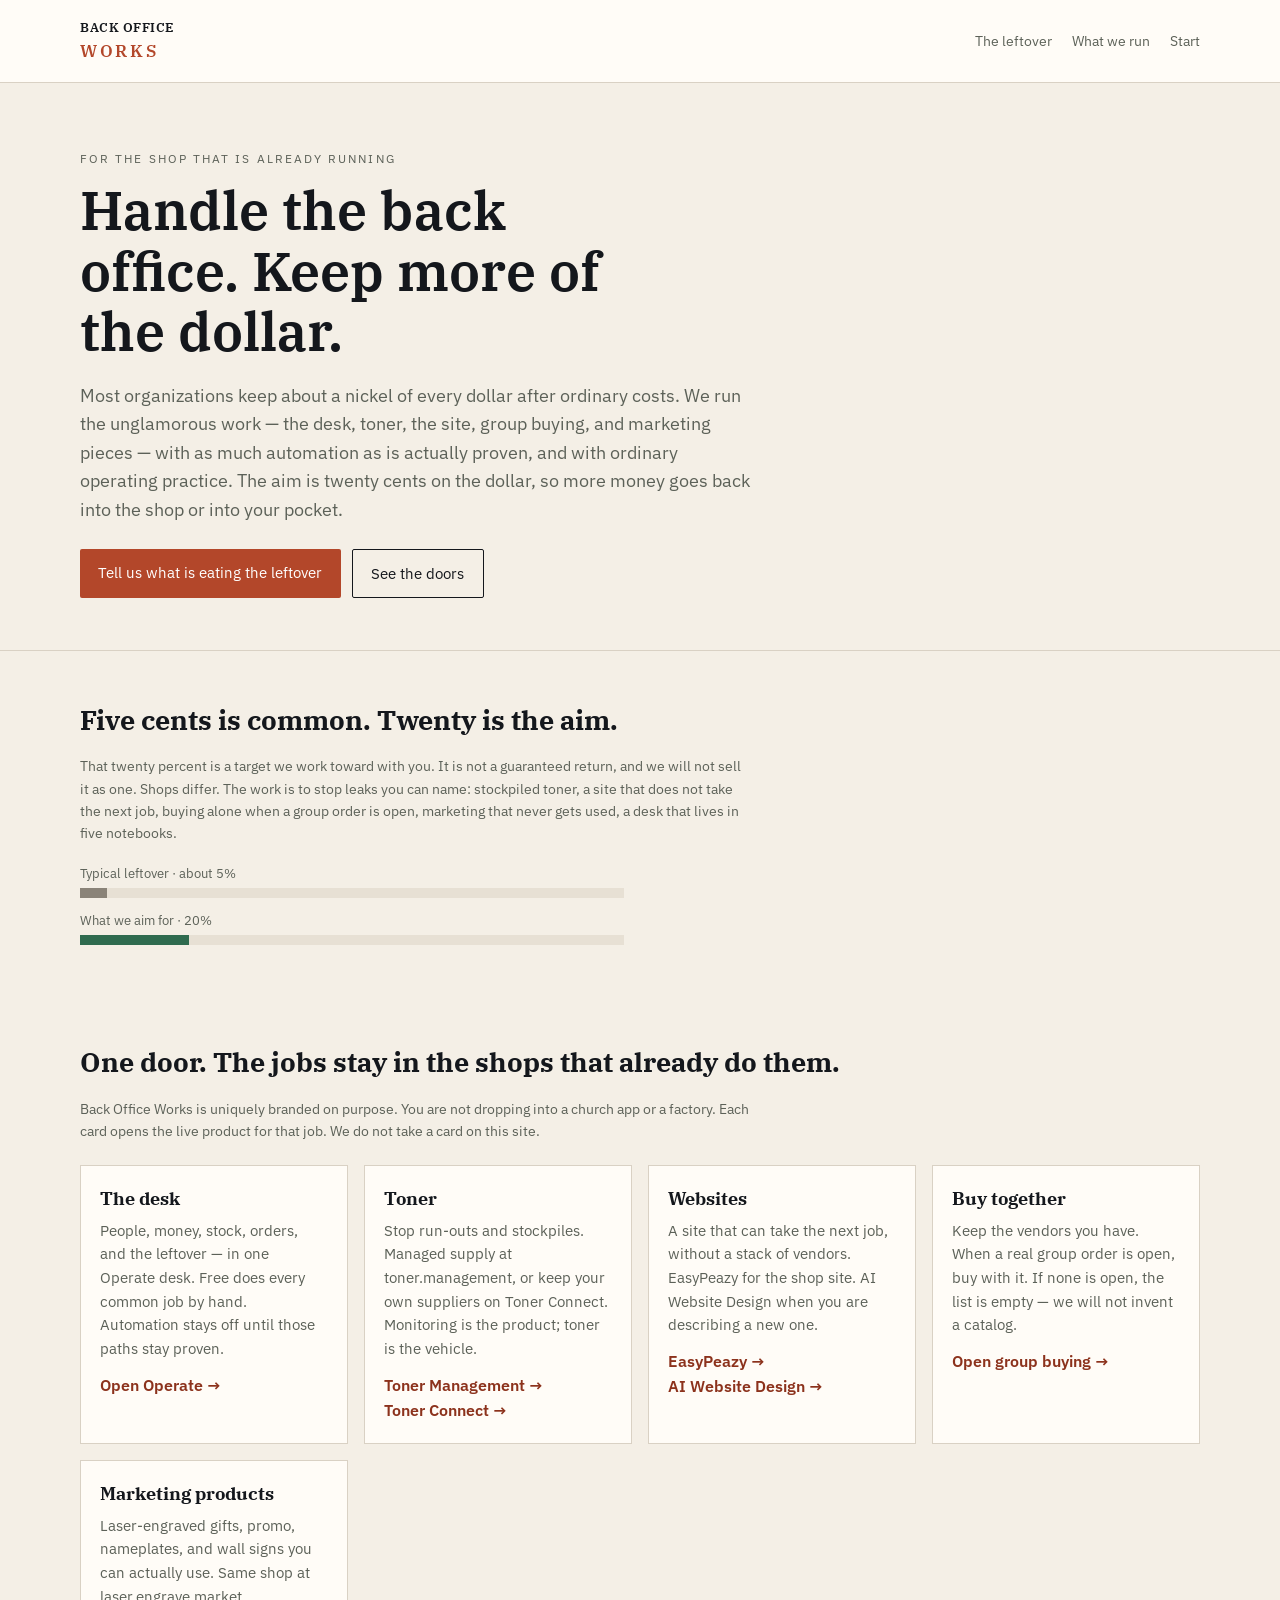
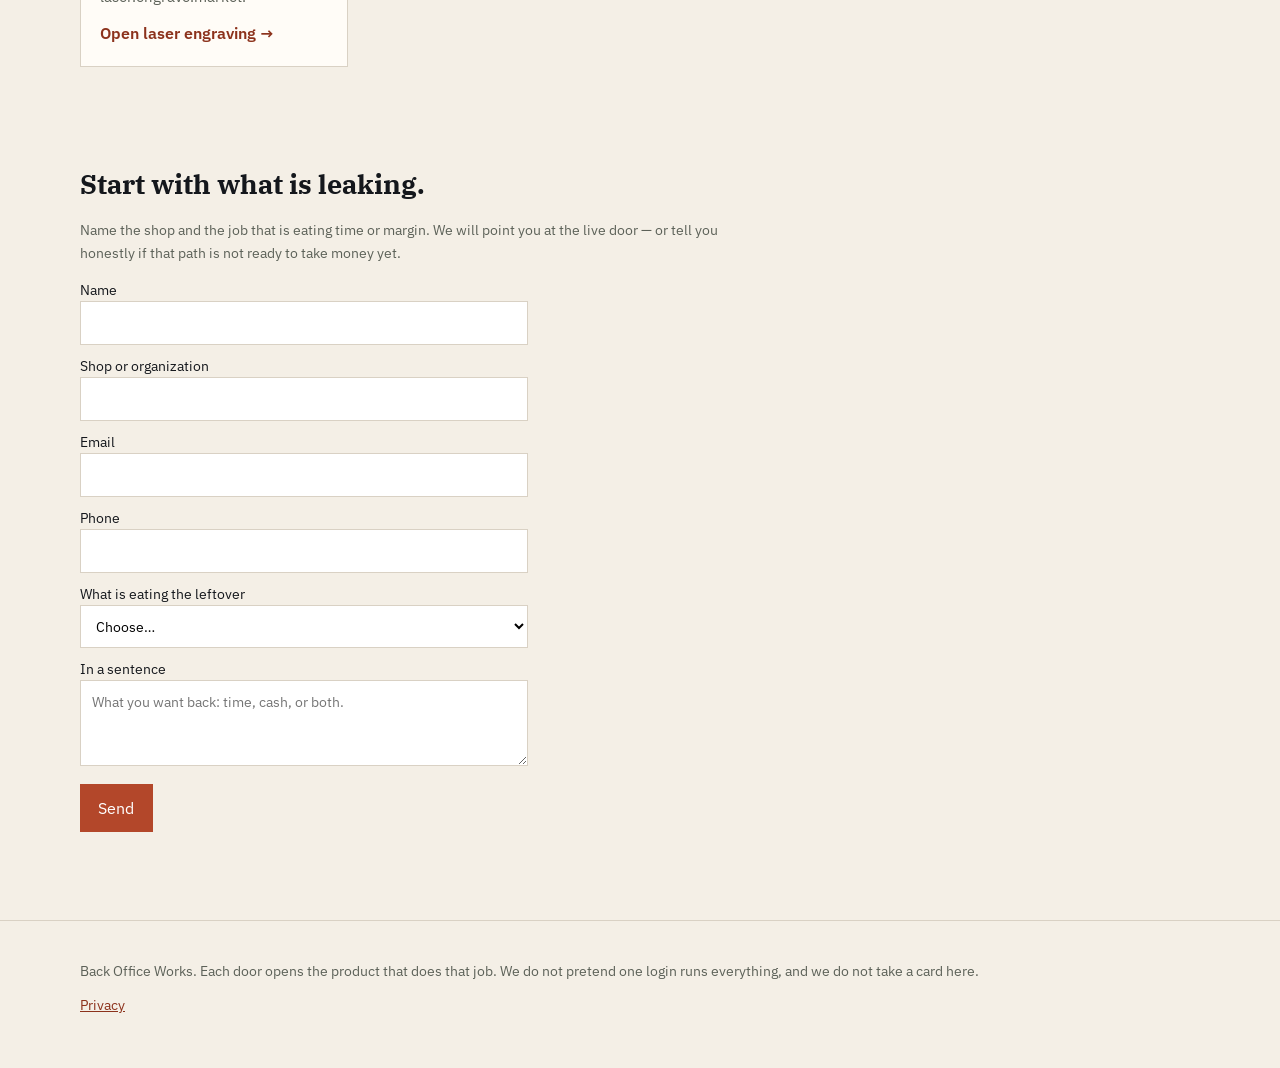
==== index.html @ e1c54376 "Ship Back Office Works as a uniquely branded door to live shops. Replace the WordPress placeholder (" ====
<!DOCTYPE html>
<html lang="en">
<head>
  <meta charset="utf-8" />
  <meta name="viewport" content="width=device-width, initial-scale=1" />
  <title>Back Office Works — keep more of what you earn</title>
  <meta name="description" content="Back office for shops that are already running: the desk, toner, websites, group buying, and engraved marketing. Typical leftover is about 5%. We aim for 20% — an aim, not a promise." />
  <link rel="canonical" href="https://backoffice.works/" />
  <link rel="preconnect" href="https://fonts.googleapis.com" />
  <link rel="preconnect" href="https://fonts.gstatic.com" crossorigin />
  <link href="https://fonts.googleapis.com/css2?family=IBM+Plex+Sans:wght@400;600&family=IBM+Plex+Serif:wght@600&display=swap" rel="stylesheet" />
  <link rel="stylesheet" href="/styles.css" />
</head>
<body>
  <header>
    <div class="bar">
      <a class="mark" href="/">Back Office <span>Works</span></a>
      <nav>
        <a href="#leftover">The leftover</a>
        <a href="#doors">What we run</a>
        <a href="#start">Start</a>
      </nav>
    </div>
  </header>

  <div class="hero">
    <div class="wrap">
      <p class="fine" style="letter-spacing:.18em;text-transform:uppercase;font-size:.72rem;margin:0 0 12px">For the shop that is already running</p>
      <h1>Handle the back office. Keep more of the dollar.</h1>
      <p class="lede">
        Most organizations keep about a nickel of every dollar after ordinary costs.
        We run the unglamorous work — the desk, toner, the site, group buying, and
        marketing pieces — with as much automation as is actually proven, and with
        ordinary operating practice. The aim is twenty cents on the dollar, so more
        money goes back into the shop or into your pocket.
      </p>
      <div class="cta-row">
        <a class="btn rust" href="#start">Tell us what is eating the leftover</a>
        <a class="btn ghost" href="#doors">See the doors</a>
      </div>
    </div>
  </div>

  <section id="leftover">
    <div class="wrap">
      <h2>Five cents is common. Twenty is the aim.</h2>
      <p class="fine">
        That twenty percent is a target we work toward with you. It is not a guaranteed
        return, and we will not sell it as one. Shops differ. The work is to stop leaks
        you can name: stockpiled toner, a site that does not take the next job, buying
        alone when a group order is open, marketing that never gets used, a desk that
        lives in five notebooks.
      </p>
      <div class="bars">
        <div class="bar-row">
          <span>Typical leftover · about 5%</span>
          <div class="track typical"><i></i></div>
        </div>
        <div class="bar-row">
          <span>What we aim for · 20%</span>
          <div class="track aim"><i></i></div>
        </div>
      </div>
    </div>
  </section>

  <section id="doors">
    <div class="wrap">
      <h2>One door. The jobs stay in the shops that already do them.</h2>
      <p class="fine">
        Back Office Works is uniquely branded on purpose. You are not dropping into a
        church app or a factory. Each card opens the live product for that job. We do
        not take a card on this site.
      </p>
      <div class="grid">
        <article class="card">
          <h3>The desk</h3>
          <p>People, money, stock, orders, and the leftover — in one Operate desk. Free does every common job by hand. Automation stays off until those paths stay proven.</p>
          <a class="door" href="https://operate.unitedundergod.org">Open Operate →</a>
        </article>
        <article class="card">
          <h3>Toner</h3>
          <p>Stop run-outs and stockpiles. Managed supply at toner.management, or keep your own suppliers on Toner Connect. Monitoring is the product; toner is the vehicle.</p>
          <a class="door" href="https://toner.management">Toner Management →</a>
          <br />
          <a class="door" href="https://tonerconnect.io">Toner Connect →</a>
        </article>
        <article class="card">
          <h3>Websites</h3>
          <p>A site that can take the next job, without a stack of vendors. EasyPeazy for the shop site. AI Website Design when you are describing a new one.</p>
          <a class="door" href="https://easypeazy.site">EasyPeazy →</a>
          <br />
          <a class="door" href="https://ai-website.design">AI Website Design →</a>
        </article>
        <article class="card">
          <h3>Buy together</h3>
          <p>Keep the vendors you have. When a real group order is open, buy with it. If none is open, the list is empty — we will not invent a catalog.</p>
          <a class="door" href="https://operate.unitedundergod.org/buy">Open group buying →</a>
        </article>
        <article class="card">
          <h3>Marketing products</h3>
          <p>Laser-engraved gifts, promo, nameplates, and wall signs you can actually use. Same shop at laser.engrave.market.</p>
          <a class="door" href="https://laser.engrave.market">Open laser engraving →</a>
        </article>
      </div>
    </div>
  </section>

  <section id="start">
    <div class="wrap">
      <h2>Start with what is leaking.</h2>
      <p class="fine">
        Name the shop and the job that is eating time or margin. We will point you at
        the live door — or tell you honestly if that path is not ready to take money yet.
      </p>
      <form id="start-form">
        <label>Name <input name="name" required autocomplete="name" /></label>
        <label>Shop or organization <input name="shop" required /></label>
        <label>Email <input name="email" type="email" required autocomplete="email" /></label>
        <label>Phone <input name="phone" type="tel" autocomplete="tel" /></label>
        <label>What is eating the leftover
          <select name="job" required>
            <option value="">Choose…</option>
            <option>The desk / daily operations</option>
            <option>Toner and printers</option>
            <option>The website</option>
            <option>Buying and vendors</option>
            <option>Marketing products / engraving</option>
            <option>More than one of these</option>
          </select>
        </label>
        <label>In a sentence
          <textarea name="notes" rows="3" required placeholder="What you want back: time, cash, or both."></textarea>
        </label>
        <button type="submit">Send</button>
        <p class="fine" id="status"></p>
      </form>
    </div>
  </section>

  <footer>
    <div class="wrap">
      <p>Back Office Works. Each door opens the product that does that job. We do not pretend one login runs everything, and we do not take a card here.</p>
      <p><a href="/privacy">Privacy</a></p>
    </div>
  </footer>
  <script>
    const form = document.getElementById("start-form");
    const status = document.getElementById("status");
    form.addEventListener("submit", function (event) {
      event.preventDefault();
      const data = new FormData(form);
      const lines = [
        "Back Office Works — start",
        "Name: " + data.get("name"),
        "Shop: " + data.get("shop"),
        "Email: " + data.get("email"),
        "Phone: " + (data.get("phone") || "—"),
        "Job: " + data.get("job"),
        "Notes: " + data.get("notes")
      ];
      status.textContent = "Opening your email. If nothing opens, send the same details to lincoln.nunnally@gmail.com.";
      status.className = "ok";
      window.location.href =
        "mailto:lincoln.nunnally@gmail.com?subject=" +
        encodeURIComponent("Back Office Works") +
        "&body=" +
        encodeURIComponent(lines.join("\n"));
    });
  </script>
</body>
</html>
---- styles.css ----
:root {
  --ink: #14171c;
  --paper: #f4efe6;
  --card: #fffcf7;
  --muted: #5c6158;
  --line: #d9d1c4;
  --rust: #b3472a;
  --rust-ink: #8c321c;
  --aim: #2f6b4f;
  --bar: #e7e0d4;
  --max: 70rem;
}
* { box-sizing: border-box; }
html { scroll-behavior: smooth; }
body {
  margin: 0;
  font-family: "IBM Plex Sans", "Helvetica Neue", Arial, sans-serif;
  color: var(--ink);
  background: var(--paper);
  line-height: 1.55;
}
a { color: var(--rust-ink); }
header {
  padding: 1.1rem 1.4rem;
  border-bottom: 1px solid var(--line);
  background: var(--card);
  position: sticky;
  top: 0;
  z-index: 2;
}
.bar, .wrap { max-width: var(--max); margin: 0 auto; }
.bar { display: flex; align-items: center; justify-content: space-between; gap: 1rem; }
.mark {
  font-family: "IBM Plex Serif", Georgia, serif;
  font-weight: 600;
  letter-spacing: 0.04em;
  text-transform: uppercase;
  font-size: 0.82rem;
  color: var(--ink);
  text-decoration: none;
}
.mark span { display: block; font-size: 1.05rem; letter-spacing: 0.16em; color: var(--rust); }
nav a {
  margin-left: 1rem;
  text-decoration: none;
  color: var(--muted);
  font-size: 0.88rem;
}
nav a:hover { color: var(--ink); }
.hero {
  padding: 4.2rem 1.4rem 3.2rem;
  border-bottom: 1px solid var(--line);
}
h1 {
  font-family: "IBM Plex Serif", Georgia, serif;
  font-weight: 600;
  font-size: clamp(2.1rem, 5vw, 3.4rem);
  line-height: 1.12;
  margin: 0 0 1rem;
  max-width: 18ch;
}
.lede { font-size: 1.15rem; max-width: 42rem; color: var(--muted); }
.cta-row { display: flex; flex-wrap: wrap; gap: 0.7rem; margin-top: 1.6rem; }
.btn {
  display: inline-block;
  background: var(--ink);
  color: #f7f3ea;
  text-decoration: none;
  padding: 0.75rem 1.15rem;
  border-radius: 2px;
  font-size: 0.95rem;
}
.btn.ghost {
  background: transparent;
  color: var(--ink);
  border: 1px solid var(--ink);
}
.btn.rust { background: var(--rust); color: #fff; }
section { padding: 3rem 1.4rem; }
h2 {
  font-family: "IBM Plex Serif", Georgia, serif;
  font-size: 1.7rem;
  margin: 0 0 0.7rem;
}
.grid {
  display: grid;
  grid-template-columns: repeat(auto-fit, minmax(240px, 1fr));
  gap: 1rem;
  margin-top: 1.4rem;
}
.card {
  background: var(--card);
  border: 1px solid var(--line);
  padding: 1.15rem 1.2rem 1.25rem;
}
.card h3 {
  font-family: "IBM Plex Serif", Georgia, serif;
  margin: 0 0 0.4rem;
  font-size: 1.15rem;
}
.card p { margin: 0 0 0.8rem; color: var(--muted); font-size: 0.95rem; }
.card a.door { font-weight: 600; text-decoration: none; }
.bars { display: grid; gap: 0.85rem; max-width: 34rem; margin-top: 1.2rem; }
.bar-row span { display: block; font-size: 0.8rem; color: var(--muted); margin-bottom: 0.25rem; }
.track { height: 10px; background: var(--bar); }
.track i { display: block; height: 100%; }
.track.typical i { width: 5%; background: #8a8378; }
.track.aim i { width: 20%; background: var(--aim); }
.fine { font-size: 0.9rem; color: var(--muted); max-width: 42rem; }
form { display: grid; gap: 0.7rem; max-width: 28rem; margin-top: 1rem; }
label { font-size: 0.85rem; }
input, select, textarea {
  width: 100%;
  padding: 0.65rem 0.7rem;
  border: 1px solid var(--line);
  background: #fff;
  font: inherit;
}
button {
  justify-self: start;
  background: var(--rust);
  color: #fff;
  border: 0;
  padding: 0.75rem 1.15rem;
  font: inherit;
  cursor: pointer;
}
footer {
  border-top: 1px solid var(--line);
  padding: 1.6rem 1.4rem 2.4rem;
  color: var(--muted);
  font-size: 0.85rem;
}
.ok { color: var(--aim); font-weight: 600; }
@media (max-width: 700px) {
  nav { display: none; }
}
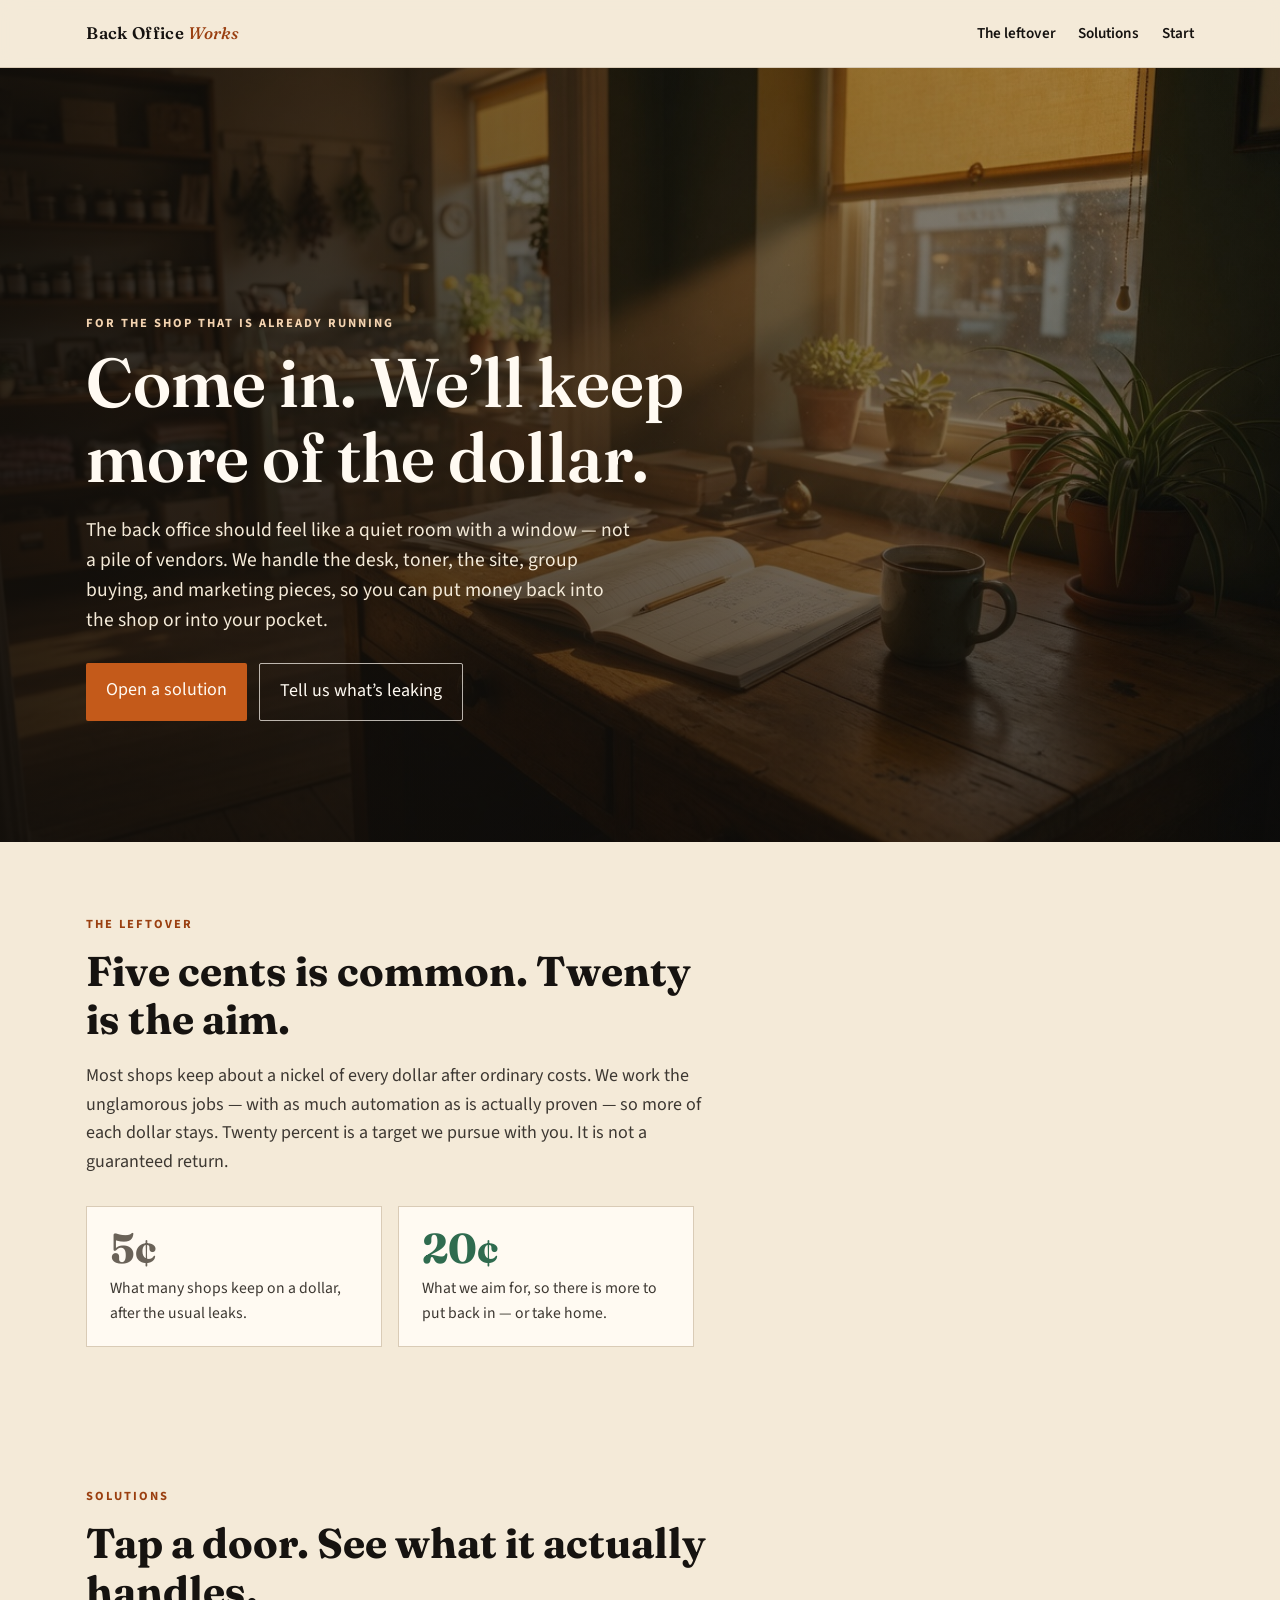
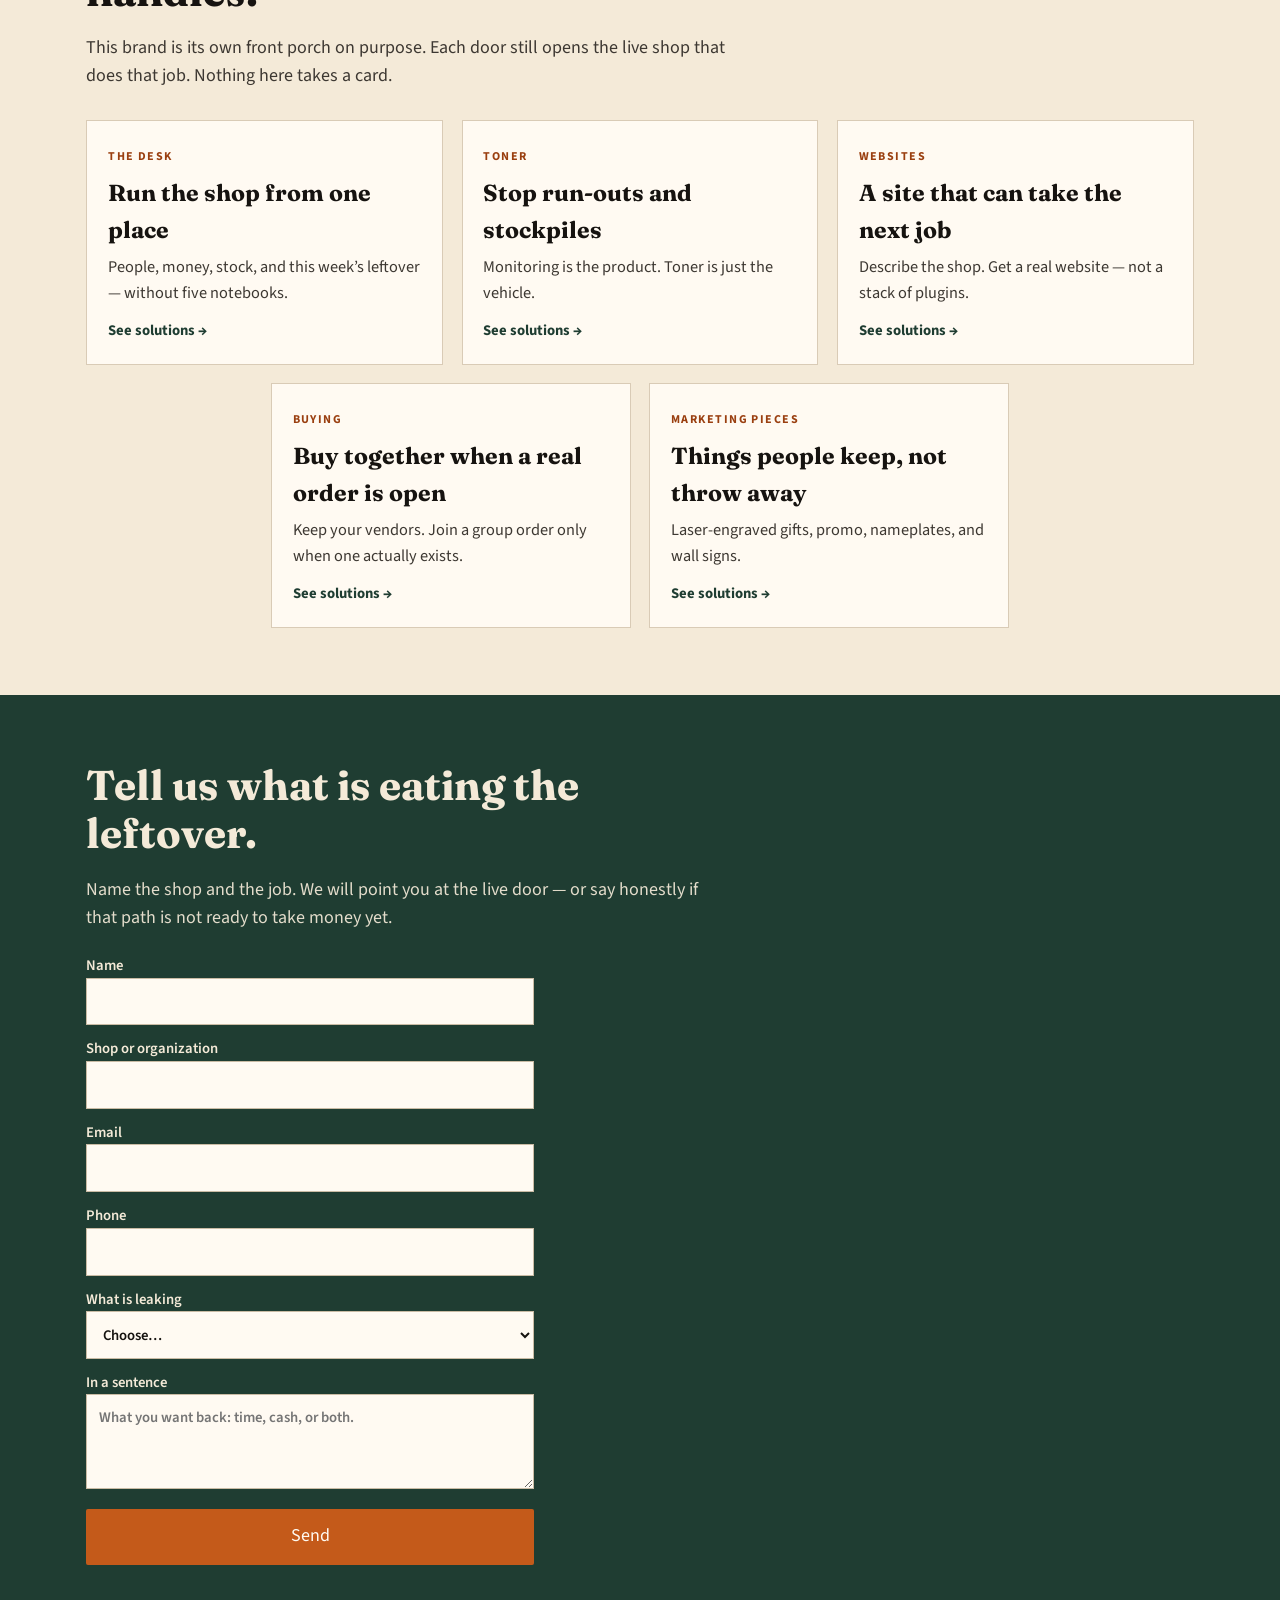
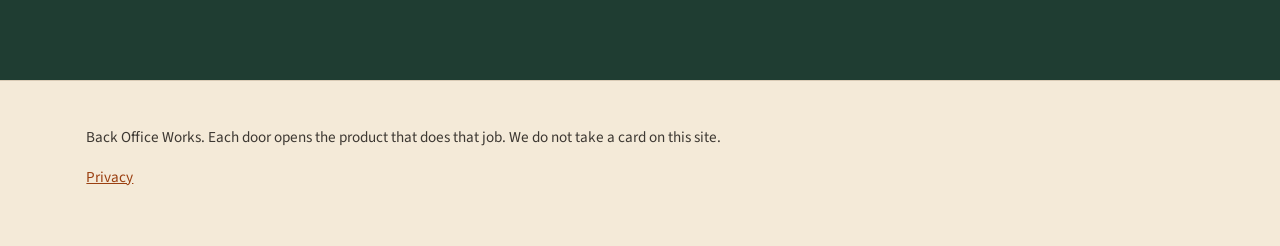
==== commit 1c5d877a: "Make Back Office Works welcoming, readable, and balanced. Hero photograph, high-contrast type, and s" ====
--- a/index.html
+++ b/index.html
@@ -4,121 +4,178 @@
   <meta charset="utf-8" />
   <meta name="viewport" content="width=device-width, initial-scale=1" />
   <title>Back Office Works — keep more of what you earn</title>
-  <meta name="description" content="Back office for shops that are already running: the desk, toner, websites, group buying, and engraved marketing. Typical leftover is about 5%. We aim for 20% — an aim, not a promise." />
+  <meta name="description" content="A welcoming back office for shops that are already running. Desk, toner, websites, group buying, and engraved marketing. Typical leftover is about 5%. We aim for 20% — an aim, not a promise." />
   <link rel="canonical" href="https://backoffice.works/" />
   <link rel="preconnect" href="https://fonts.googleapis.com" />
   <link rel="preconnect" href="https://fonts.gstatic.com" crossorigin />
-  <link href="https://fonts.googleapis.com/css2?family=IBM+Plex+Sans:wght@400;600&family=IBM+Plex+Serif:wght@600&display=swap" rel="stylesheet" />
+  <link href="https://fonts.googleapis.com/css2?family=Fraunces:opsz,wght@9..144,500;9..144,600&family=Source+Sans+3:wght@400;600;700&display=swap" rel="stylesheet" />
   <link rel="stylesheet" href="/styles.css" />
 </head>
 <body>
   <header>
     <div class="bar">
-      <a class="mark" href="/">Back Office <span>Works</span></a>
+      <a class="mark" href="/">Back Office <em>Works</em></a>
       <nav>
         <a href="#leftover">The leftover</a>
-        <a href="#doors">What we run</a>
+        <a href="#doors">Solutions</a>
         <a href="#start">Start</a>
       </nav>
     </div>
   </header>
 
-  <div class="hero">
-    <div class="wrap">
-      <p class="fine" style="letter-spacing:.18em;text-transform:uppercase;font-size:.72rem;margin:0 0 12px">For the shop that is already running</p>
-      <h1>Handle the back office. Keep more of the dollar.</h1>
+  <section class="hero">
+    <img src="/hero.jpg" alt="A shop back office in evening light: an open ledger, coffee, and the store beyond the doorway." />
+    <div class="hero-veil"></div>
+    <div class="hero-copy">
+      <p class="kicker">For the shop that is already running</p>
+      <h1>Come in. We’ll keep more of the dollar.</h1>
       <p class="lede">
-        Most organizations keep about a nickel of every dollar after ordinary costs.
-        We run the unglamorous work — the desk, toner, the site, group buying, and
-        marketing pieces — with as much automation as is actually proven, and with
-        ordinary operating practice. The aim is twenty cents on the dollar, so more
-        money goes back into the shop or into your pocket.
+        The back office should feel like a quiet room with a window — not a pile of vendors.
+        We handle the desk, toner, the site, group buying, and marketing pieces, so you can
+        put money back into the shop or into your pocket.
       </p>
       <div class="cta-row">
-        <a class="btn rust" href="#start">Tell us what is eating the leftover</a>
-        <a class="btn ghost" href="#doors">See the doors</a>
+        <a class="btn" href="#doors">Open a solution</a>
+        <a class="btn ghost" href="#start">Tell us what’s leaking</a>
       </div>
     </div>
-  </div>
+  </section>
 
   <section id="leftover">
     <div class="wrap">
+      <p class="kicker" style="color:var(--copper-deep)">The leftover</p>
       <h2>Five cents is common. Twenty is the aim.</h2>
       <p class="fine">
-        That twenty percent is a target we work toward with you. It is not a guaranteed
-        return, and we will not sell it as one. Shops differ. The work is to stop leaks
-        you can name: stockpiled toner, a site that does not take the next job, buying
-        alone when a group order is open, marketing that never gets used, a desk that
-        lives in five notebooks.
-      </p>
-      <div class="bars">
-        <div class="bar-row">
-          <span>Typical leftover · about 5%</span>
-          <div class="track typical"><i></i></div>
-        </div>
-        <div class="bar-row">
-          <span>What we aim for · 20%</span>
-          <div class="track aim"><i></i></div>
-        </div>
-      </div>
-    </div>
-  </section>
-
-  <section id="doors">
-    <div class="wrap">
-      <h2>One door. The jobs stay in the shops that already do them.</h2>
-      <p class="fine">
-        Back Office Works is uniquely branded on purpose. You are not dropping into a
-        church app or a factory. Each card opens the live product for that job. We do
-        not take a card on this site.
-      </p>
-      <div class="grid">
-        <article class="card">
-          <h3>The desk</h3>
-          <p>People, money, stock, orders, and the leftover — in one Operate desk. Free does every common job by hand. Automation stays off until those paths stay proven.</p>
-          <a class="door" href="https://operate.unitedundergod.org">Open Operate →</a>
+        Most shops keep about a nickel of every dollar after ordinary costs. We work the
+        unglamorous jobs — with as much automation as is actually proven — so more of each
+        dollar stays. Twenty percent is a target we pursue with you. It is not a guaranteed return.
+      </p>
+      <div class="aim">
+        <article class="typical">
+          <strong>5¢</strong>
+          <span>What many shops keep on a dollar, after the usual leaks.</span>
         </article>
-        <article class="card">
-          <h3>Toner</h3>
-          <p>Stop run-outs and stockpiles. Managed supply at toner.management, or keep your own suppliers on Toner Connect. Monitoring is the product; toner is the vehicle.</p>
-          <a class="door" href="https://toner.management">Toner Management →</a>
-          <br />
-          <a class="door" href="https://tonerconnect.io">Toner Connect →</a>
-        </article>
-        <article class="card">
-          <h3>Websites</h3>
-          <p>A site that can take the next job, without a stack of vendors. EasyPeazy for the shop site. AI Website Design when you are describing a new one.</p>
-          <a class="door" href="https://easypeazy.site">EasyPeazy →</a>
-          <br />
-          <a class="door" href="https://ai-website.design">AI Website Design →</a>
-        </article>
-        <article class="card">
-          <h3>Buy together</h3>
-          <p>Keep the vendors you have. When a real group order is open, buy with it. If none is open, the list is empty — we will not invent a catalog.</p>
-          <a class="door" href="https://operate.unitedundergod.org/buy">Open group buying →</a>
-        </article>
-        <article class="card">
-          <h3>Marketing products</h3>
-          <p>Laser-engraved gifts, promo, nameplates, and wall signs you can actually use. Same shop at laser.engrave.market.</p>
-          <a class="door" href="https://laser.engrave.market">Open laser engraving →</a>
+        <article class="hope">
+          <strong>20¢</strong>
+          <span>What we aim for, so there is more to put back in — or take home.</span>
         </article>
       </div>
     </div>
   </section>
 
-  <section id="start">
-    <div class="wrap">
-      <h2>Start with what is leaking.</h2>
+  <section id="doors">
+    <div class="wrap">
+      <p class="kicker" style="color:var(--copper-deep)">Solutions</p>
+      <h2>Tap a door. See what it actually handles.</h2>
       <p class="fine">
-        Name the shop and the job that is eating time or margin. We will point you at
-        the live door — or tell you honestly if that path is not ready to take money yet.
+        This brand is its own front porch on purpose. Each door still opens the live shop
+        that does that job. Nothing here takes a card.
+      </p>
+
+      <div class="balanced-cards">
+        <details class="door">
+          <summary>
+            <span class="tag">The desk</span>
+            <h3>Run the shop from one place</h3>
+            <p class="blurb">People, money, stock, and this week’s leftover — without five notebooks.</p>
+            <span class="hint">See solutions →</span>
+          </summary>
+          <div class="panel">
+            <ul>
+              <li>A desk for the jobs a shop actually has: people, sales, orders, inventory.</li>
+              <li>Free does every common job by hand. Automation stays off until those paths stay proven.</li>
+              <li>Your own suppliers stay yours. We do not replace a vendor that is working.</li>
+            </ul>
+            <a class="btn" href="https://operate.unitedundergod.org">Open Operate</a>
+          </div>
+        </details>
+
+        <details class="door">
+          <summary>
+            <span class="tag">Toner</span>
+            <h3>Stop run-outs and stockpiles</h3>
+            <p class="blurb">Monitoring is the product. Toner is just the vehicle.</p>
+            <span class="hint">See solutions →</span>
+          </summary>
+          <div class="panel">
+            <ul>
+              <li>Managed supply when you want it handled: toner.management.</li>
+              <li>Keep your current suppliers and still automate orders: Toner Connect.</li>
+              <li>Same family as toner-management.com — one platform, the door you signed up for.</li>
+            </ul>
+            <a class="btn" href="https://toner.management">Toner Management</a>
+            <a class="btn ghost" style="color:var(--ink);border-color:var(--ink);margin-left:.4rem" href="https://tonerconnect.io">Toner Connect</a>
+          </div>
+        </details>
+
+        <details class="door">
+          <summary>
+            <span class="tag">Websites</span>
+            <h3>A site that can take the next job</h3>
+            <p class="blurb">Describe the shop. Get a real website — not a stack of plugins.</p>
+            <span class="hint">See solutions →</span>
+          </summary>
+          <div class="panel">
+            <ul>
+              <li>EasyPeazy for a shop or church site that you can edit yourself.</li>
+              <li>AI Website Design when you are describing a new one from a sentence.</li>
+              <li>HTTPS, hosting, and a basic buy button. We do not hide a broken site behind “coming soon.”</li>
+            </ul>
+            <a class="btn" href="https://easypeazy.site">EasyPeazy</a>
+            <a class="btn ghost" style="color:var(--ink);border-color:var(--ink);margin-left:.4rem" href="https://ai-website.design">AI Website Design</a>
+          </div>
+        </details>
+
+        <details class="door">
+          <summary>
+            <span class="tag">Buying</span>
+            <h3>Buy together when a real order is open</h3>
+            <p class="blurb">Keep your vendors. Join a group order only when one actually exists.</p>
+            <span class="hint">See solutions →</span>
+          </summary>
+          <div class="panel">
+            <ul>
+              <li>Live group orders from the shared buying list — not a fake catalog.</li>
+              <li>If none is open, the list is empty. We will not invent a sale.</li>
+              <li>Your suppliers stay on the desk either way.</li>
+            </ul>
+            <a class="btn" href="https://operate.unitedundergod.org/buy">Open group buying</a>
+          </div>
+        </details>
+
+        <details class="door">
+          <summary>
+            <span class="tag">Marketing pieces</span>
+            <h3>Things people keep, not throw away</h3>
+            <p class="blurb">Laser-engraved gifts, promo, nameplates, and wall signs.</p>
+            <span class="hint">See solutions →</span>
+          </summary>
+          <div class="panel">
+            <ul>
+              <li>Gifts, promotional sets, home and apartment signs, nameplates, wall lines.</li>
+              <li>Same shop at laser.engrave.market and laser.unitedundergod.org.</li>
+              <li>Start a design, or scan a sample QR and order the piece in your hands.</li>
+            </ul>
+            <a class="btn" href="https://laser.engrave.market">Open laser engraving</a>
+          </div>
+        </details>
+      </div>
+    </div>
+  </section>
+
+  <div class="form-block" id="start">
+    <div class="wrap">
+      <h2>Tell us what is eating the leftover.</h2>
+      <p class="fine">
+        Name the shop and the job. We will point you at the live door — or say honestly if that
+        path is not ready to take money yet.
       </p>
       <form id="start-form">
         <label>Name <input name="name" required autocomplete="name" /></label>
         <label>Shop or organization <input name="shop" required /></label>
         <label>Email <input name="email" type="email" required autocomplete="email" /></label>
         <label>Phone <input name="phone" type="tel" autocomplete="tel" /></label>
-        <label>What is eating the leftover
+        <label>What is leaking
           <select name="job" required>
             <option value="">Choose…</option>
             <option>The desk / daily operations</option>
@@ -132,15 +189,15 @@
         <label>In a sentence
           <textarea name="notes" rows="3" required placeholder="What you want back: time, cash, or both."></textarea>
         </label>
-        <button type="submit">Send</button>
+        <button class="btn" type="submit">Send</button>
         <p class="fine" id="status"></p>
       </form>
     </div>
-  </section>
+  </div>
 
   <footer>
     <div class="wrap">
-      <p>Back Office Works. Each door opens the product that does that job. We do not pretend one login runs everything, and we do not take a card here.</p>
+      <p>Back Office Works. Each door opens the product that does that job. We do not take a card on this site.</p>
       <p><a href="/privacy">Privacy</a></p>
     </div>
   </footer>
--- a/styles.css
+++ b/styles.css
@@ -1,137 +1,251 @@
 :root {
-  --ink: #14171c;
-  --paper: #f4efe6;
-  --card: #fffcf7;
-  --muted: #5c6158;
-  --line: #d9d1c4;
-  --rust: #b3472a;
-  --rust-ink: #8c321c;
+  --ink: #161310;
+  --paper: #f4ead8;
+  --card: #fffaf2;
+  --muted: #3d3832;
+  --line: #d9cbb6;
+  --copper: #c45a1a;
+  --copper-deep: #9a3f10;
+  --forest: #1f3d32;
   --aim: #2f6b4f;
-  --bar: #e7e0d4;
-  --max: 70rem;
+  --max: 72rem;
 }
 * { box-sizing: border-box; }
 html { scroll-behavior: smooth; }
 body {
   margin: 0;
-  font-family: "IBM Plex Sans", "Helvetica Neue", Arial, sans-serif;
+  font-family: "Source Sans 3", "Segoe UI", sans-serif;
   color: var(--ink);
   background: var(--paper);
-  line-height: 1.55;
-}
-a { color: var(--rust-ink); }
+  line-height: 1.6;
+  font-size: 1.125rem;
+}
+a { color: var(--copper-deep); }
+img { max-width: 100%; display: block; }
+
 header {
-  padding: 1.1rem 1.4rem;
-  border-bottom: 1px solid var(--line);
-  background: var(--card);
   position: sticky;
   top: 0;
-  z-index: 2;
-}
-.bar, .wrap { max-width: var(--max); margin: 0 auto; }
-.bar { display: flex; align-items: center; justify-content: space-between; gap: 1rem; }
+  z-index: 5;
+  background: rgba(244, 234, 216, 0.92);
+  backdrop-filter: blur(10px);
+  border-bottom: 1px solid var(--line);
+}
+.bar, .wrap { max-width: var(--max); margin: 0 auto; padding-left: 1.4rem; padding-right: 1.4rem; }
+.bar {
+  display: flex;
+  align-items: center;
+  justify-content: space-between;
+  min-height: 4.2rem;
+}
 .mark {
-  font-family: "IBM Plex Serif", Georgia, serif;
+  font-family: Fraunces, Georgia, serif;
   font-weight: 600;
-  letter-spacing: 0.04em;
+  text-decoration: none;
+  color: var(--ink);
+  letter-spacing: 0.02em;
+  font-size: 1.05rem;
+}
+.mark em { font-style: italic; color: var(--copper-deep); font-weight: 500; }
+nav a {
+  margin-left: 1.15rem;
+  text-decoration: none;
+  color: var(--ink);
+  font-size: 0.95rem;
+  font-weight: 600;
+}
+nav a:hover { color: var(--copper-deep); }
+
+.hero {
+  position: relative;
+  min-height: 86vh;
+  display: grid;
+  align-items: end;
+  color: #fffaf2;
+  overflow: hidden;
+}
+.hero img {
+  position: absolute;
+  inset: 0;
+  width: 100%;
+  height: 100%;
+  object-fit: cover;
+  object-position: 62% 55%;
+}
+.hero-veil {
+  position: absolute;
+  inset: 0;
+  background:
+    linear-gradient(90deg, rgba(18, 14, 10, 0.78) 0%, rgba(18, 14, 10, 0.42) 48%, rgba(18, 14, 10, 0.18) 100%),
+    linear-gradient(180deg, rgba(18, 14, 10, 0.15) 0%, rgba(18, 14, 10, 0.55) 100%);
+}
+.hero-copy {
+  position: relative;
+  z-index: 1;
+  padding: 5rem 1.4rem 3.4rem;
+  max-width: var(--max);
+  margin: 0 auto;
+  width: 100%;
+}
+.kicker {
+  display: inline-block;
+  letter-spacing: 0.16em;
   text-transform: uppercase;
-  font-size: 0.82rem;
-  color: var(--ink);
-  text-decoration: none;
-}
-.mark span { display: block; font-size: 1.05rem; letter-spacing: 0.16em; color: var(--rust); }
-nav a {
-  margin-left: 1rem;
-  text-decoration: none;
-  color: var(--muted);
-  font-size: 0.88rem;
-}
-nav a:hover { color: var(--ink); }
-.hero {
-  padding: 4.2rem 1.4rem 3.2rem;
-  border-bottom: 1px solid var(--line);
+  font-size: 0.78rem;
+  font-weight: 700;
+  margin: 0 0 0.8rem;
+  color: #f3d3b0;
 }
 h1 {
-  font-family: "IBM Plex Serif", Georgia, serif;
+  font-family: Fraunces, Georgia, serif;
   font-weight: 600;
-  font-size: clamp(2.1rem, 5vw, 3.4rem);
-  line-height: 1.12;
+  font-size: clamp(2.4rem, 6vw, 4.3rem);
+  line-height: 1.08;
   margin: 0 0 1rem;
-  max-width: 18ch;
-}
-.lede { font-size: 1.15rem; max-width: 42rem; color: var(--muted); }
-.cta-row { display: flex; flex-wrap: wrap; gap: 0.7rem; margin-top: 1.6rem; }
+  max-width: 14ch;
+  text-wrap: balance;
+}
+.lede {
+  font-size: 1.22rem;
+  max-width: 34rem;
+  color: #f4ead8;
+  line-height: 1.55;
+}
+.cta-row { display: flex; flex-wrap: wrap; gap: 0.75rem; margin-top: 1.7rem; }
 .btn {
   display: inline-block;
-  background: var(--ink);
-  color: #f7f3ea;
+  background: var(--copper);
+  color: #fffaf2;
   text-decoration: none;
-  padding: 0.75rem 1.15rem;
+  padding: 0.85rem 1.25rem;
+  font-weight: 700;
   border-radius: 2px;
-  font-size: 0.95rem;
-}
+  border: 0;
+  font: inherit;
+  cursor: pointer;
+}
+.btn:hover { background: var(--copper-deep); }
 .btn.ghost {
   background: transparent;
-  color: var(--ink);
-  border: 1px solid var(--ink);
-}
-.btn.rust { background: var(--rust); color: #fff; }
-section { padding: 3rem 1.4rem; }
+  color: #fffaf2;
+  border: 1px solid rgba(255, 250, 242, 0.7);
+}
+
+section { padding: 4.2rem 0; }
 h2 {
-  font-family: "IBM Plex Serif", Georgia, serif;
-  font-size: 1.7rem;
+  font-family: Fraunces, Georgia, serif;
+  font-size: clamp(1.8rem, 3.4vw, 2.6rem);
+  line-height: 1.15;
   margin: 0 0 0.7rem;
-}
-.grid {
+  max-width: 22ch;
+}
+.fine { color: var(--muted); max-width: 40rem; }
+
+.aim {
   display: grid;
-  grid-template-columns: repeat(auto-fit, minmax(240px, 1fr));
+  grid-template-columns: 1fr 1fr;
   gap: 1rem;
-  margin-top: 1.4rem;
-}
-.card {
+  margin-top: 1.8rem;
+  max-width: 38rem;
+}
+.aim article {
   background: var(--card);
   border: 1px solid var(--line);
-  padding: 1.15rem 1.2rem 1.25rem;
-}
-.card h3 {
-  font-family: "IBM Plex Serif", Georgia, serif;
-  margin: 0 0 0.4rem;
-  font-size: 1.15rem;
-}
-.card p { margin: 0 0 0.8rem; color: var(--muted); font-size: 0.95rem; }
-.card a.door { font-weight: 600; text-decoration: none; }
-.bars { display: grid; gap: 0.85rem; max-width: 34rem; margin-top: 1.2rem; }
-.bar-row span { display: block; font-size: 0.8rem; color: var(--muted); margin-bottom: 0.25rem; }
-.track { height: 10px; background: var(--bar); }
-.track i { display: block; height: 100%; }
-.track.typical i { width: 5%; background: #8a8378; }
-.track.aim i { width: 20%; background: var(--aim); }
-.fine { font-size: 0.9rem; color: var(--muted); max-width: 42rem; }
-form { display: grid; gap: 0.7rem; max-width: 28rem; margin-top: 1rem; }
-label { font-size: 0.85rem; }
+  padding: 1.3rem 1.4rem 1.2rem;
+}
+.aim strong {
+  font-family: Fraunces, Georgia, serif;
+  font-size: 2.6rem;
+  display: block;
+  line-height: 1;
+}
+.aim .typical strong { color: #6a6258; }
+.aim .hope strong { color: var(--aim); }
+.aim span { display: block; margin-top: 0.45rem; font-size: 0.98rem; color: var(--muted); }
+
+/* Never stretch a leftover card across the full row. */
+.balanced-cards {
+  display: flex;
+  flex-wrap: wrap;
+  justify-content: center;
+  gap: 1.15rem;
+  margin-top: 1.8rem;
+}
+.balanced-cards > * {
+  flex: 1 1 17rem;
+  max-width: 22.5rem;
+  min-width: min(100%, 17rem);
+}
+
+.door {
+  background: var(--card);
+  border: 1px solid var(--line);
+  padding: 0;
+}
+.door summary {
+  list-style: none;
+  cursor: pointer;
+  padding: 1.25rem 1.3rem 1.2rem;
+}
+.door summary::-webkit-details-marker { display: none; }
+.door .tag {
+  font-size: 0.75rem;
+  font-weight: 700;
+  letter-spacing: 0.12em;
+  text-transform: uppercase;
+  color: var(--copper-deep);
+}
+.door h3 {
+  font-family: Fraunces, Georgia, serif;
+  font-size: 1.45rem;
+  margin: 0.25rem 0 0.4rem;
+}
+.door .blurb { margin: 0; color: var(--muted); font-size: 1.02rem; }
+.hint {
+  display: inline-block;
+  margin-top: 0.75rem;
+  font-size: 0.92rem;
+  font-weight: 700;
+  color: var(--forest);
+}
+.door[open] .hint { color: var(--copper-deep); }
+.door[open] { box-shadow: 0 18px 40px -24px rgba(22, 19, 16, 0.45); }
+.panel {
+  padding: 0 1.3rem 1.3rem;
+  border-top: 1px solid var(--line);
+}
+.panel ul {
+  margin: 0.9rem 0 1rem;
+  padding-left: 1.15rem;
+  color: var(--ink);
+}
+.panel li { margin: 0.35rem 0; }
+.panel a.btn { margin-top: 0.2rem; }
+
+.form-block { background: var(--forest); color: #f4ead8; padding: 4.2rem 0; }
+.form-block h2, .form-block .fine { color: #f4ead8; }
+.form-block .fine { opacity: 0.92; }
+form { display: grid; gap: 0.75rem; max-width: 28rem; margin-top: 1.3rem; }
+label { font-size: 0.92rem; font-weight: 600; }
 input, select, textarea {
   width: 100%;
-  padding: 0.65rem 0.7rem;
-  border: 1px solid var(--line);
-  background: #fff;
+  padding: 0.7rem 0.75rem;
+  border: 1px solid #c9bba4;
+  background: #fffaf2;
+  color: var(--ink);
   font: inherit;
 }
-button {
-  justify-self: start;
-  background: var(--rust);
-  color: #fff;
-  border: 0;
-  padding: 0.75rem 1.15rem;
-  font: inherit;
-  cursor: pointer;
-}
+.ok { color: #b7e0c8; font-weight: 700; }
+
 footer {
+  padding: 1.8rem 0 2.6rem;
+  font-size: 0.95rem;
+  color: var(--muted);
   border-top: 1px solid var(--line);
-  padding: 1.6rem 1.4rem 2.4rem;
-  color: var(--muted);
-  font-size: 0.85rem;
-}
-.ok { color: var(--aim); font-weight: 600; }
-@media (max-width: 700px) {
+}
+
+@media (max-width: 720px) {
   nav { display: none; }
-}
+  .aim { grid-template-columns: 1fr; }
+  .hero { min-height: 92vh; }
+}
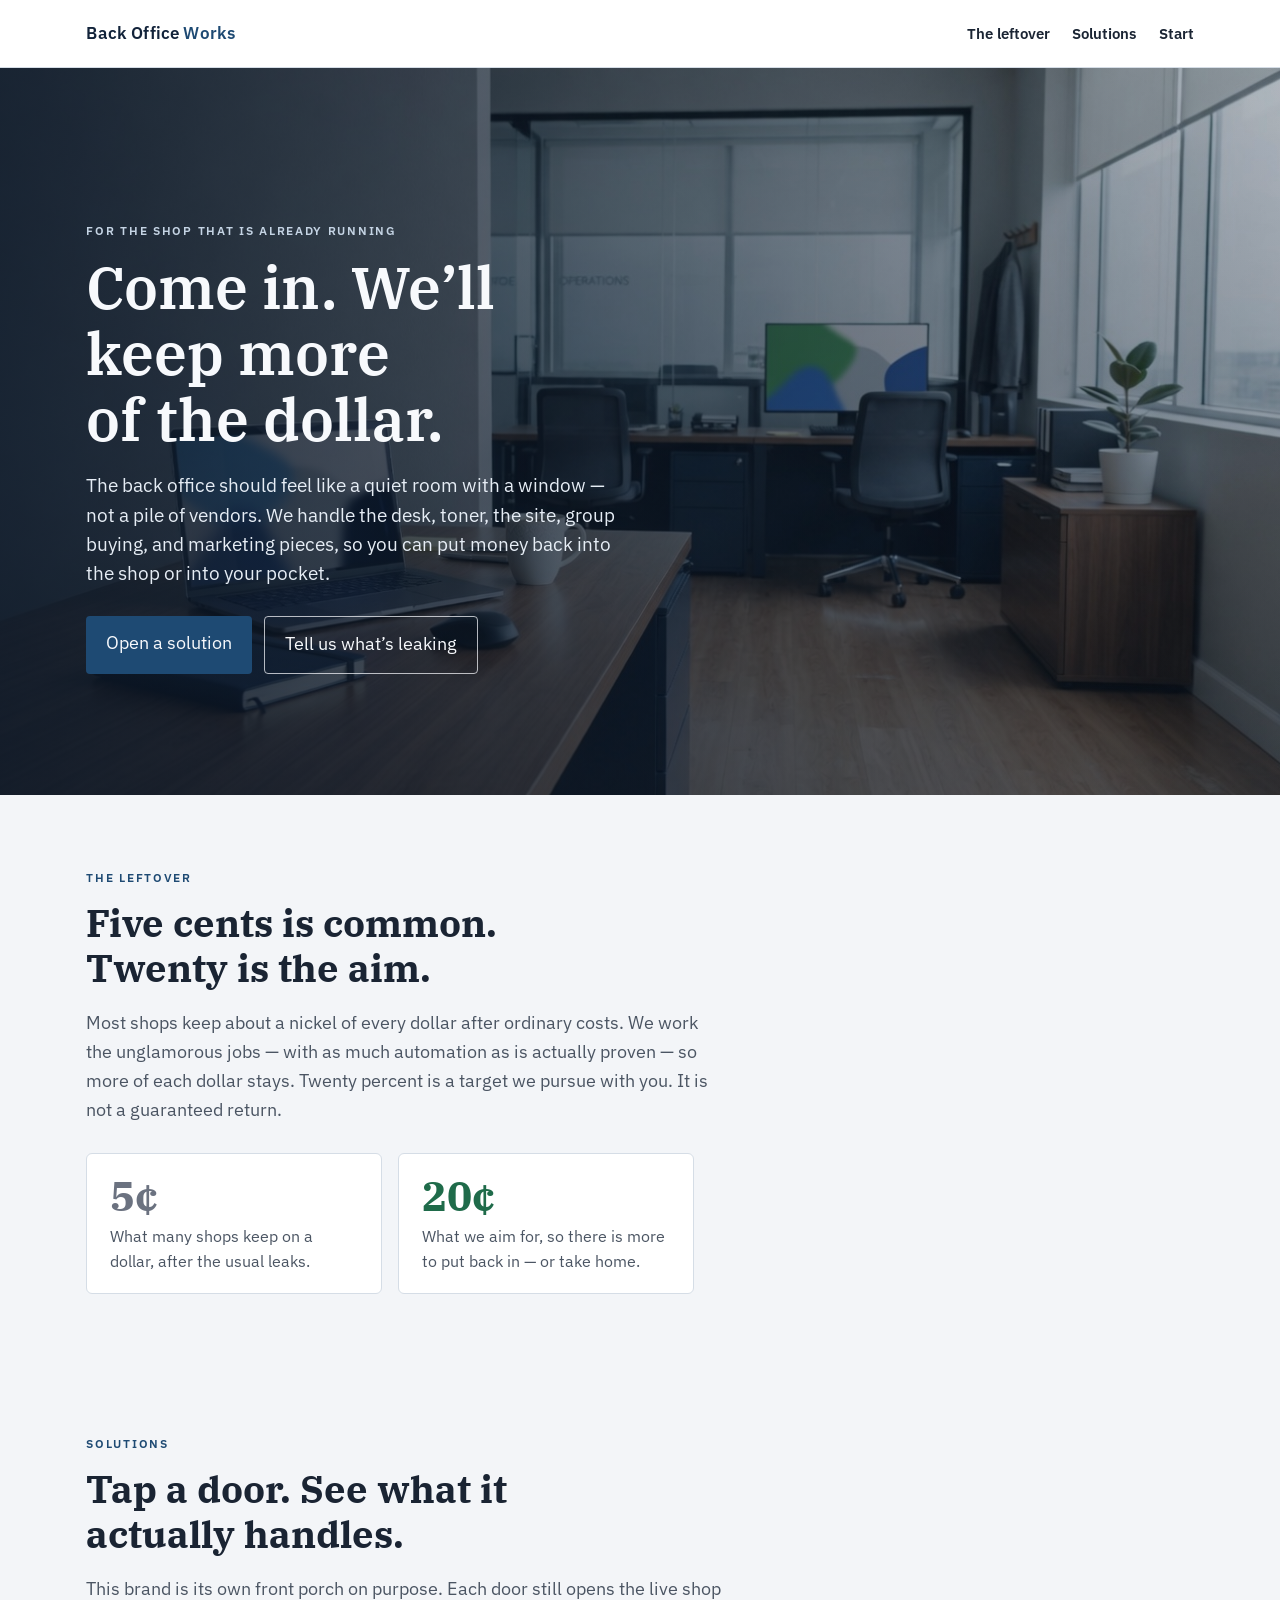
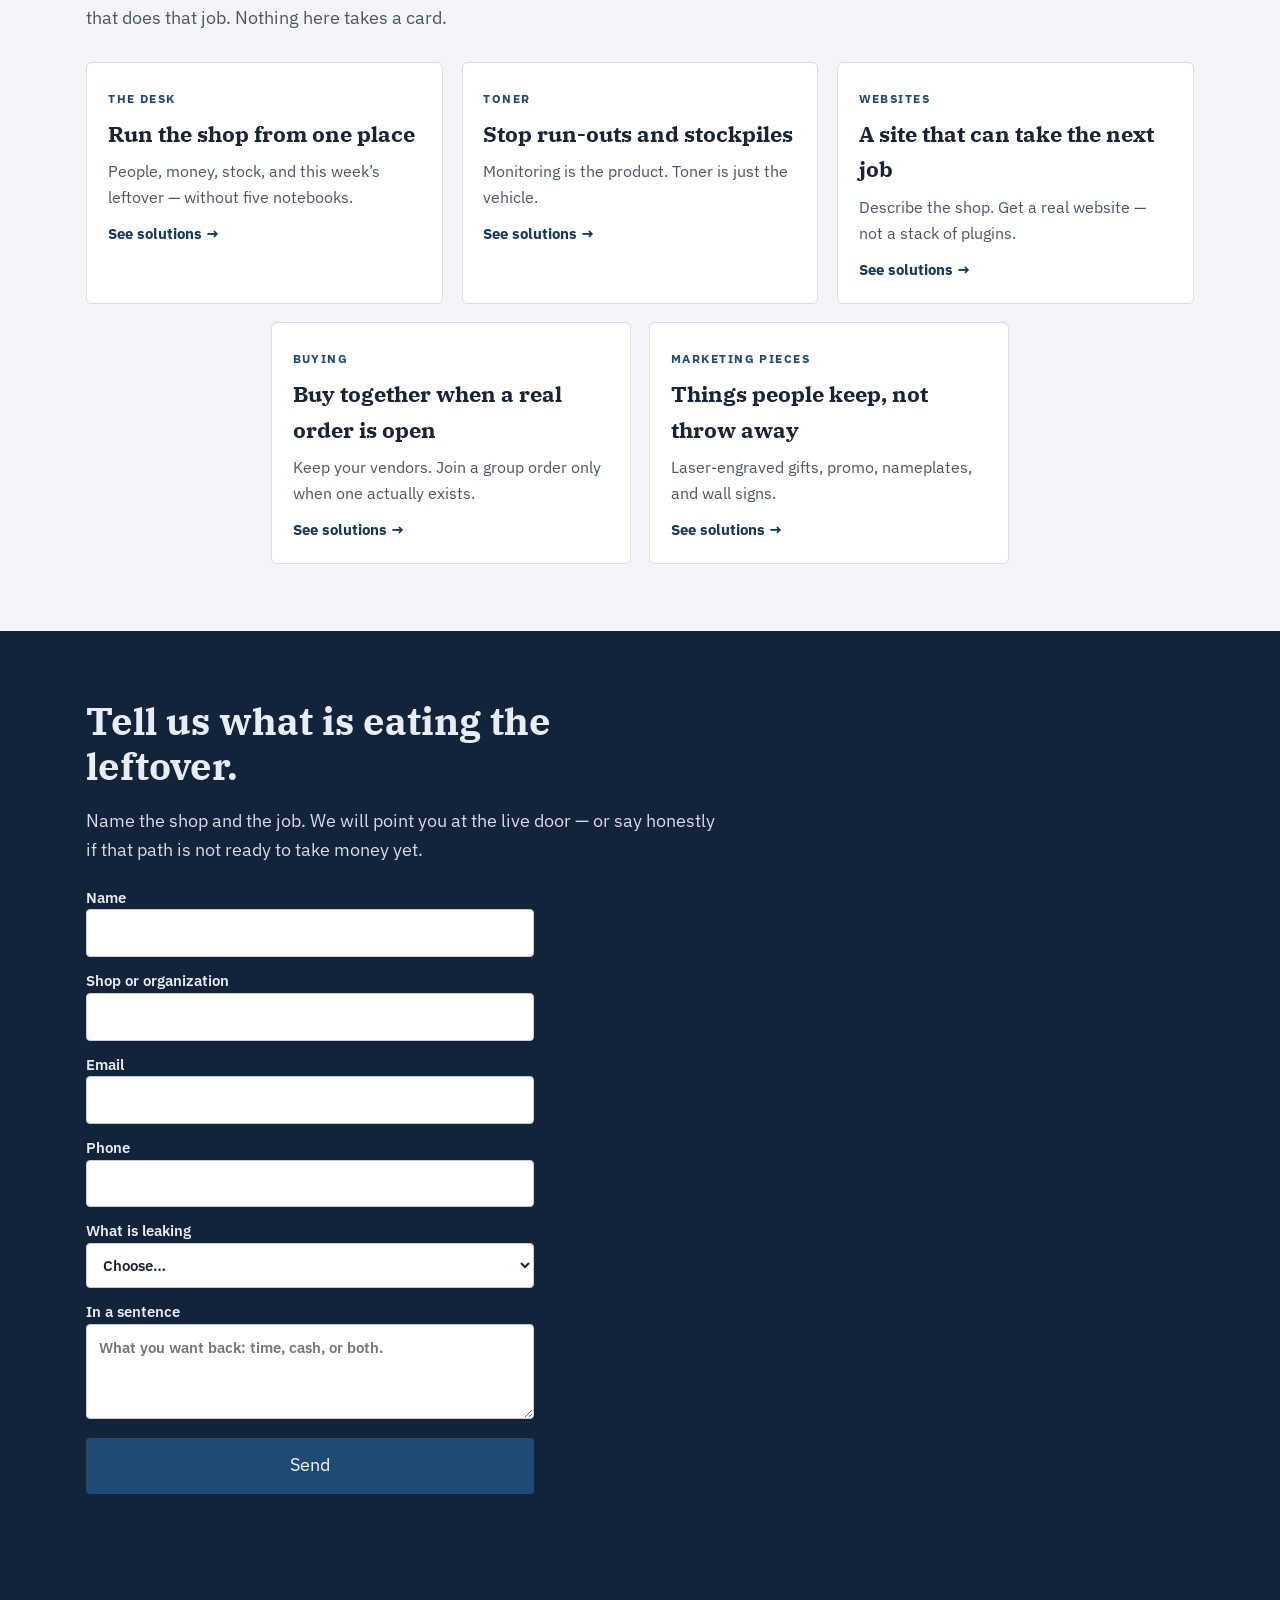
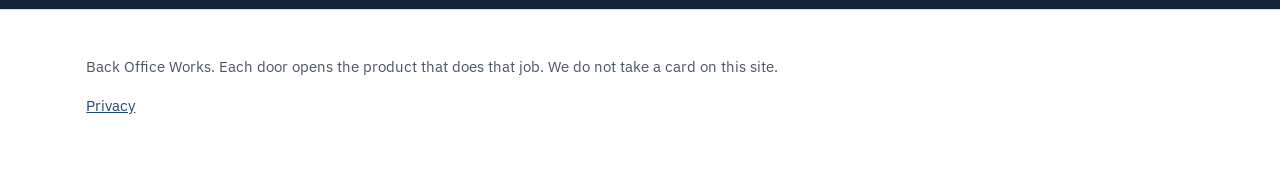
==== commit f14f5b8e: "Restyle Back Office Works to business casual. Replace the cottage hero with a professional operation" ====
--- a/index.html
+++ b/index.html
@@ -8,7 +8,7 @@
   <link rel="canonical" href="https://backoffice.works/" />
   <link rel="preconnect" href="https://fonts.googleapis.com" />
   <link rel="preconnect" href="https://fonts.gstatic.com" crossorigin />
-  <link href="https://fonts.googleapis.com/css2?family=Fraunces:opsz,wght@9..144,500;9..144,600&family=Source+Sans+3:wght@400;600;700&display=swap" rel="stylesheet" />
+  <link href="https://fonts.googleapis.com/css2?family=IBM+Plex+Sans:wght@400;500;600;700&family=IBM+Plex+Serif:wght@500;600&display=swap" rel="stylesheet" />
   <link rel="stylesheet" href="/styles.css" />
 </head>
 <body>
@@ -24,7 +24,7 @@
   </header>
 
   <section class="hero">
-    <img src="/hero.jpg" alt="A shop back office in evening light: an open ledger, coffee, and the store beyond the doorway." />
+    <img src="/hero.jpg" alt="A modern business-casual back office: laptop and notebook on a walnut desk, with an operations workspace beyond the glass." />
     <div class="hero-veil"></div>
     <div class="hero-copy">
       <p class="kicker">For the shop that is already running</p>
@@ -43,7 +43,7 @@
 
   <section id="leftover">
     <div class="wrap">
-      <p class="kicker" style="color:var(--copper-deep)">The leftover</p>
+      <p class="kicker kicker-ink">The leftover</p>
       <h2>Five cents is common. Twenty is the aim.</h2>
       <p class="fine">
         Most shops keep about a nickel of every dollar after ordinary costs. We work the
@@ -65,7 +65,7 @@
 
   <section id="doors">
     <div class="wrap">
-      <p class="kicker" style="color:var(--copper-deep)">Solutions</p>
+      <p class="kicker kicker-ink">Solutions</p>
       <h2>Tap a door. See what it actually handles.</h2>
       <p class="fine">
         This brand is its own front porch on purpose. Each door still opens the live shop
@@ -104,7 +104,7 @@
               <li>Same family as toner-management.com — one platform, the door you signed up for.</li>
             </ul>
             <a class="btn" href="https://toner.management">Toner Management</a>
-            <a class="btn ghost" style="color:var(--ink);border-color:var(--ink);margin-left:.4rem" href="https://tonerconnect.io">Toner Connect</a>
+            <a class="btn ghost-ink" href="https://tonerconnect.io">Toner Connect</a>
           </div>
         </details>
 
@@ -122,7 +122,7 @@
               <li>HTTPS, hosting, and a basic buy button. We do not hide a broken site behind “coming soon.”</li>
             </ul>
             <a class="btn" href="https://easypeazy.site">EasyPeazy</a>
-            <a class="btn ghost" style="color:var(--ink);border-color:var(--ink);margin-left:.4rem" href="https://ai-website.design">AI Website Design</a>
+            <a class="btn ghost-ink" href="https://ai-website.design">AI Website Design</a>
           </div>
         </details>
 
--- a/styles.css
+++ b/styles.css
@@ -1,33 +1,33 @@
 :root {
-  --ink: #161310;
-  --paper: #f4ead8;
-  --card: #fffaf2;
-  --muted: #3d3832;
-  --line: #d9cbb6;
-  --copper: #c45a1a;
-  --copper-deep: #9a3f10;
-  --forest: #1f3d32;
-  --aim: #2f6b4f;
+  --ink: #1a2433;
+  --paper: #f3f5f8;
+  --card: #ffffff;
+  --muted: #4b5563;
+  --line: #d5dde6;
+  --navy: #1e4a73;
+  --navy-deep: #16385a;
+  --navy-ink: #12233a;
+  --aim: #1f6b4a;
   --max: 72rem;
 }
 * { box-sizing: border-box; }
 html { scroll-behavior: smooth; }
 body {
   margin: 0;
-  font-family: "Source Sans 3", "Segoe UI", sans-serif;
+  font-family: "IBM Plex Sans", "Segoe UI", sans-serif;
   color: var(--ink);
   background: var(--paper);
   line-height: 1.6;
   font-size: 1.125rem;
 }
-a { color: var(--copper-deep); }
+a { color: var(--navy); }
 img { max-width: 100%; display: block; }
 
 header {
   position: sticky;
   top: 0;
   z-index: 5;
-  background: rgba(244, 234, 216, 0.92);
+  background: rgba(255, 255, 255, 0.94);
   backdrop-filter: blur(10px);
   border-bottom: 1px solid var(--line);
 }
@@ -39,14 +39,14 @@
   min-height: 4.2rem;
 }
 .mark {
-  font-family: Fraunces, Georgia, serif;
+  font-family: "IBM Plex Sans", "Segoe UI", sans-serif;
   font-weight: 600;
   text-decoration: none;
-  color: var(--ink);
-  letter-spacing: 0.02em;
+  color: var(--navy-ink);
+  letter-spacing: 0.01em;
   font-size: 1.05rem;
 }
-.mark em { font-style: italic; color: var(--copper-deep); font-weight: 500; }
+.mark em, .mark span { font-style: normal; color: var(--navy); font-weight: 600; }
 nav a {
   margin-left: 1.15rem;
   text-decoration: none;
@@ -54,14 +54,14 @@
   font-size: 0.95rem;
   font-weight: 600;
 }
-nav a:hover { color: var(--copper-deep); }
+nav a:hover { color: var(--navy); }
 
 .hero {
   position: relative;
-  min-height: 86vh;
+  min-height: 78vh;
   display: grid;
   align-items: end;
-  color: #fffaf2;
+  color: #f7f9fc;
   overflow: hidden;
 }
 .hero img {
@@ -70,14 +70,14 @@
   width: 100%;
   height: 100%;
   object-fit: cover;
-  object-position: 62% 55%;
+  object-position: 72% 50%;
 }
 .hero-veil {
   position: absolute;
   inset: 0;
   background:
-    linear-gradient(90deg, rgba(18, 14, 10, 0.78) 0%, rgba(18, 14, 10, 0.42) 48%, rgba(18, 14, 10, 0.18) 100%),
-    linear-gradient(180deg, rgba(18, 14, 10, 0.15) 0%, rgba(18, 14, 10, 0.55) 100%);
+    linear-gradient(90deg, rgba(12, 24, 40, 0.82) 0%, rgba(12, 24, 40, 0.48) 46%, rgba(12, 24, 40, 0.16) 100%),
+    linear-gradient(180deg, rgba(12, 24, 40, 0.12) 0%, rgba(12, 24, 40, 0.42) 100%);
 }
 .hero-copy {
   position: relative;
@@ -89,57 +89,64 @@
 }
 .kicker {
   display: inline-block;
-  letter-spacing: 0.16em;
+  letter-spacing: 0.14em;
   text-transform: uppercase;
-  font-size: 0.78rem;
-  font-weight: 700;
+  font-size: 0.76rem;
+  font-weight: 600;
   margin: 0 0 0.8rem;
-  color: #f3d3b0;
+  color: #c5d4e4;
 }
 h1 {
-  font-family: Fraunces, Georgia, serif;
-  font-weight: 600;
-  font-size: clamp(2.4rem, 6vw, 4.3rem);
-  line-height: 1.08;
+  font-family: "IBM Plex Serif", Georgia, serif;
+  font-weight: 600;
+  font-size: clamp(2.2rem, 5.4vw, 3.7rem);
+  line-height: 1.12;
   margin: 0 0 1rem;
-  max-width: 14ch;
+  max-width: 16ch;
   text-wrap: balance;
 }
 .lede {
-  font-size: 1.22rem;
+  font-size: 1.18rem;
   max-width: 34rem;
-  color: #f4ead8;
+  color: #e6edf5;
   line-height: 1.55;
 }
 .cta-row { display: flex; flex-wrap: wrap; gap: 0.75rem; margin-top: 1.7rem; }
 .btn {
   display: inline-block;
-  background: var(--copper);
-  color: #fffaf2;
+  background: var(--navy);
+  color: #f7f9fc;
   text-decoration: none;
   padding: 0.85rem 1.25rem;
-  font-weight: 700;
-  border-radius: 2px;
+  font-weight: 600;
+  border-radius: 4px;
   border: 0;
   font: inherit;
   cursor: pointer;
 }
-.btn:hover { background: var(--copper-deep); }
+.btn:hover { background: var(--navy-deep); }
 .btn.ghost {
   background: transparent;
-  color: #fffaf2;
-  border: 1px solid rgba(255, 250, 242, 0.7);
+  color: #f7f9fc;
+  border: 1px solid rgba(247, 249, 252, 0.72);
+}
+.btn.ghost-ink {
+  background: transparent;
+  color: var(--ink);
+  border: 1px solid var(--ink);
+  margin-left: 0.4rem;
 }
 
 section { padding: 4.2rem 0; }
 h2 {
-  font-family: Fraunces, Georgia, serif;
-  font-size: clamp(1.8rem, 3.4vw, 2.6rem);
-  line-height: 1.15;
+  font-family: "IBM Plex Serif", Georgia, serif;
+  font-size: clamp(1.7rem, 3.2vw, 2.4rem);
+  line-height: 1.18;
   margin: 0 0 0.7rem;
   max-width: 22ch;
 }
 .fine { color: var(--muted); max-width: 40rem; }
+.kicker-ink { color: var(--navy); }
 
 .aim {
   display: grid;
@@ -151,15 +158,16 @@
 .aim article {
   background: var(--card);
   border: 1px solid var(--line);
+  border-radius: 6px;
   padding: 1.3rem 1.4rem 1.2rem;
 }
 .aim strong {
-  font-family: Fraunces, Georgia, serif;
+  font-family: "IBM Plex Serif", Georgia, serif;
   font-size: 2.6rem;
   display: block;
   line-height: 1;
 }
-.aim .typical strong { color: #6a6258; }
+.aim .typical strong { color: #6b7280; }
 .aim .hope strong { color: var(--aim); }
 .aim span { display: block; margin-top: 0.45rem; font-size: 0.98rem; color: var(--muted); }
 
@@ -180,6 +188,7 @@
 .door {
   background: var(--card);
   border: 1px solid var(--line);
+  border-radius: 6px;
   padding: 0;
 }
 .door summary {
@@ -193,11 +202,11 @@
   font-weight: 700;
   letter-spacing: 0.12em;
   text-transform: uppercase;
-  color: var(--copper-deep);
+  color: var(--navy);
 }
 .door h3 {
-  font-family: Fraunces, Georgia, serif;
-  font-size: 1.45rem;
+  font-family: "IBM Plex Serif", Georgia, serif;
+  font-size: 1.4rem;
   margin: 0.25rem 0 0.4rem;
 }
 .door .blurb { margin: 0; color: var(--muted); font-size: 1.02rem; }
@@ -206,10 +215,10 @@
   margin-top: 0.75rem;
   font-size: 0.92rem;
   font-weight: 700;
-  color: var(--forest);
-}
-.door[open] .hint { color: var(--copper-deep); }
-.door[open] { box-shadow: 0 18px 40px -24px rgba(22, 19, 16, 0.45); }
+  color: var(--navy-deep);
+}
+.door[open] .hint { color: var(--navy); }
+.door[open] { box-shadow: 0 16px 36px -22px rgba(18, 35, 58, 0.45); }
 .panel {
   padding: 0 1.3rem 1.3rem;
   border-top: 1px solid var(--line);
@@ -222,16 +231,17 @@
 .panel li { margin: 0.35rem 0; }
 .panel a.btn { margin-top: 0.2rem; }
 
-.form-block { background: var(--forest); color: #f4ead8; padding: 4.2rem 0; }
-.form-block h2, .form-block .fine { color: #f4ead8; }
+.form-block { background: var(--navy-ink); color: #e6edf5; padding: 4.2rem 0; }
+.form-block h2, .form-block .fine { color: #e6edf5; }
 .form-block .fine { opacity: 0.92; }
 form { display: grid; gap: 0.75rem; max-width: 28rem; margin-top: 1.3rem; }
 label { font-size: 0.92rem; font-weight: 600; }
 input, select, textarea {
   width: 100%;
   padding: 0.7rem 0.75rem;
-  border: 1px solid #c9bba4;
-  background: #fffaf2;
+  border: 1px solid #c5d0dc;
+  border-radius: 4px;
+  background: #ffffff;
   color: var(--ink);
   font: inherit;
 }
@@ -242,10 +252,11 @@
   font-size: 0.95rem;
   color: var(--muted);
   border-top: 1px solid var(--line);
+  background: #ffffff;
 }
 
 @media (max-width: 720px) {
   nav { display: none; }
   .aim { grid-template-columns: 1fr; }
-  .hero { min-height: 92vh; }
-}
+  .hero { min-height: 88vh; }
+}
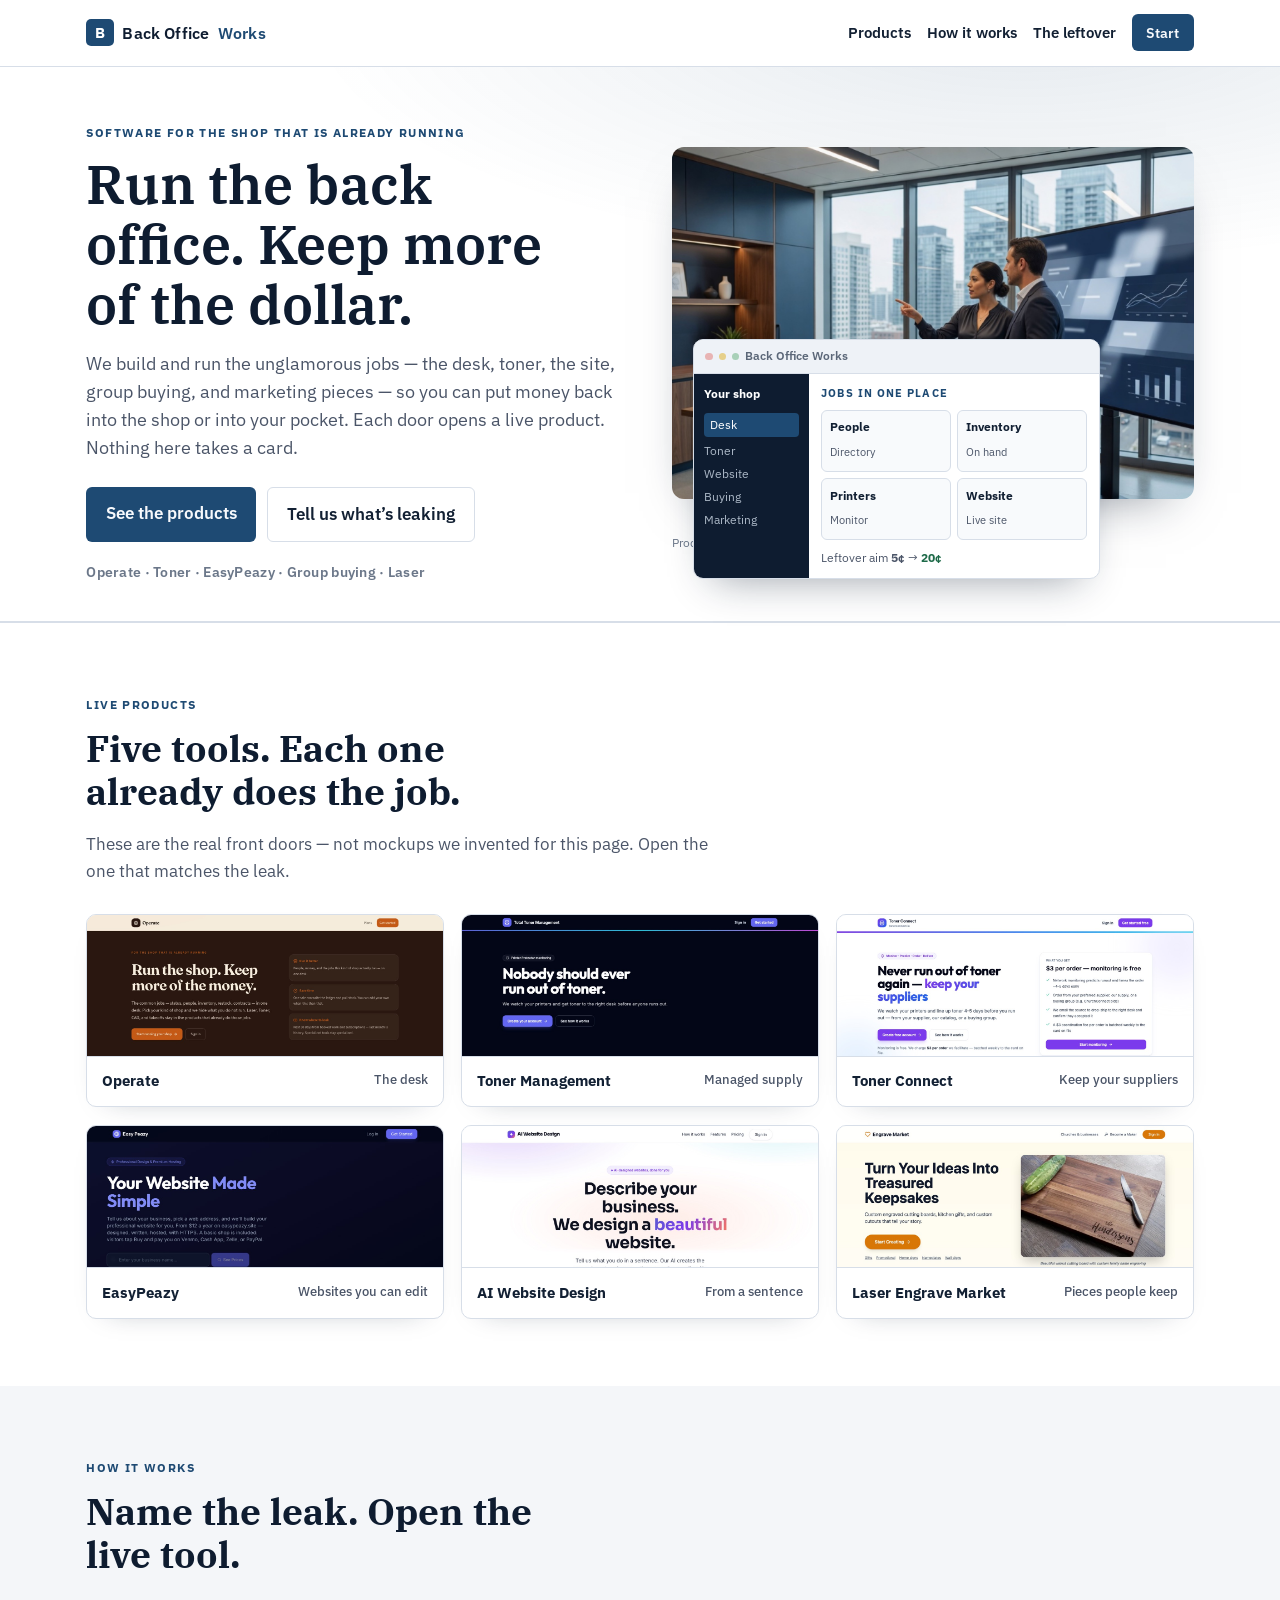
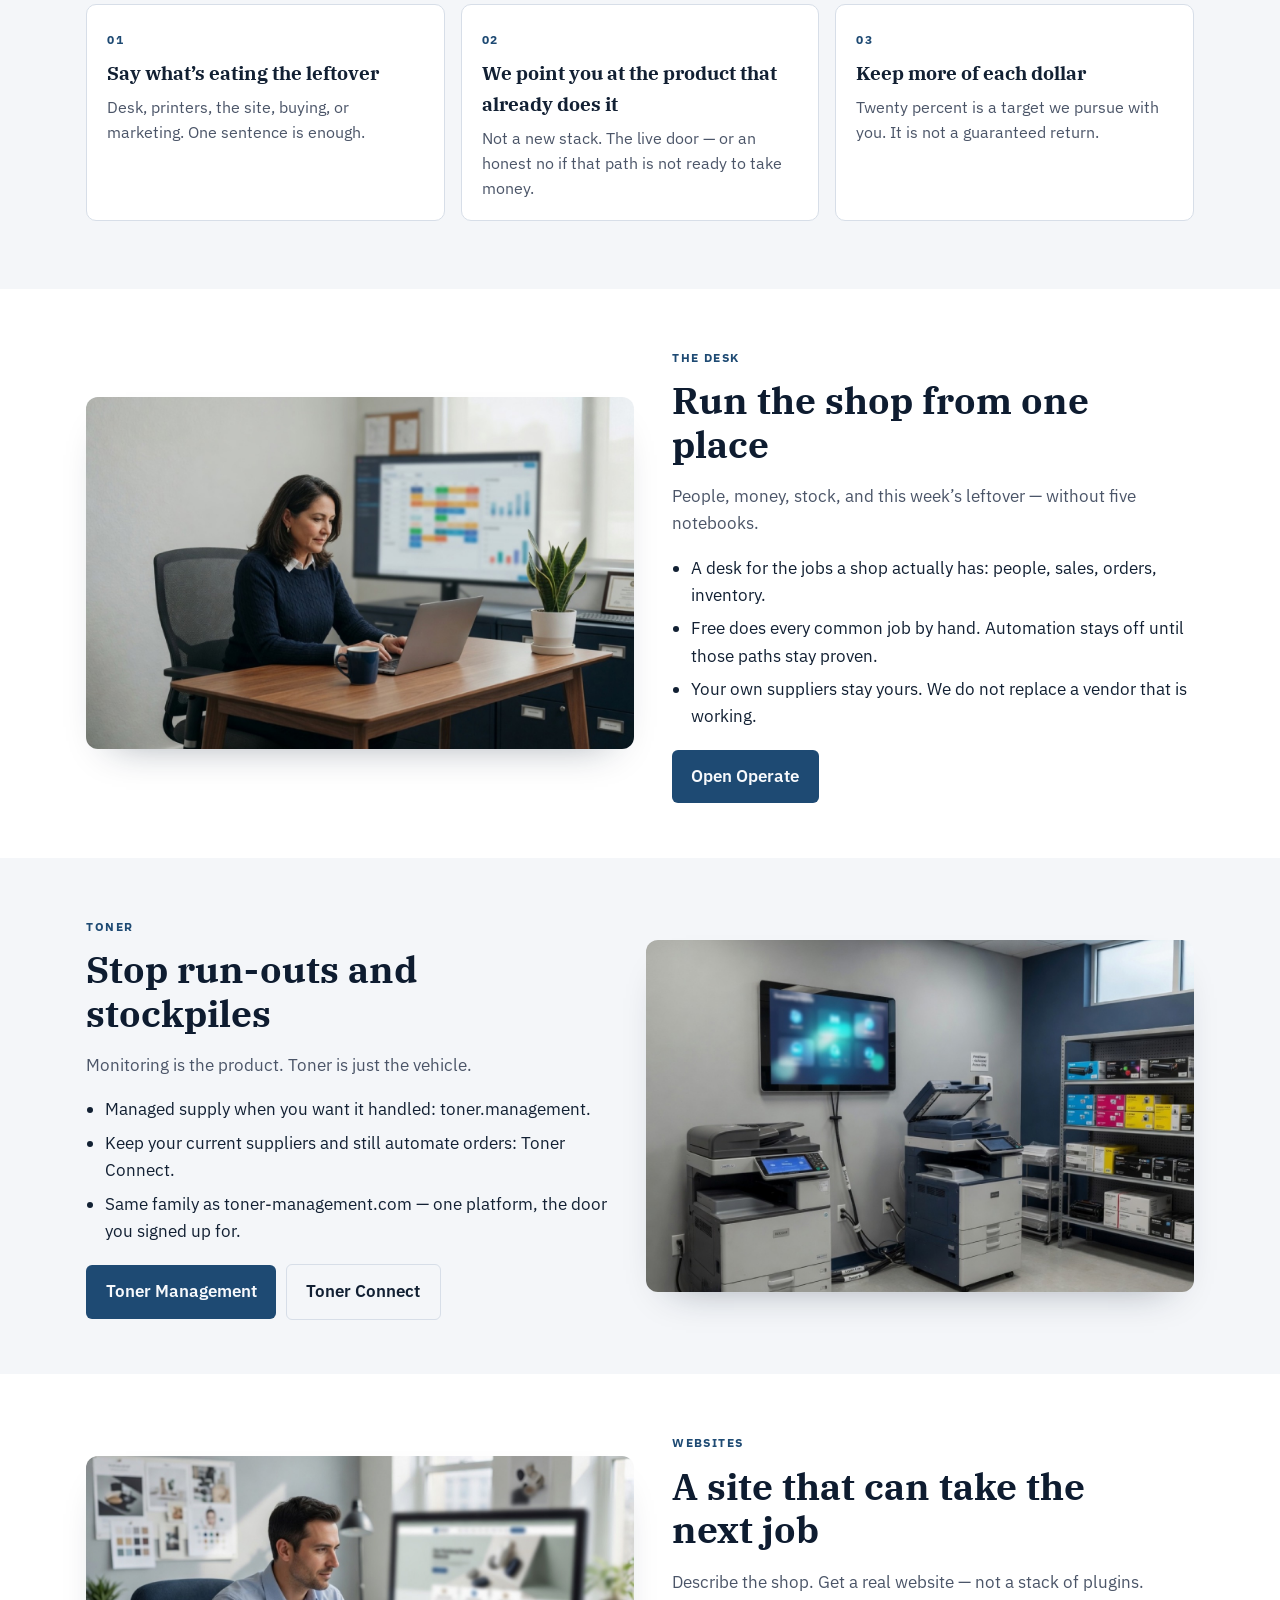
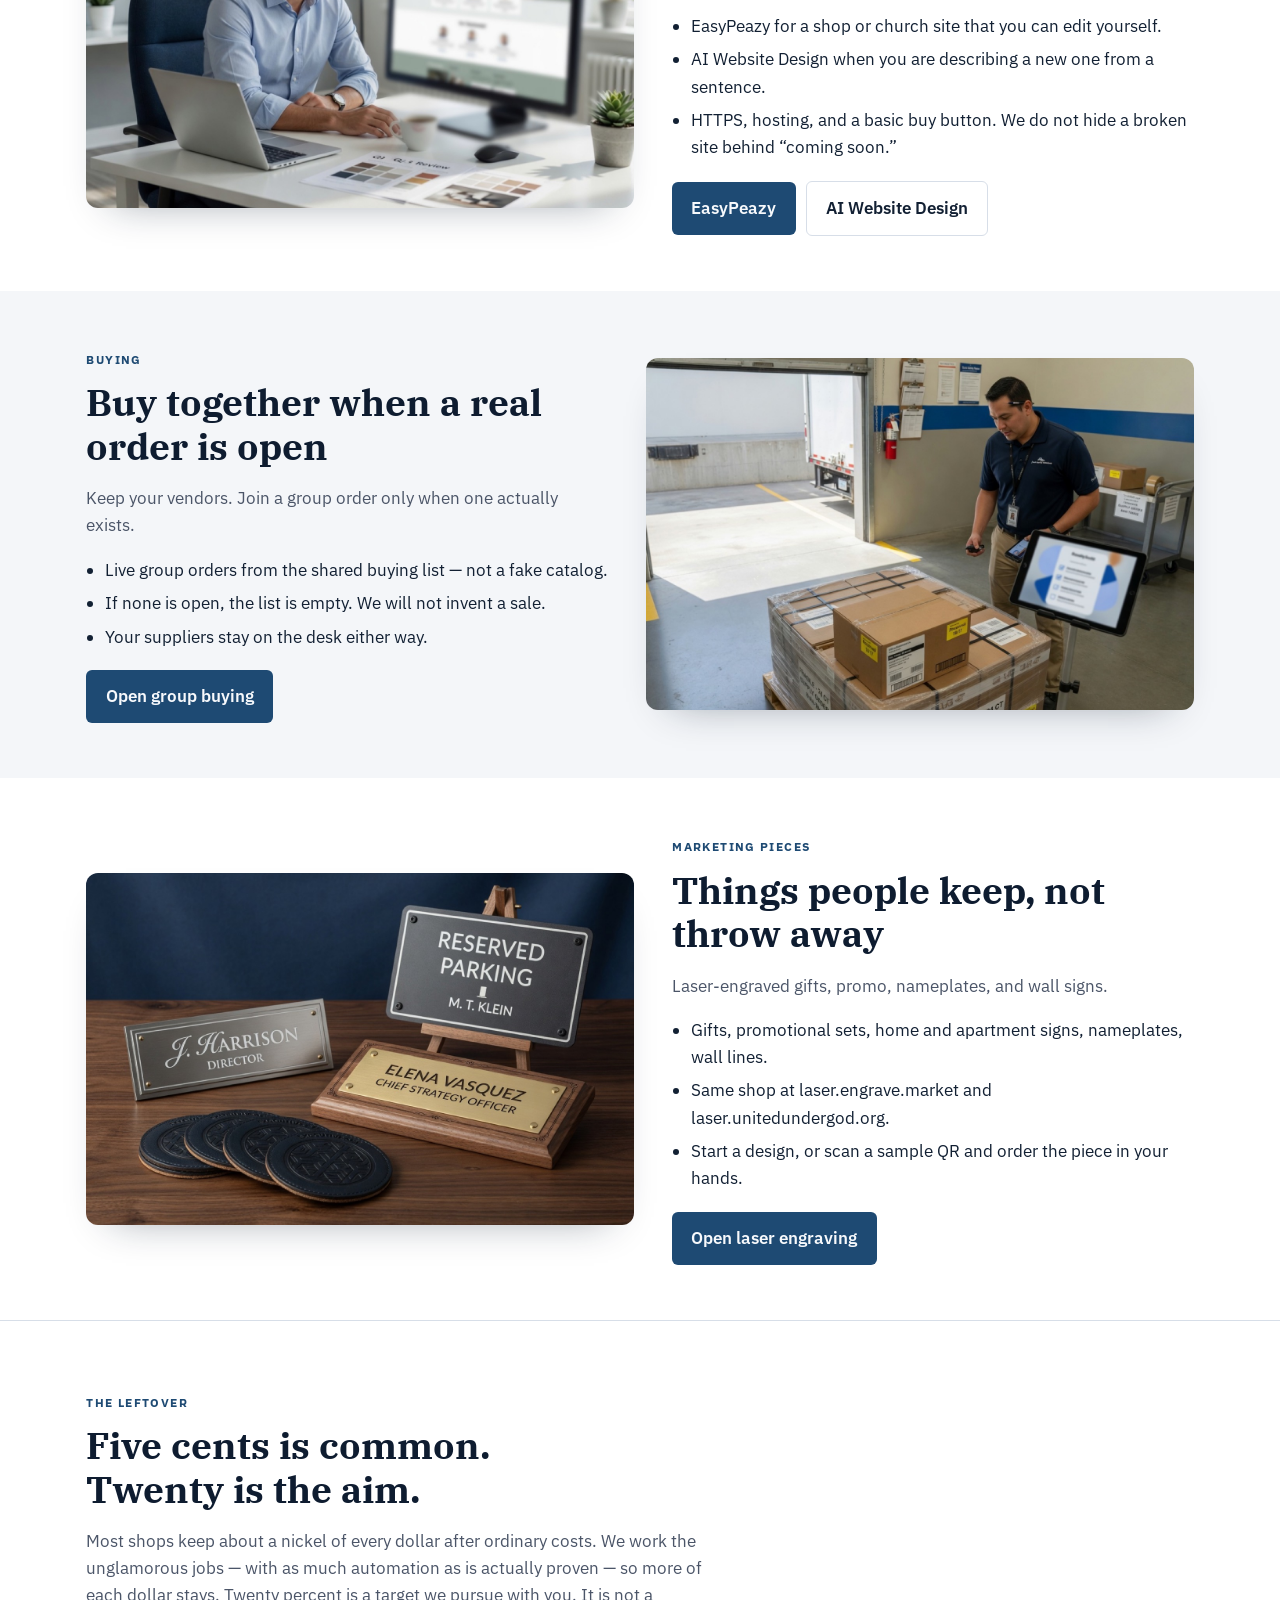
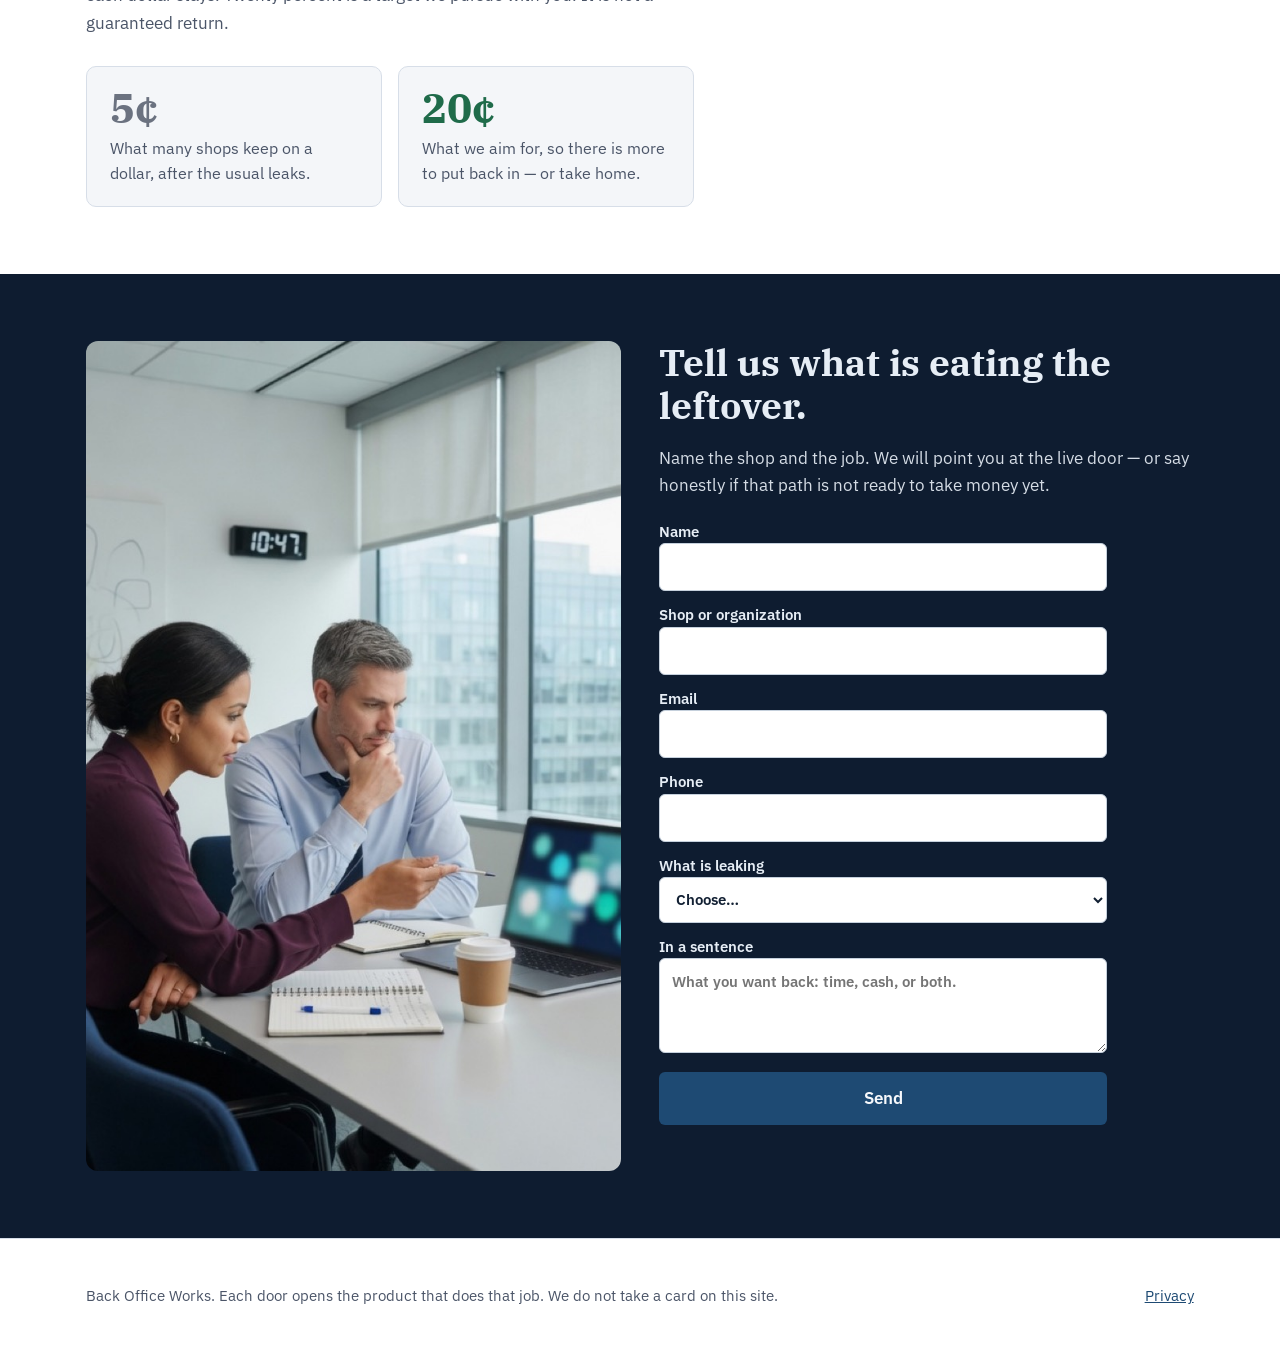
==== commit 2ebb5710: "Sell the suite with real product shots and a software-company layout. Replace the text-only page wit" ====
--- a/index.html
+++ b/index.html
@@ -3,9 +3,14 @@
 <head>
   <meta charset="utf-8" />
   <meta name="viewport" content="width=device-width, initial-scale=1" />
-  <title>Back Office Works — keep more of what you earn</title>
-  <meta name="description" content="A welcoming back office for shops that are already running. Desk, toner, websites, group buying, and engraved marketing. Typical leftover is about 5%. We aim for 20% — an aim, not a promise." />
+  <title>Back Office Works — software for the shop that is already running</title>
+  <meta name="description" content="Business software for shops that are already running: desk, toner, websites, group buying, and engraved marketing. Typical leftover is about 5%. We aim for 20% — an aim, not a promise. This site does not take a card." />
   <link rel="canonical" href="https://backoffice.works/" />
+  <link rel="icon" href="/favicon.svg" type="image/svg+xml" />
+  <meta property="og:title" content="Back Office Works" />
+  <meta property="og:description" content="Software for the jobs a shop actually has. Desk, toner, websites, buying, and marketing pieces." />
+  <meta property="og:image" content="https://backoffice.works/images/hero-team.jpg" />
+  <meta property="og:url" content="https://backoffice.works/" />
   <link rel="preconnect" href="https://fonts.googleapis.com" />
   <link rel="preconnect" href="https://fonts.gstatic.com" crossorigin />
   <link href="https://fonts.googleapis.com/css2?family=IBM+Plex+Sans:wght@400;500;600;700&family=IBM+Plex+Serif:wght@500;600&display=swap" rel="stylesheet" />
@@ -14,189 +19,271 @@
 <body>
   <header>
     <div class="bar">
-      <a class="mark" href="/">Back Office <em>Works</em></a>
+      <a class="mark" href="/"><span class="logo" aria-hidden="true">B</span> Back Office <em>Works</em></a>
       <nav>
+        <a href="#products">Products</a>
+        <a href="#how">How it works</a>
         <a href="#leftover">The leftover</a>
-        <a href="#doors">Solutions</a>
-        <a href="#start">Start</a>
+        <a class="btn btn-sm" href="#start">Start</a>
       </nav>
     </div>
   </header>
 
   <section class="hero">
-    <img src="/hero.jpg" alt="A modern business-casual back office: laptop and notebook on a walnut desk, with an operations workspace beyond the glass." />
-    <div class="hero-veil"></div>
-    <div class="hero-copy">
-      <p class="kicker">For the shop that is already running</p>
-      <h1>Come in. We’ll keep more of the dollar.</h1>
-      <p class="lede">
-        The back office should feel like a quiet room with a window — not a pile of vendors.
-        We handle the desk, toner, the site, group buying, and marketing pieces, so you can
-        put money back into the shop or into your pocket.
-      </p>
-      <div class="cta-row">
-        <a class="btn" href="#doors">Open a solution</a>
-        <a class="btn ghost" href="#start">Tell us what’s leaking</a>
-      </div>
-    </div>
-  </section>
-
-  <section id="leftover">
+    <div class="hero-grid wrap">
+      <div class="hero-copy">
+        <p class="kicker">Software for the shop that is already running</p>
+        <h1>Run the back office. Keep more of the dollar.</h1>
+        <p class="lede">
+          We build and run the unglamorous jobs — the desk, toner, the site, group buying,
+          and marketing pieces — so you can put money back into the shop or into your pocket.
+          Each door opens a live product. Nothing here takes a card.
+        </p>
+        <div class="cta-row">
+          <a class="btn" href="#products">See the products</a>
+          <a class="btn ghost-ink" href="#start">Tell us what’s leaking</a>
+        </div>
+        <p class="trust">Operate · Toner · EasyPeazy · Group buying · Laser</p>
+      </div>
+      <div class="hero-visual">
+        <img class="hero-photo" src="/images/hero-team.jpg" alt="Two professionals in a modern office reviewing an operations dashboard." />
+        <div class="app-window" aria-hidden="true">
+          <div class="app-chrome">
+            <i></i><i></i><i></i>
+            <span>Back Office Works</span>
+          </div>
+          <div class="app-body">
+            <aside>
+              <strong>Your shop</strong>
+              <span class="on">Desk</span>
+              <span>Toner</span>
+              <span>Website</span>
+              <span>Buying</span>
+              <span>Marketing</span>
+            </aside>
+            <div class="app-main">
+              <p class="app-kicker">Jobs in one place</p>
+              <div class="app-tiles">
+                <article><b>People</b><small>Directory</small></article>
+                <article><b>Inventory</b><small>On hand</small></article>
+                <article><b>Printers</b><small>Monitor</small></article>
+                <article><b>Website</b><small>Live site</small></article>
+              </div>
+              <p class="app-aim">Leftover aim <b>5¢</b> → <b>20¢</b></p>
+            </div>
+          </div>
+        </div>
+        <p class="caption">Product map — an illustration of the suite, not a live account.</p>
+      </div>
+    </div>
+  </section>
+
+  <section class="shots" id="products">
     <div class="wrap">
-      <p class="kicker kicker-ink">The leftover</p>
-      <h2>Five cents is common. Twenty is the aim.</h2>
-      <p class="fine">
-        Most shops keep about a nickel of every dollar after ordinary costs. We work the
-        unglamorous jobs — with as much automation as is actually proven — so more of each
-        dollar stays. Twenty percent is a target we pursue with you. It is not a guaranteed return.
-      </p>
-      <div class="aim">
-        <article class="typical">
-          <strong>5¢</strong>
-          <span>What many shops keep on a dollar, after the usual leaks.</span>
+      <p class="kicker kicker-ink">Live products</p>
+      <h2>Five tools. Each one already does the job.</h2>
+      <p class="fine">These are the real front doors — not mockups we invented for this page. Open the one that matches the leak.</p>
+      <div class="shot-grid">
+        <a class="shot" href="https://operate.unitedundergod.org">
+          <div class="browser"><img src="/images/product-operate.jpg" alt="Operate homepage" /></div>
+          <span>Operate <em>The desk</em></span>
+        </a>
+        <a class="shot" href="https://toner.management">
+          <div class="browser"><img src="/images/product-toner.jpg" alt="Toner Management homepage" /></div>
+          <span>Toner Management <em>Managed supply</em></span>
+        </a>
+        <a class="shot" href="https://tonerconnect.io">
+          <div class="browser"><img src="/images/product-tonerconnect.jpg" alt="Toner Connect homepage" /></div>
+          <span>Toner Connect <em>Keep your suppliers</em></span>
+        </a>
+        <a class="shot" href="https://easypeazy.site">
+          <div class="browser"><img src="/images/product-easypeazy.jpg" alt="EasyPeazy homepage" /></div>
+          <span>EasyPeazy <em>Websites you can edit</em></span>
+        </a>
+        <a class="shot" href="https://ai-website.design">
+          <div class="browser"><img src="/images/product-aiweb.jpg" alt="AI Website Design homepage" /></div>
+          <span>AI Website Design <em>From a sentence</em></span>
+        </a>
+        <a class="shot" href="https://laser.engrave.market">
+          <div class="browser"><img src="/images/product-laser.jpg" alt="Laser Engrave Market homepage" /></div>
+          <span>Laser Engrave Market <em>Pieces people keep</em></span>
+        </a>
+      </div>
+    </div>
+  </section>
+
+  <section class="how" id="how">
+    <div class="wrap">
+      <p class="kicker kicker-ink">How it works</p>
+      <h2>Name the leak. Open the live tool.</h2>
+      <div class="steps">
+        <article>
+          <span>01</span>
+          <h3>Say what’s eating the leftover</h3>
+          <p>Desk, printers, the site, buying, or marketing. One sentence is enough.</p>
         </article>
-        <article class="hope">
-          <strong>20¢</strong>
-          <span>What we aim for, so there is more to put back in — or take home.</span>
+        <article>
+          <span>02</span>
+          <h3>We point you at the product that already does it</h3>
+          <p>Not a new stack. The live door — or an honest no if that path is not ready to take money.</p>
         </article>
-      </div>
-    </div>
-  </section>
-
-  <section id="doors">
-    <div class="wrap">
-      <p class="kicker kicker-ink">Solutions</p>
-      <h2>Tap a door. See what it actually handles.</h2>
-      <p class="fine">
-        This brand is its own front porch on purpose. Each door still opens the live shop
-        that does that job. Nothing here takes a card.
-      </p>
-
-      <div class="balanced-cards">
-        <details class="door">
-          <summary>
-            <span class="tag">The desk</span>
-            <h3>Run the shop from one place</h3>
-            <p class="blurb">People, money, stock, and this week’s leftover — without five notebooks.</p>
-            <span class="hint">See solutions →</span>
-          </summary>
-          <div class="panel">
-            <ul>
-              <li>A desk for the jobs a shop actually has: people, sales, orders, inventory.</li>
-              <li>Free does every common job by hand. Automation stays off until those paths stay proven.</li>
-              <li>Your own suppliers stay yours. We do not replace a vendor that is working.</li>
-            </ul>
-            <a class="btn" href="https://operate.unitedundergod.org">Open Operate</a>
-          </div>
-        </details>
-
-        <details class="door">
-          <summary>
-            <span class="tag">Toner</span>
-            <h3>Stop run-outs and stockpiles</h3>
-            <p class="blurb">Monitoring is the product. Toner is just the vehicle.</p>
-            <span class="hint">See solutions →</span>
-          </summary>
-          <div class="panel">
-            <ul>
-              <li>Managed supply when you want it handled: toner.management.</li>
-              <li>Keep your current suppliers and still automate orders: Toner Connect.</li>
-              <li>Same family as toner-management.com — one platform, the door you signed up for.</li>
-            </ul>
-            <a class="btn" href="https://toner.management">Toner Management</a>
-            <a class="btn ghost-ink" href="https://tonerconnect.io">Toner Connect</a>
-          </div>
-        </details>
-
-        <details class="door">
-          <summary>
-            <span class="tag">Websites</span>
-            <h3>A site that can take the next job</h3>
-            <p class="blurb">Describe the shop. Get a real website — not a stack of plugins.</p>
-            <span class="hint">See solutions →</span>
-          </summary>
-          <div class="panel">
-            <ul>
-              <li>EasyPeazy for a shop or church site that you can edit yourself.</li>
-              <li>AI Website Design when you are describing a new one from a sentence.</li>
-              <li>HTTPS, hosting, and a basic buy button. We do not hide a broken site behind “coming soon.”</li>
-            </ul>
-            <a class="btn" href="https://easypeazy.site">EasyPeazy</a>
-            <a class="btn ghost-ink" href="https://ai-website.design">AI Website Design</a>
-          </div>
-        </details>
-
-        <details class="door">
-          <summary>
-            <span class="tag">Buying</span>
-            <h3>Buy together when a real order is open</h3>
-            <p class="blurb">Keep your vendors. Join a group order only when one actually exists.</p>
-            <span class="hint">See solutions →</span>
-          </summary>
-          <div class="panel">
-            <ul>
-              <li>Live group orders from the shared buying list — not a fake catalog.</li>
-              <li>If none is open, the list is empty. We will not invent a sale.</li>
-              <li>Your suppliers stay on the desk either way.</li>
-            </ul>
-            <a class="btn" href="https://operate.unitedundergod.org/buy">Open group buying</a>
-          </div>
-        </details>
-
-        <details class="door">
-          <summary>
-            <span class="tag">Marketing pieces</span>
-            <h3>Things people keep, not throw away</h3>
-            <p class="blurb">Laser-engraved gifts, promo, nameplates, and wall signs.</p>
-            <span class="hint">See solutions →</span>
-          </summary>
-          <div class="panel">
-            <ul>
-              <li>Gifts, promotional sets, home and apartment signs, nameplates, wall lines.</li>
-              <li>Same shop at laser.engrave.market and laser.unitedundergod.org.</li>
-              <li>Start a design, or scan a sample QR and order the piece in your hands.</li>
-            </ul>
-            <a class="btn" href="https://laser.engrave.market">Open laser engraving</a>
-          </div>
-        </details>
+        <article>
+          <span>03</span>
+          <h3>Keep more of each dollar</h3>
+          <p>Twenty percent is a target we pursue with you. It is not a guaranteed return.</p>
+        </article>
+      </div>
+    </div>
+  </section>
+
+  <section class="feature">
+    <div class="feature-grid wrap">
+      <img src="/images/desk.jpg" alt="A shop owner working the desk from a laptop in a professional office." />
+      <div>
+        <p class="kicker kicker-ink">The desk</p>
+        <h2>Run the shop from one place</h2>
+        <p class="fine">People, money, stock, and this week’s leftover — without five notebooks.</p>
+        <ul>
+          <li>A desk for the jobs a shop actually has: people, sales, orders, inventory.</li>
+          <li>Free does every common job by hand. Automation stays off until those paths stay proven.</li>
+          <li>Your own suppliers stay yours. We do not replace a vendor that is working.</li>
+        </ul>
+        <a class="btn" href="https://operate.unitedundergod.org">Open Operate</a>
+      </div>
+    </div>
+  </section>
+
+  <section class="feature feature-alt">
+    <div class="feature-grid wrap">
+      <img src="/images/toner.jpg" alt="A maintained office print room with copiers and organized toner supply." />
+      <div>
+        <p class="kicker kicker-ink">Toner</p>
+        <h2>Stop run-outs and stockpiles</h2>
+        <p class="fine">Monitoring is the product. Toner is just the vehicle.</p>
+        <ul>
+          <li>Managed supply when you want it handled: toner.management.</li>
+          <li>Keep your current suppliers and still automate orders: Toner Connect.</li>
+          <li>Same family as toner-management.com — one platform, the door you signed up for.</li>
+        </ul>
+        <a class="btn" href="https://toner.management">Toner Management</a>
+        <a class="btn ghost-ink" href="https://tonerconnect.io">Toner Connect</a>
+      </div>
+    </div>
+  </section>
+
+  <section class="feature">
+    <div class="feature-grid wrap">
+      <img src="/images/website.jpg" alt="A designer reviewing a business website on a large monitor." />
+      <div>
+        <p class="kicker kicker-ink">Websites</p>
+        <h2>A site that can take the next job</h2>
+        <p class="fine">Describe the shop. Get a real website — not a stack of plugins.</p>
+        <ul>
+          <li>EasyPeazy for a shop or church site that you can edit yourself.</li>
+          <li>AI Website Design when you are describing a new one from a sentence.</li>
+          <li>HTTPS, hosting, and a basic buy button. We do not hide a broken site behind “coming soon.”</li>
+        </ul>
+        <a class="btn" href="https://easypeazy.site">EasyPeazy</a>
+        <a class="btn ghost-ink" href="https://ai-website.design">AI Website Design</a>
+      </div>
+    </div>
+  </section>
+
+  <section class="feature feature-alt">
+    <div class="feature-grid wrap">
+      <img src="/images/buying.jpg" alt="A receiving dock with a pallet of supplies being checked in." />
+      <div>
+        <p class="kicker kicker-ink">Buying</p>
+        <h2>Buy together when a real order is open</h2>
+        <p class="fine">Keep your vendors. Join a group order only when one actually exists.</p>
+        <ul>
+          <li>Live group orders from the shared buying list — not a fake catalog.</li>
+          <li>If none is open, the list is empty. We will not invent a sale.</li>
+          <li>Your suppliers stay on the desk either way.</li>
+        </ul>
+        <a class="btn" href="https://operate.unitedundergod.org/buy">Open group buying</a>
+      </div>
+    </div>
+  </section>
+
+  <section class="feature">
+    <div class="feature-grid wrap">
+      <img src="/images/laser.jpg" alt="Laser-engraved nameplates, a desk plaque, coasters, and a parking sign." />
+      <div>
+        <p class="kicker kicker-ink">Marketing pieces</p>
+        <h2>Things people keep, not throw away</h2>
+        <p class="fine">Laser-engraved gifts, promo, nameplates, and wall signs.</p>
+        <ul>
+          <li>Gifts, promotional sets, home and apartment signs, nameplates, wall lines.</li>
+          <li>Same shop at laser.engrave.market and laser.unitedundergod.org.</li>
+          <li>Start a design, or scan a sample QR and order the piece in your hands.</li>
+        </ul>
+        <a class="btn" href="https://laser.engrave.market">Open laser engraving</a>
+      </div>
+    </div>
+  </section>
+
+  <section id="leftover" class="aim-block">
+    <div class="wrap aim-grid">
+      <div>
+        <p class="kicker kicker-ink">The leftover</p>
+        <h2>Five cents is common. Twenty is the aim.</h2>
+        <p class="fine">
+          Most shops keep about a nickel of every dollar after ordinary costs. We work the
+          unglamorous jobs — with as much automation as is actually proven — so more of each
+          dollar stays. Twenty percent is a target we pursue with you. It is not a guaranteed return.
+        </p>
+        <div class="aim">
+          <article class="typical">
+            <strong>5¢</strong>
+            <span>What many shops keep on a dollar, after the usual leaks.</span>
+          </article>
+          <article class="hope">
+            <strong>20¢</strong>
+            <span>What we aim for, so there is more to put back in — or take home.</span>
+          </article>
+        </div>
       </div>
     </div>
   </section>
 
   <div class="form-block" id="start">
-    <div class="wrap">
-      <h2>Tell us what is eating the leftover.</h2>
-      <p class="fine">
-        Name the shop and the job. We will point you at the live door — or say honestly if that
-        path is not ready to take money yet.
-      </p>
-      <form id="start-form">
-        <label>Name <input name="name" required autocomplete="name" /></label>
-        <label>Shop or organization <input name="shop" required /></label>
-        <label>Email <input name="email" type="email" required autocomplete="email" /></label>
-        <label>Phone <input name="phone" type="tel" autocomplete="tel" /></label>
-        <label>What is leaking
-          <select name="job" required>
-            <option value="">Choose…</option>
-            <option>The desk / daily operations</option>
-            <option>Toner and printers</option>
-            <option>The website</option>
-            <option>Buying and vendors</option>
-            <option>Marketing products / engraving</option>
-            <option>More than one of these</option>
-          </select>
-        </label>
-        <label>In a sentence
-          <textarea name="notes" rows="3" required placeholder="What you want back: time, cash, or both."></textarea>
-        </label>
-        <button class="btn" type="submit">Send</button>
-        <p class="fine" id="status"></p>
-      </form>
+    <div class="wrap form-grid">
+      <img src="/images/meeting.jpg" alt="Two colleagues reviewing the next step at a conference table." />
+      <div>
+        <h2>Tell us what is eating the leftover.</h2>
+        <p class="fine">
+          Name the shop and the job. We will point you at the live door — or say honestly if that
+          path is not ready to take money yet.
+        </p>
+        <form id="start-form">
+          <label>Name <input name="name" required autocomplete="name" /></label>
+          <label>Shop or organization <input name="shop" required /></label>
+          <label>Email <input name="email" type="email" required autocomplete="email" /></label>
+          <label>Phone <input name="phone" type="tel" autocomplete="tel" /></label>
+          <label>What is leaking
+            <select name="job" required>
+              <option value="">Choose…</option>
+              <option>The desk / daily operations</option>
+              <option>Toner and printers</option>
+              <option>The website</option>
+              <option>Buying and vendors</option>
+              <option>Marketing products / engraving</option>
+              <option>More than one of these</option>
+            </select>
+          </label>
+          <label>In a sentence
+            <textarea name="notes" rows="3" required placeholder="What you want back: time, cash, or both."></textarea>
+          </label>
+          <button class="btn" type="submit">Send</button>
+          <p class="fine" id="status"></p>
+        </form>
+      </div>
     </div>
   </div>
 
   <footer>
-    <div class="wrap">
+    <div class="wrap foot">
       <p>Back Office Works. Each door opens the product that does that job. We do not take a card on this site.</p>
       <p><a href="/privacy">Privacy</a></p>
     </div>
--- a/styles.css
+++ b/styles.css
@@ -1,12 +1,12 @@
 :root {
-  --ink: #1a2433;
-  --paper: #f3f5f8;
+  --ink: #122033;
+  --paper: #f4f6f9;
   --card: #ffffff;
-  --muted: #4b5563;
-  --line: #d5dde6;
+  --muted: #4b5568;
+  --line: #d7dee8;
   --navy: #1e4a73;
   --navy-deep: #16385a;
-  --navy-ink: #12233a;
+  --navy-ink: #0e1c30;
   --aim: #1f6b4a;
   --max: 72rem;
 }
@@ -18,7 +18,7 @@
   color: var(--ink);
   background: var(--paper);
   line-height: 1.6;
-  font-size: 1.125rem;
+  font-size: 1.0625rem;
 }
 a { color: var(--navy); }
 img { max-width: 100%; display: block; }
@@ -26,105 +26,83 @@
 header {
   position: sticky;
   top: 0;
-  z-index: 5;
-  background: rgba(255, 255, 255, 0.94);
-  backdrop-filter: blur(10px);
+  z-index: 8;
+  background: rgba(255, 255, 255, 0.96);
+  backdrop-filter: blur(12px);
   border-bottom: 1px solid var(--line);
 }
-.bar, .wrap { max-width: var(--max); margin: 0 auto; padding-left: 1.4rem; padding-right: 1.4rem; }
+.bar, .wrap {
+  max-width: var(--max);
+  margin: 0 auto;
+  padding-left: 1.4rem;
+  padding-right: 1.4rem;
+}
 .bar {
   display: flex;
   align-items: center;
   justify-content: space-between;
-  min-height: 4.2rem;
+  min-height: 4.1rem;
+  gap: 1rem;
 }
 .mark {
-  font-family: "IBM Plex Sans", "Segoe UI", sans-serif;
+  display: flex;
+  align-items: center;
+  gap: 0.55rem;
   font-weight: 600;
   text-decoration: none;
   color: var(--navy-ink);
   letter-spacing: 0.01em;
-  font-size: 1.05rem;
-}
-.mark em, .mark span { font-style: normal; color: var(--navy); font-weight: 600; }
+  font-size: 1.02rem;
+  white-space: nowrap;
+}
+.mark em, .mark span:not(.logo) { font-style: normal; color: var(--navy); font-weight: 600; }
+.logo {
+  width: 1.7rem;
+  height: 1.7rem;
+  border-radius: 5px;
+  background: var(--navy);
+  color: #fff !important;
+  display: grid;
+  place-items: center;
+  font-size: 0.92rem;
+  font-weight: 700;
+}
+nav {
+  display: flex;
+  align-items: center;
+  flex-wrap: wrap;
+  justify-content: flex-end;
+  gap: 0.2rem 0.15rem;
+}
 nav a {
-  margin-left: 1.15rem;
+  margin-left: 0.85rem;
   text-decoration: none;
   color: var(--ink);
-  font-size: 0.95rem;
+  font-size: 0.92rem;
   font-weight: 600;
 }
 nav a:hover { color: var(--navy); }
 
-.hero {
-  position: relative;
-  min-height: 78vh;
-  display: grid;
-  align-items: end;
-  color: #f7f9fc;
-  overflow: hidden;
-}
-.hero img {
-  position: absolute;
-  inset: 0;
-  width: 100%;
-  height: 100%;
-  object-fit: cover;
-  object-position: 72% 50%;
-}
-.hero-veil {
-  position: absolute;
-  inset: 0;
-  background:
-    linear-gradient(90deg, rgba(12, 24, 40, 0.82) 0%, rgba(12, 24, 40, 0.48) 46%, rgba(12, 24, 40, 0.16) 100%),
-    linear-gradient(180deg, rgba(12, 24, 40, 0.12) 0%, rgba(12, 24, 40, 0.42) 100%);
-}
-.hero-copy {
-  position: relative;
-  z-index: 1;
-  padding: 5rem 1.4rem 3.4rem;
-  max-width: var(--max);
-  margin: 0 auto;
-  width: 100%;
-}
-.kicker {
-  display: inline-block;
-  letter-spacing: 0.14em;
-  text-transform: uppercase;
-  font-size: 0.76rem;
-  font-weight: 600;
-  margin: 0 0 0.8rem;
-  color: #c5d4e4;
-}
-h1 {
-  font-family: "IBM Plex Serif", Georgia, serif;
-  font-weight: 600;
-  font-size: clamp(2.2rem, 5.4vw, 3.7rem);
-  line-height: 1.12;
-  margin: 0 0 1rem;
-  max-width: 16ch;
-  text-wrap: balance;
-}
-.lede {
-  font-size: 1.18rem;
-  max-width: 34rem;
-  color: #e6edf5;
-  line-height: 1.55;
-}
-.cta-row { display: flex; flex-wrap: wrap; gap: 0.75rem; margin-top: 1.7rem; }
 .btn {
   display: inline-block;
   background: var(--navy);
   color: #f7f9fc;
   text-decoration: none;
-  padding: 0.85rem 1.25rem;
-  font-weight: 600;
-  border-radius: 4px;
+  padding: 0.82rem 1.2rem;
+  font-weight: 600;
+  border-radius: 6px;
   border: 0;
   font: inherit;
+  font-weight: 600;
   cursor: pointer;
 }
 .btn:hover { background: var(--navy-deep); }
+.btn-sm {
+  padding: 0.45rem 0.9rem;
+  font-size: 0.88rem;
+  margin-left: 0.85rem;
+  color: #f7f9fc;
+}
 .btn.ghost {
   background: transparent;
   color: #f7f9fc;
@@ -133,21 +111,253 @@
 .btn.ghost-ink {
   background: transparent;
   color: var(--ink);
-  border: 1px solid var(--ink);
+  border: 1px solid var(--line);
   margin-left: 0.4rem;
+}
+.btn.ghost-ink:hover { border-color: var(--navy); color: var(--navy); background: #fff; }
+
+.hero {
+  background:
+    radial-gradient(1200px 420px at 80% -10%, rgba(30, 74, 115, 0.12), transparent 60%),
+    #fff;
+  padding: 3.2rem 0 2.4rem;
+  border-bottom: 1px solid var(--line);
+}
+.hero-grid {
+  display: grid;
+  grid-template-columns: minmax(0, 1.05fr) minmax(0, 1fr);
+  gap: 2.4rem;
+  align-items: center;
+}
+.kicker {
+  display: inline-block;
+  letter-spacing: 0.12em;
+  text-transform: uppercase;
+  font-size: 0.72rem;
+  font-weight: 700;
+  margin: 0 0 0.75rem;
+  color: var(--navy);
+}
+.kicker-ink { color: var(--navy); }
+h1 {
+  font-family: "IBM Plex Serif", Georgia, serif;
+  font-weight: 600;
+  font-size: clamp(2.05rem, 4.4vw, 3.35rem);
+  line-height: 1.12;
+  margin: 0 0 1rem;
+  max-width: 16ch;
+  text-wrap: balance;
+  color: var(--navy-ink);
+}
+.lede {
+  font-size: 1.12rem;
+  max-width: 36rem;
+  color: var(--muted);
+  line-height: 1.55;
+  margin: 0;
+}
+.cta-row { display: flex; flex-wrap: wrap; gap: 0.7rem; margin-top: 1.6rem; }
+.cta-row .ghost-ink { margin-left: 0; }
+.trust {
+  margin: 1.15rem 0 0;
+  font-size: 0.86rem;
+  font-weight: 600;
+  color: #6b7789;
+  letter-spacing: 0.02em;
+}
+
+.hero-visual { position: relative; }
+.hero-photo {
+  width: 100%;
+  height: 22rem;
+  object-fit: cover;
+  object-position: 60% 40%;
+  border-radius: 12px;
+  box-shadow: 0 22px 50px -28px rgba(14, 28, 48, 0.55);
+}
+.app-window {
+  position: absolute;
+  left: 4%;
+  right: 18%;
+  bottom: -1.6rem;
+  background: #fff;
+  border: 1px solid var(--line);
+  border-radius: 10px;
+  box-shadow: 0 18px 40px -20px rgba(14, 28, 48, 0.45);
+  overflow: hidden;
+}
+.app-chrome {
+  display: flex;
+  align-items: center;
+  gap: 0.35rem;
+  padding: 0.45rem 0.7rem;
+  background: #eef2f7;
+  border-bottom: 1px solid var(--line);
+  font-size: 0.72rem;
+  font-weight: 600;
+  color: #5b6778;
+}
+.app-chrome i {
+  width: 0.48rem;
+  height: 0.48rem;
+  border-radius: 50%;
+  background: #d5dde6;
+  display: block;
+}
+.app-chrome i:nth-child(1) { background: #e8b4b4; }
+.app-chrome i:nth-child(2) { background: #e6d08a; }
+.app-chrome i:nth-child(3) { background: #a8d0b8; }
+.app-body { display: grid; grid-template-columns: 7.2rem 1fr; min-height: 9.6rem; }
+.app-body aside {
+  background: var(--navy-ink);
+  color: #d7e3f0;
+  padding: 0.7rem 0.65rem;
+  display: grid;
+  align-content: start;
+  gap: 0.28rem;
+  font-size: 0.72rem;
+}
+.app-body aside strong { color: #fff; font-size: 0.74rem; margin-bottom: 0.25rem; }
+.app-body aside span { opacity: 0.78; }
+.app-body aside .on {
+  background: var(--navy);
+  color: #fff;
+  opacity: 1;
+  border-radius: 4px;
+  padding: 0.2rem 0.35rem;
+}
+.app-main { padding: 0.7rem 0.75rem 0.65rem; }
+.app-kicker {
+  margin: 0 0 0.45rem;
+  font-size: 0.68rem;
+  font-weight: 700;
+  letter-spacing: 0.1em;
+  text-transform: uppercase;
+  color: var(--navy);
+}
+.app-tiles {
+  display: grid;
+  grid-template-columns: 1fr 1fr;
+  gap: 0.4rem;
+}
+.app-tiles article {
+  border: 1px solid var(--line);
+  border-radius: 6px;
+  padding: 0.4rem 0.5rem;
+  background: #f8fafc;
+}
+.app-tiles b { display: block; font-size: 0.78rem; }
+.app-tiles small { color: var(--muted); font-size: 0.7rem; }
+.app-aim {
+  margin: 0.5rem 0 0;
+  font-size: 0.75rem;
+  color: var(--muted);
+}
+.app-aim b:last-child { color: var(--aim); }
+.caption {
+  margin: 2.1rem 0 0;
+  font-size: 0.78rem;
+  color: #6b7789;
 }
 
 section { padding: 4.2rem 0; }
 h2 {
   font-family: "IBM Plex Serif", Georgia, serif;
-  font-size: clamp(1.7rem, 3.2vw, 2.4rem);
+  font-size: clamp(1.65rem, 3vw, 2.3rem);
   line-height: 1.18;
   margin: 0 0 0.7rem;
   max-width: 22ch;
+  color: var(--navy-ink);
+}
+h3 {
+  font-family: "IBM Plex Serif", Georgia, serif;
+  font-size: 1.2rem;
+  margin: 0.35rem 0 0.4rem;
 }
 .fine { color: var(--muted); max-width: 40rem; }
-.kicker-ink { color: var(--navy); }
-
+
+.shots { background: #fff; border-top: 1px solid var(--line); }
+.shot-grid {
+  display: grid;
+  grid-template-columns: repeat(3, minmax(0, 1fr));
+  gap: 1.1rem;
+  margin-top: 1.8rem;
+}
+.shot {
+  text-decoration: none;
+  color: inherit;
+  background: var(--card);
+  border: 1px solid var(--line);
+  border-radius: 10px;
+  overflow: hidden;
+  box-shadow: 0 10px 28px -22px rgba(14, 28, 48, 0.4);
+}
+.shot:hover { border-color: #b9c7d8; transform: translateY(-2px); }
+.browser {
+  background: #e8eef4;
+  border-bottom: 1px solid var(--line);
+}
+.browser img {
+  width: 100%;
+  height: 8.8rem;
+  object-fit: cover;
+  object-position: top;
+}
+.shot span {
+  display: flex;
+  justify-content: space-between;
+  gap: 0.5rem;
+  padding: 0.8rem 0.9rem 0.85rem;
+  font-weight: 700;
+  font-size: 0.92rem;
+}
+.shot em { font-style: normal; font-weight: 500; color: var(--muted); font-size: 0.82rem; }
+
+.how { background: var(--paper); }
+.steps {
+  display: grid;
+  grid-template-columns: repeat(3, minmax(0, 1fr));
+  gap: 1rem;
+  margin-top: 1.7rem;
+}
+.steps article {
+  background: #fff;
+  border: 1px solid var(--line);
+  border-radius: 10px;
+  padding: 1.3rem 1.25rem 1.2rem;
+}
+.steps span {
+  font-size: 0.78rem;
+  font-weight: 700;
+  letter-spacing: 0.12em;
+  color: var(--navy);
+}
+.steps p { margin: 0; color: var(--muted); font-size: 0.98rem; }
+
+.feature { background: #fff; padding: 3.4rem 0; }
+.feature-alt { background: var(--paper); }
+.feature-grid {
+  display: grid;
+  grid-template-columns: minmax(0, 1.05fr) minmax(0, 1fr);
+  gap: 2.4rem;
+  align-items: center;
+}
+.feature-alt .feature-grid { grid-template-columns: minmax(0, 1fr) minmax(0, 1.05fr); }
+.feature-alt .feature-grid img { order: 2; }
+.feature-grid img {
+  width: 100%;
+  height: 22rem;
+  object-fit: cover;
+  border-radius: 12px;
+  box-shadow: 0 18px 40px -26px rgba(14, 28, 48, 0.45);
+}
+.feature ul {
+  margin: 0.9rem 0 1.2rem;
+  padding-left: 1.15rem;
+}
+.feature li { margin: 0.4rem 0; }
+
+.aim-block { background: #fff; border-top: 1px solid var(--line); }
 .aim {
   display: grid;
   grid-template-columns: 1fr 1fr;
@@ -156,9 +366,9 @@
   max-width: 38rem;
 }
 .aim article {
-  background: var(--card);
-  border: 1px solid var(--line);
-  border-radius: 6px;
+  background: var(--paper);
+  border: 1px solid var(--line);
+  border-radius: 10px;
   padding: 1.3rem 1.4rem 1.2rem;
 }
 .aim strong {
@@ -171,76 +381,29 @@
 .aim .hope strong { color: var(--aim); }
 .aim span { display: block; margin-top: 0.45rem; font-size: 0.98rem; color: var(--muted); }
 
-/* Never stretch a leftover card across the full row. */
-.balanced-cards {
-  display: flex;
-  flex-wrap: wrap;
-  justify-content: center;
-  gap: 1.15rem;
-  margin-top: 1.8rem;
-}
-.balanced-cards > * {
-  flex: 1 1 17rem;
-  max-width: 22.5rem;
-  min-width: min(100%, 17rem);
-}
-
-.door {
-  background: var(--card);
-  border: 1px solid var(--line);
-  border-radius: 6px;
-  padding: 0;
-}
-.door summary {
-  list-style: none;
-  cursor: pointer;
-  padding: 1.25rem 1.3rem 1.2rem;
-}
-.door summary::-webkit-details-marker { display: none; }
-.door .tag {
-  font-size: 0.75rem;
-  font-weight: 700;
-  letter-spacing: 0.12em;
-  text-transform: uppercase;
-  color: var(--navy);
-}
-.door h3 {
-  font-family: "IBM Plex Serif", Georgia, serif;
-  font-size: 1.4rem;
-  margin: 0.25rem 0 0.4rem;
-}
-.door .blurb { margin: 0; color: var(--muted); font-size: 1.02rem; }
-.hint {
-  display: inline-block;
-  margin-top: 0.75rem;
-  font-size: 0.92rem;
-  font-weight: 700;
-  color: var(--navy-deep);
-}
-.door[open] .hint { color: var(--navy); }
-.door[open] { box-shadow: 0 16px 36px -22px rgba(18, 35, 58, 0.45); }
-.panel {
-  padding: 0 1.3rem 1.3rem;
-  border-top: 1px solid var(--line);
-}
-.panel ul {
-  margin: 0.9rem 0 1rem;
-  padding-left: 1.15rem;
-  color: var(--ink);
-}
-.panel li { margin: 0.35rem 0; }
-.panel a.btn { margin-top: 0.2rem; }
-
 .form-block { background: var(--navy-ink); color: #e6edf5; padding: 4.2rem 0; }
 .form-block h2, .form-block .fine { color: #e6edf5; }
 .form-block .fine { opacity: 0.92; }
+.form-grid {
+  display: grid;
+  grid-template-columns: minmax(0, 1fr) minmax(0, 1fr);
+  gap: 2.4rem;
+  align-items: start;
+}
+.form-grid img {
+  width: 100%;
+  height: 100%;
+  min-height: 22rem;
+  object-fit: cover;
+  border-radius: 12px;
+}
 form { display: grid; gap: 0.75rem; max-width: 28rem; margin-top: 1.3rem; }
 label { font-size: 0.92rem; font-weight: 600; }
 input, select, textarea {
   width: 100%;
   padding: 0.7rem 0.75rem;
   border: 1px solid #c5d0dc;
-  border-radius: 4px;
+  border-radius: 6px;
   background: #ffffff;
   color: var(--ink);
   font: inherit;
@@ -254,9 +417,33 @@
   border-top: 1px solid var(--line);
   background: #ffffff;
 }
-
+.foot {
+  display: flex;
+  justify-content: space-between;
+  gap: 1rem;
+  flex-wrap: wrap;
+}
+.legal { background: #fff; min-height: 60vh; }
+.legal h1 { font-size: clamp(1.8rem, 3vw, 2.3rem); max-width: none; }
+
+@media (max-width: 900px) {
+  .hero-grid,
+  .feature-grid,
+  .feature-alt .feature-grid,
+  .form-grid,
+  .shot-grid,
+  .steps {
+    grid-template-columns: 1fr;
+  }
+  .feature-alt .feature-grid img { order: 0; }
+  .hero-photo, .feature-grid img, .form-grid img { height: 16.5rem; }
+  .app-window { position: relative; left: auto; right: auto; bottom: auto; margin-top: -2.4rem; }
+  .caption { margin-top: 0.7rem; }
+  .shot-grid { grid-template-columns: 1fr 1fr; }
+}
 @media (max-width: 720px) {
-  nav { display: none; }
+  nav a:not(.btn) { display: none; }
   .aim { grid-template-columns: 1fr; }
-  .hero { min-height: 88vh; }
-}
+  .shot-grid { grid-template-columns: 1fr; }
+  .app-body { grid-template-columns: 5.6rem 1fr; }
+}
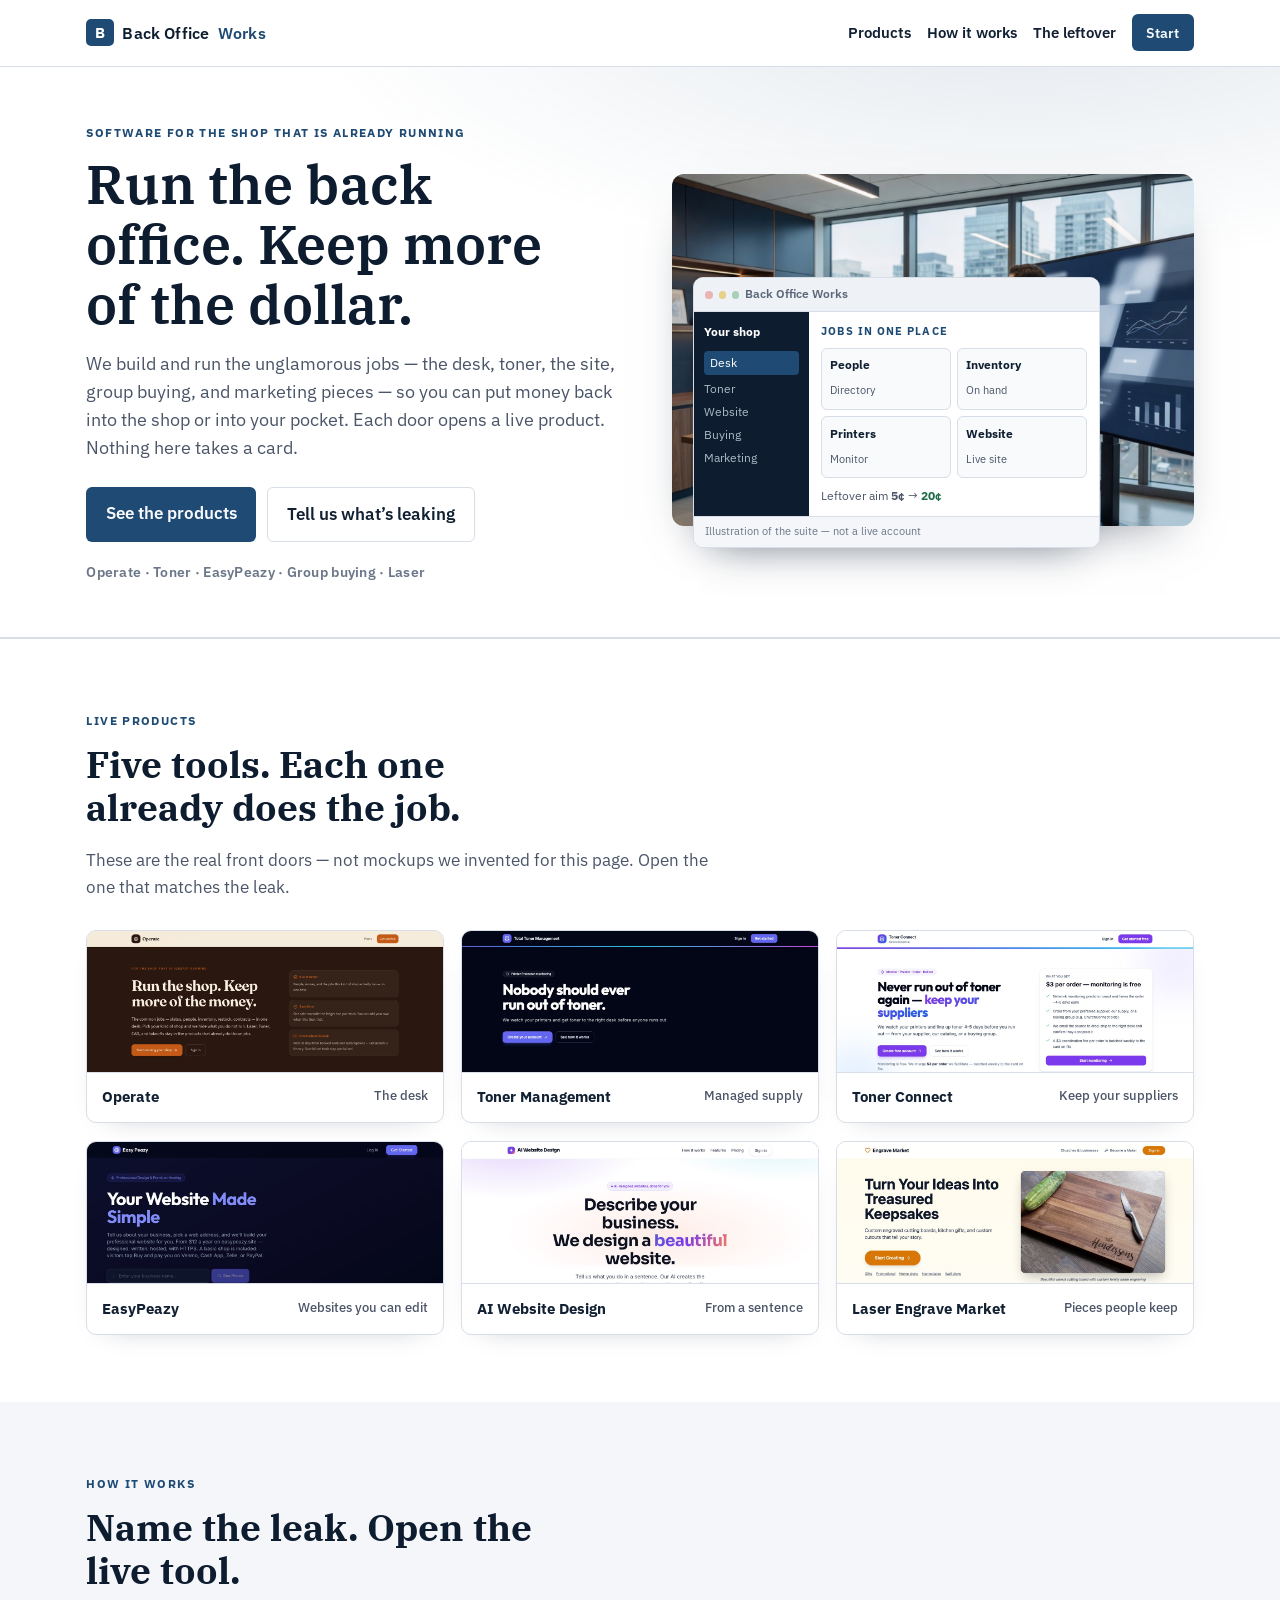
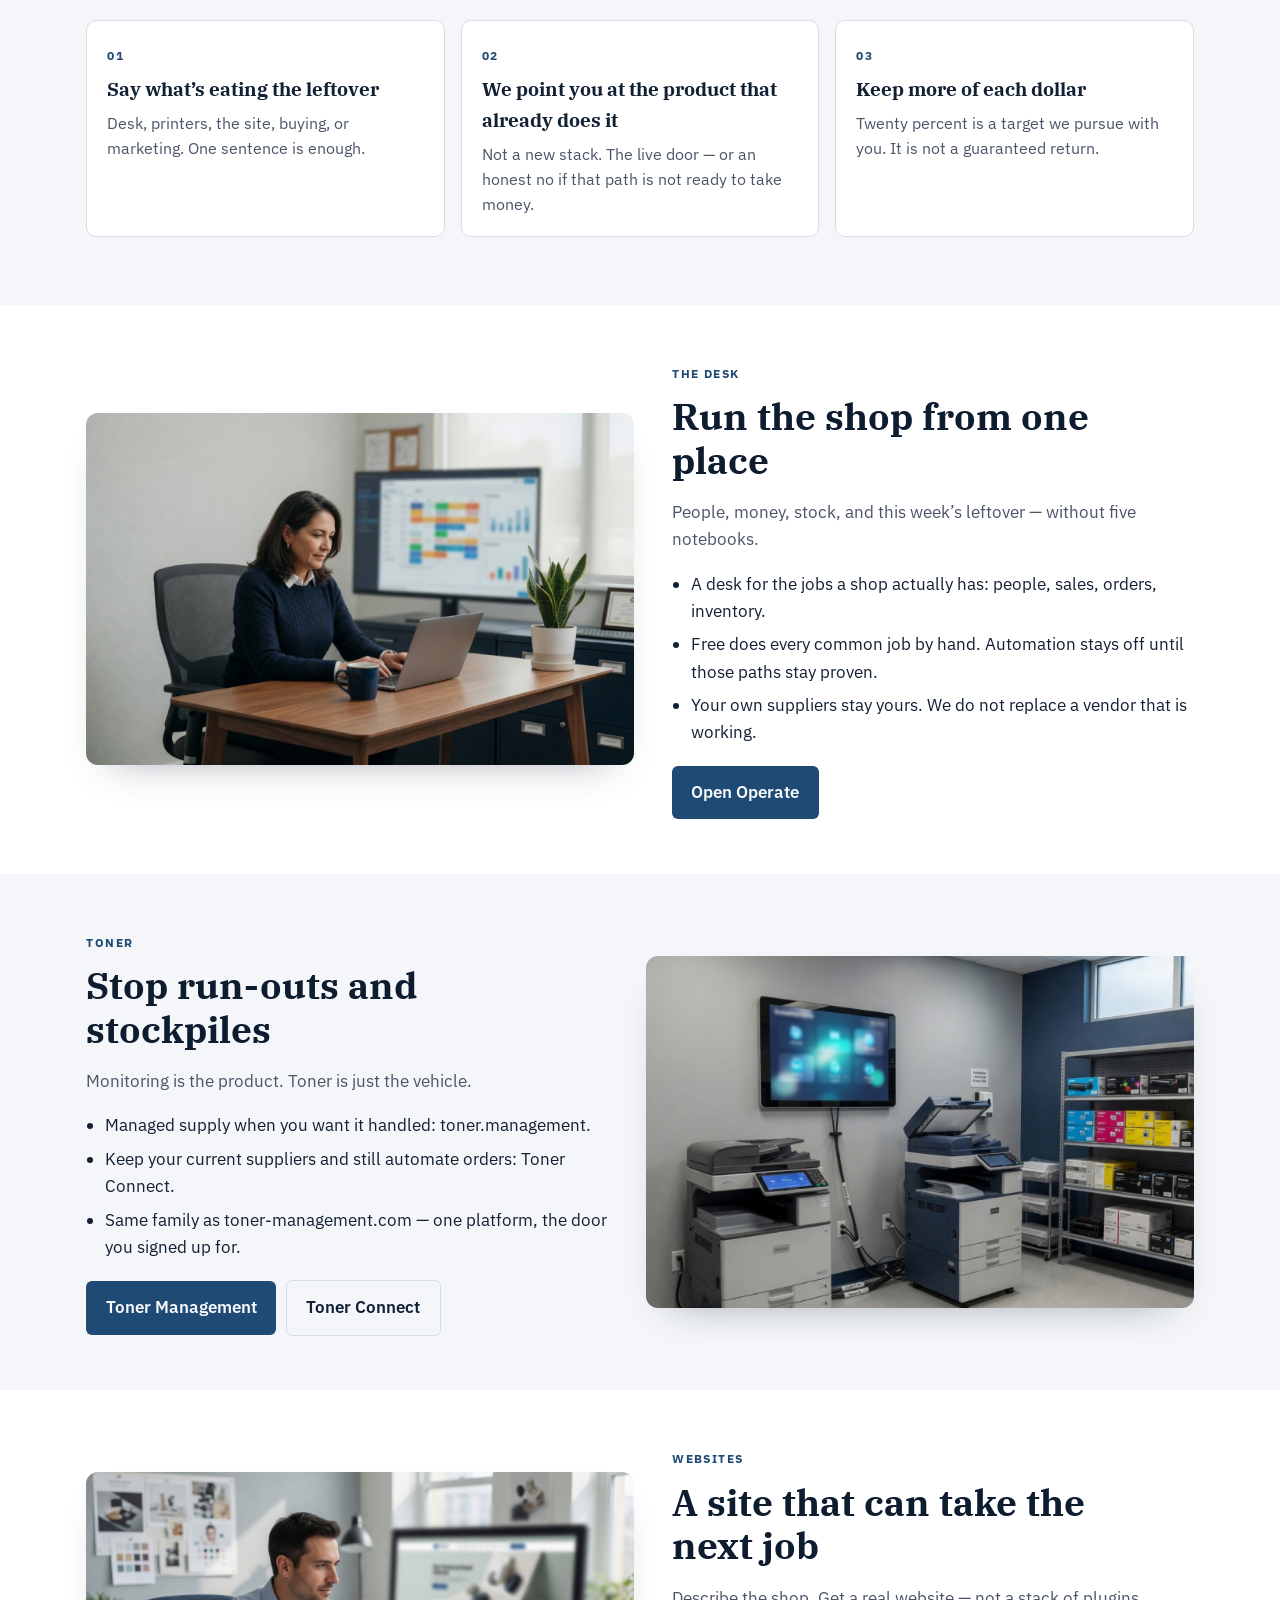
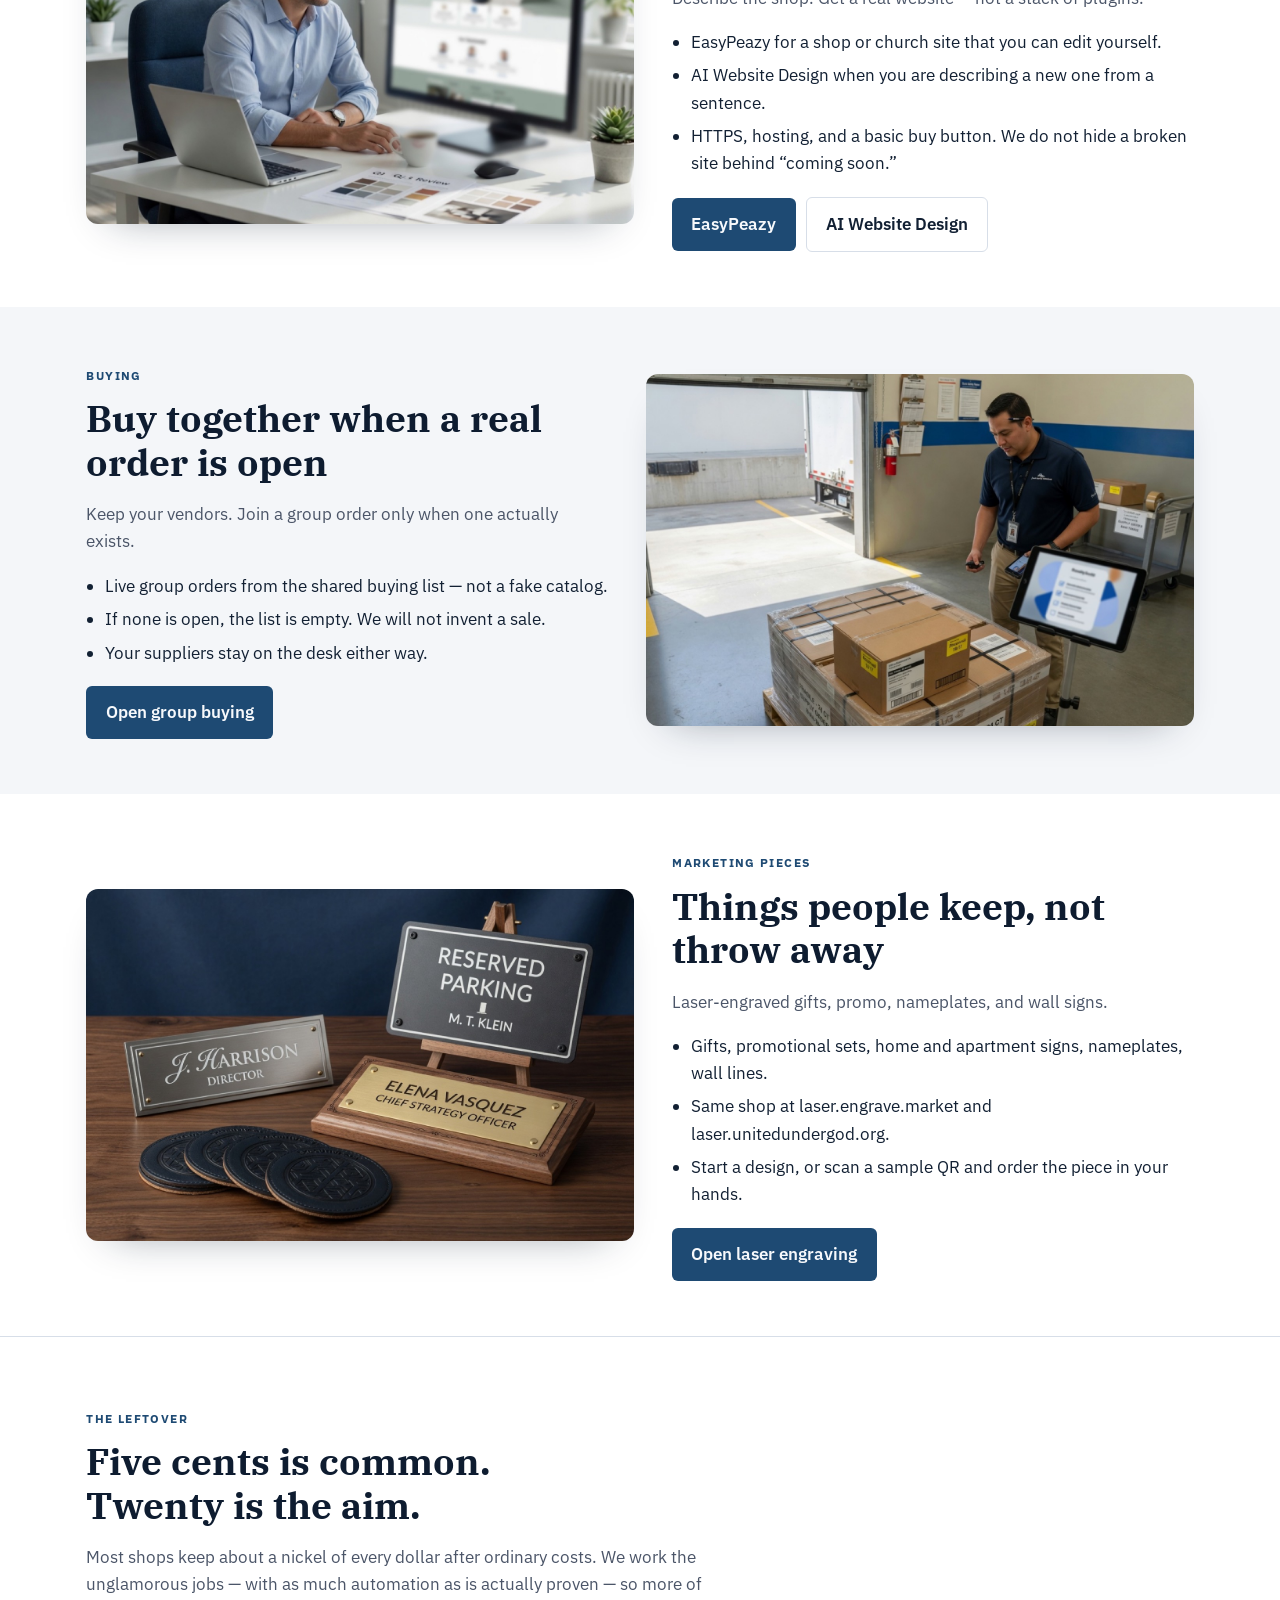
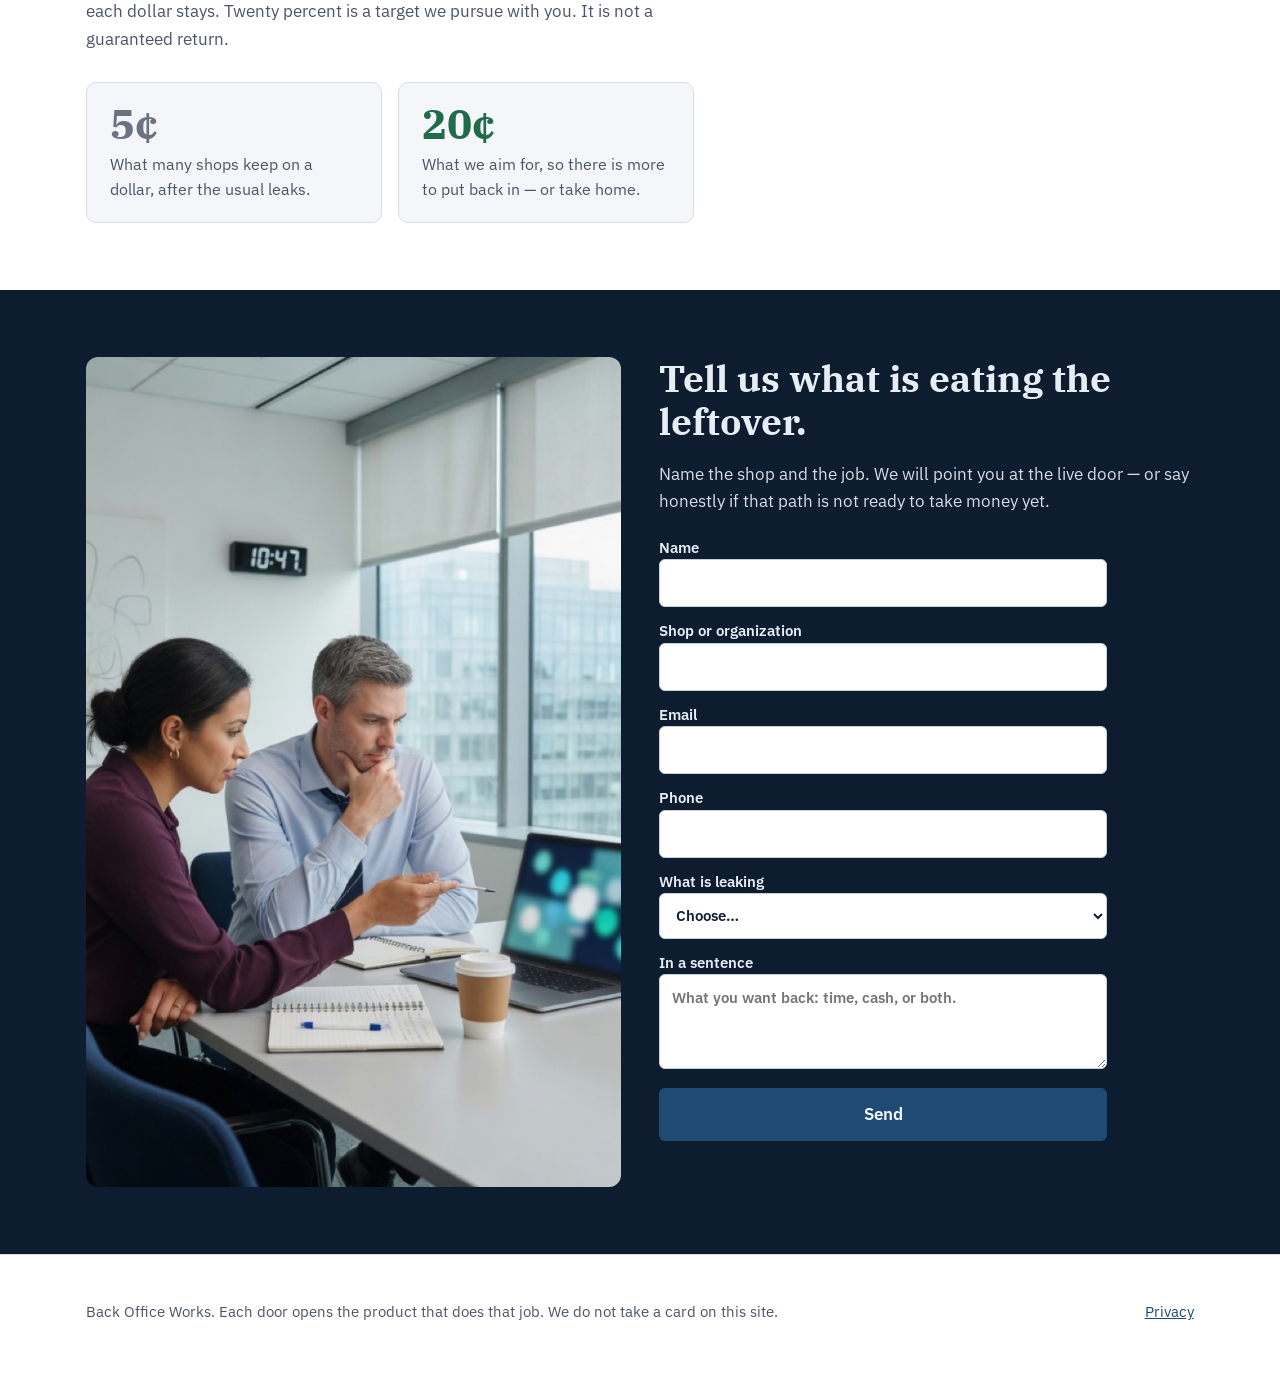
==== commit 6ba57389: "Put the product-map note inside the window and stack mobile CTAs." ====
--- a/index.html
+++ b/index.html
@@ -72,8 +72,8 @@
               <p class="app-aim">Leftover aim <b>5¢</b> → <b>20¢</b></p>
             </div>
           </div>
+          <p class="app-foot">Illustration of the suite — not a live account</p>
         </div>
-        <p class="caption">Product map — an illustration of the suite, not a live account.</p>
       </div>
     </div>
   </section>
--- a/styles.css
+++ b/styles.css
@@ -120,7 +120,7 @@
   background:
     radial-gradient(1200px 420px at 80% -10%, rgba(30, 74, 115, 0.12), transparent 60%),
     #fff;
-  padding: 3.2rem 0 2.4rem;
+  padding: 3.2rem 0 3.4rem;
   border-bottom: 1px solid var(--line);
 }
 .hero-grid {
@@ -137,6 +137,7 @@
   font-weight: 700;
   margin: 0 0 0.75rem;
   color: var(--navy);
+  max-width: 100%;
 }
 .kicker-ink { color: var(--navy); }
 h1 {
@@ -179,7 +180,7 @@
   position: absolute;
   left: 4%;
   right: 18%;
-  bottom: -1.6rem;
+  bottom: -1.35rem;
   background: #fff;
   border: 1px solid var(--line);
   border-radius: 10px;
@@ -254,10 +255,13 @@
   color: var(--muted);
 }
 .app-aim b:last-child { color: var(--aim); }
-.caption {
-  margin: 2.1rem 0 0;
-  font-size: 0.78rem;
+.app-foot {
+  margin: 0;
+  padding: 0.4rem 0.7rem;
+  font-size: 0.68rem;
   color: #6b7789;
+  background: #f4f6f9;
+  border-top: 1px solid var(--line);
 }
 
 section { padding: 4.2rem 0; }
@@ -292,6 +296,7 @@
   overflow: hidden;
   box-shadow: 0 10px 28px -22px rgba(14, 28, 48, 0.4);
 }
+.shot { transition: transform 0.15s ease, border-color 0.15s ease; }
 .shot:hover { border-color: #b9c7d8; transform: translateY(-2px); }
 .browser {
   background: #e8eef4;
@@ -438,7 +443,7 @@
   .feature-alt .feature-grid img { order: 0; }
   .hero-photo, .feature-grid img, .form-grid img { height: 16.5rem; }
   .app-window { position: relative; left: auto; right: auto; bottom: auto; margin-top: -2.4rem; }
-  .caption { margin-top: 0.7rem; }
+  .cta-row .btn { margin-left: 0; }
   .shot-grid { grid-template-columns: 1fr 1fr; }
 }
 @media (max-width: 720px) {
@@ -446,4 +451,7 @@
   .aim { grid-template-columns: 1fr; }
   .shot-grid { grid-template-columns: 1fr; }
   .app-body { grid-template-columns: 5.6rem 1fr; }
-}
+  .kicker { display: block; letter-spacing: 0.08em; }
+  .cta-row { flex-direction: column; }
+  .cta-row .btn { width: 100%; text-align: center; }
+}
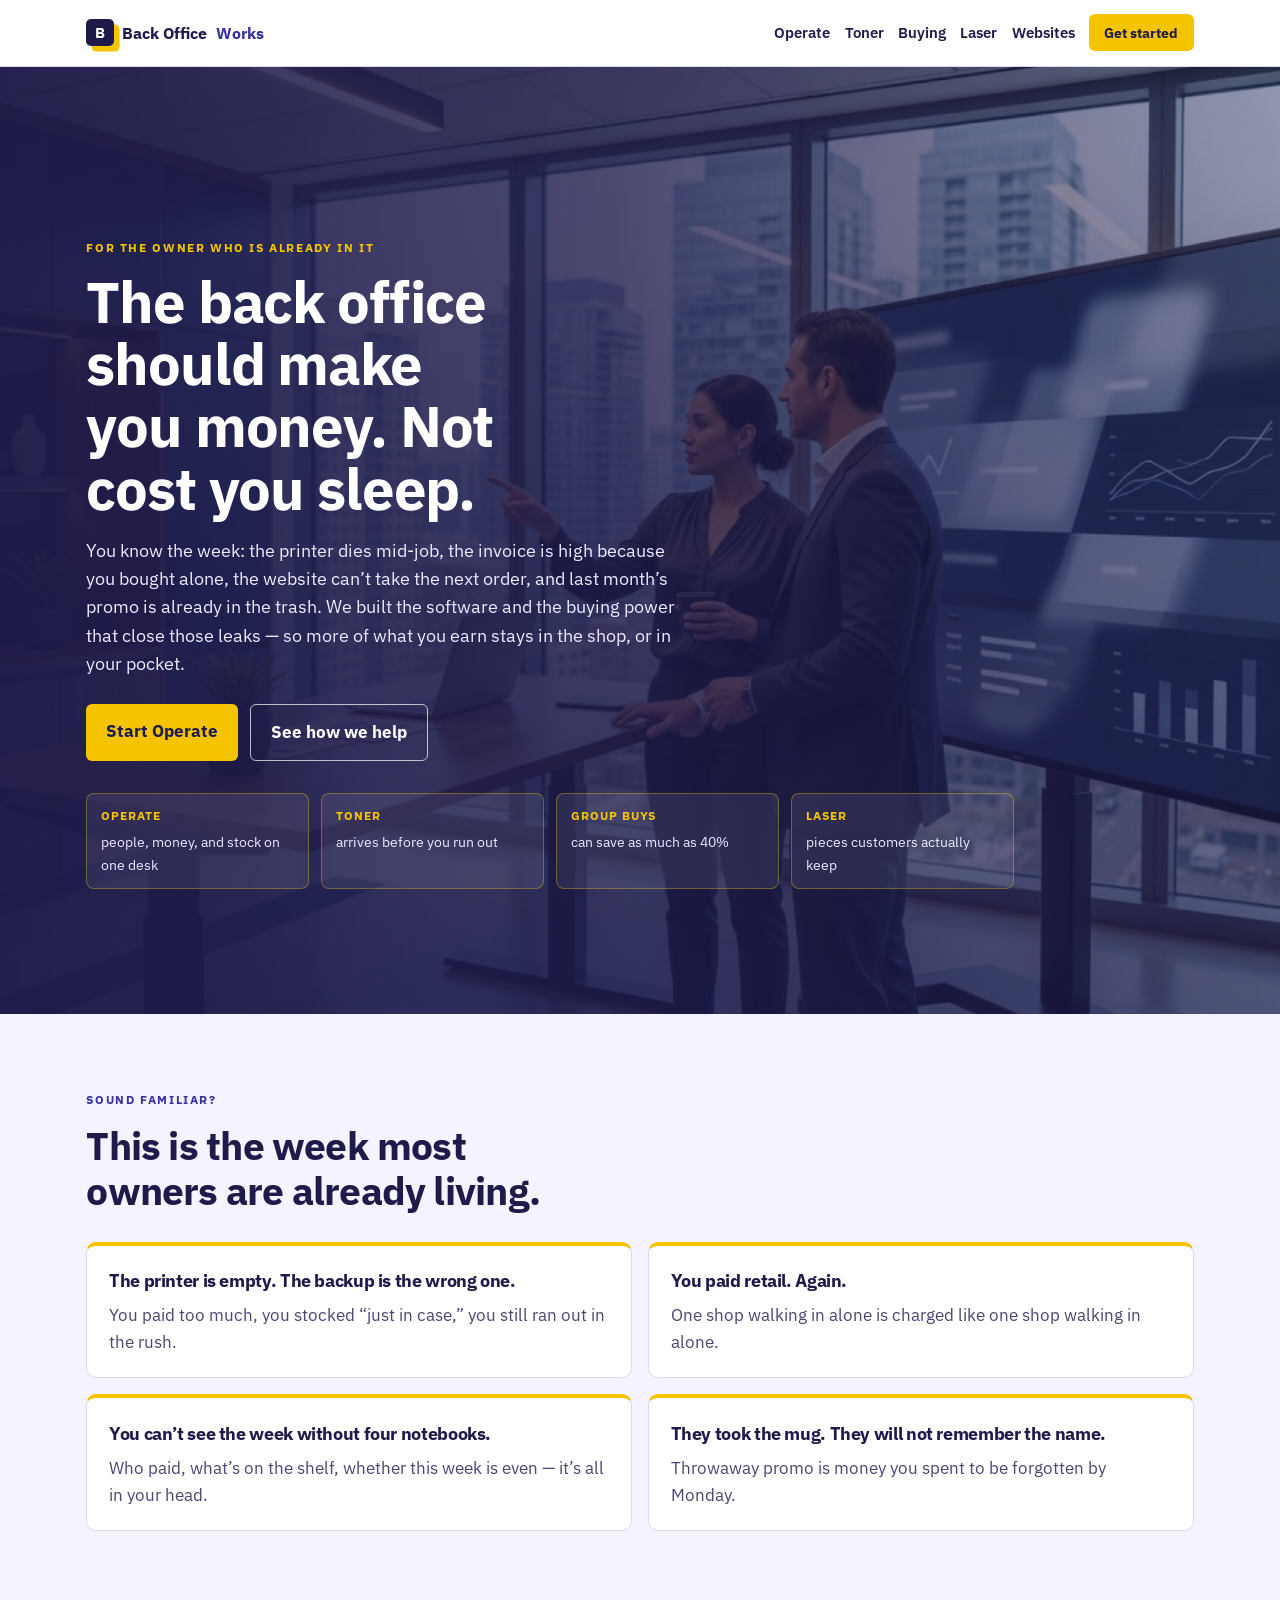
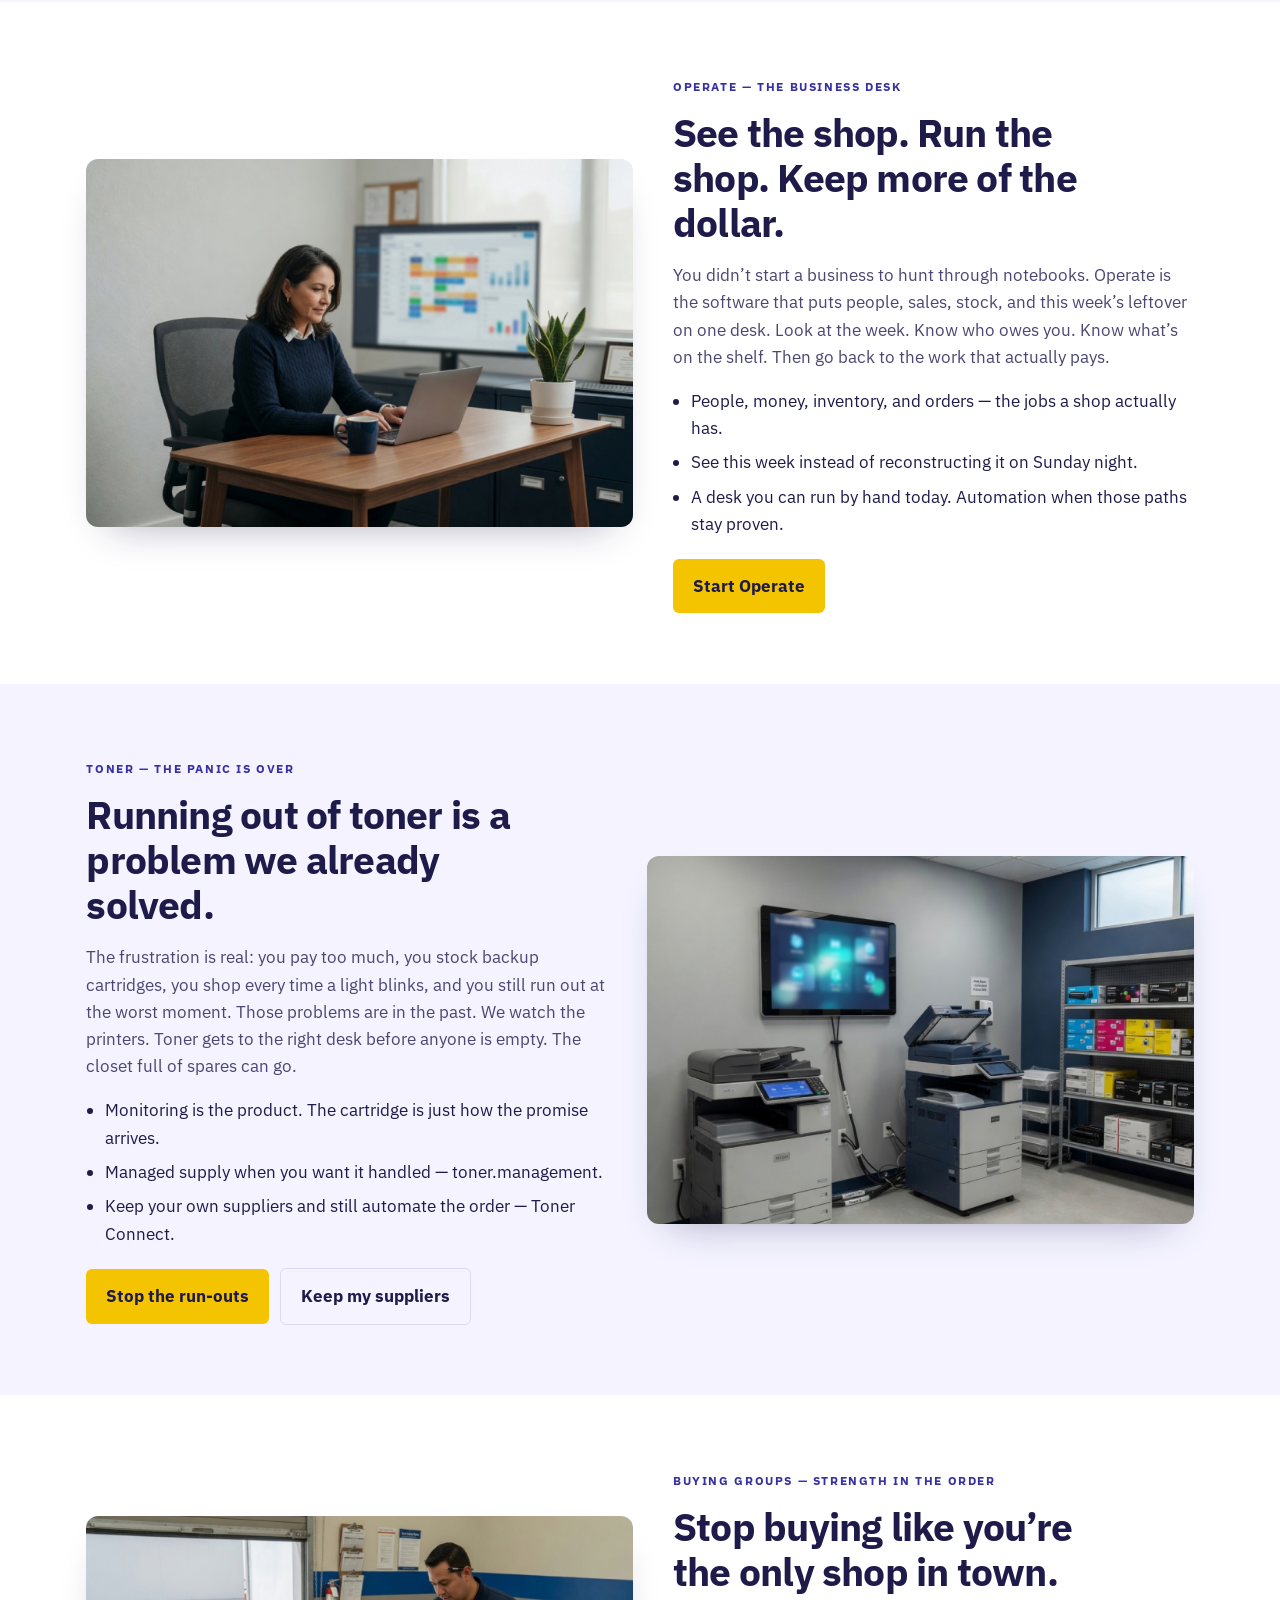
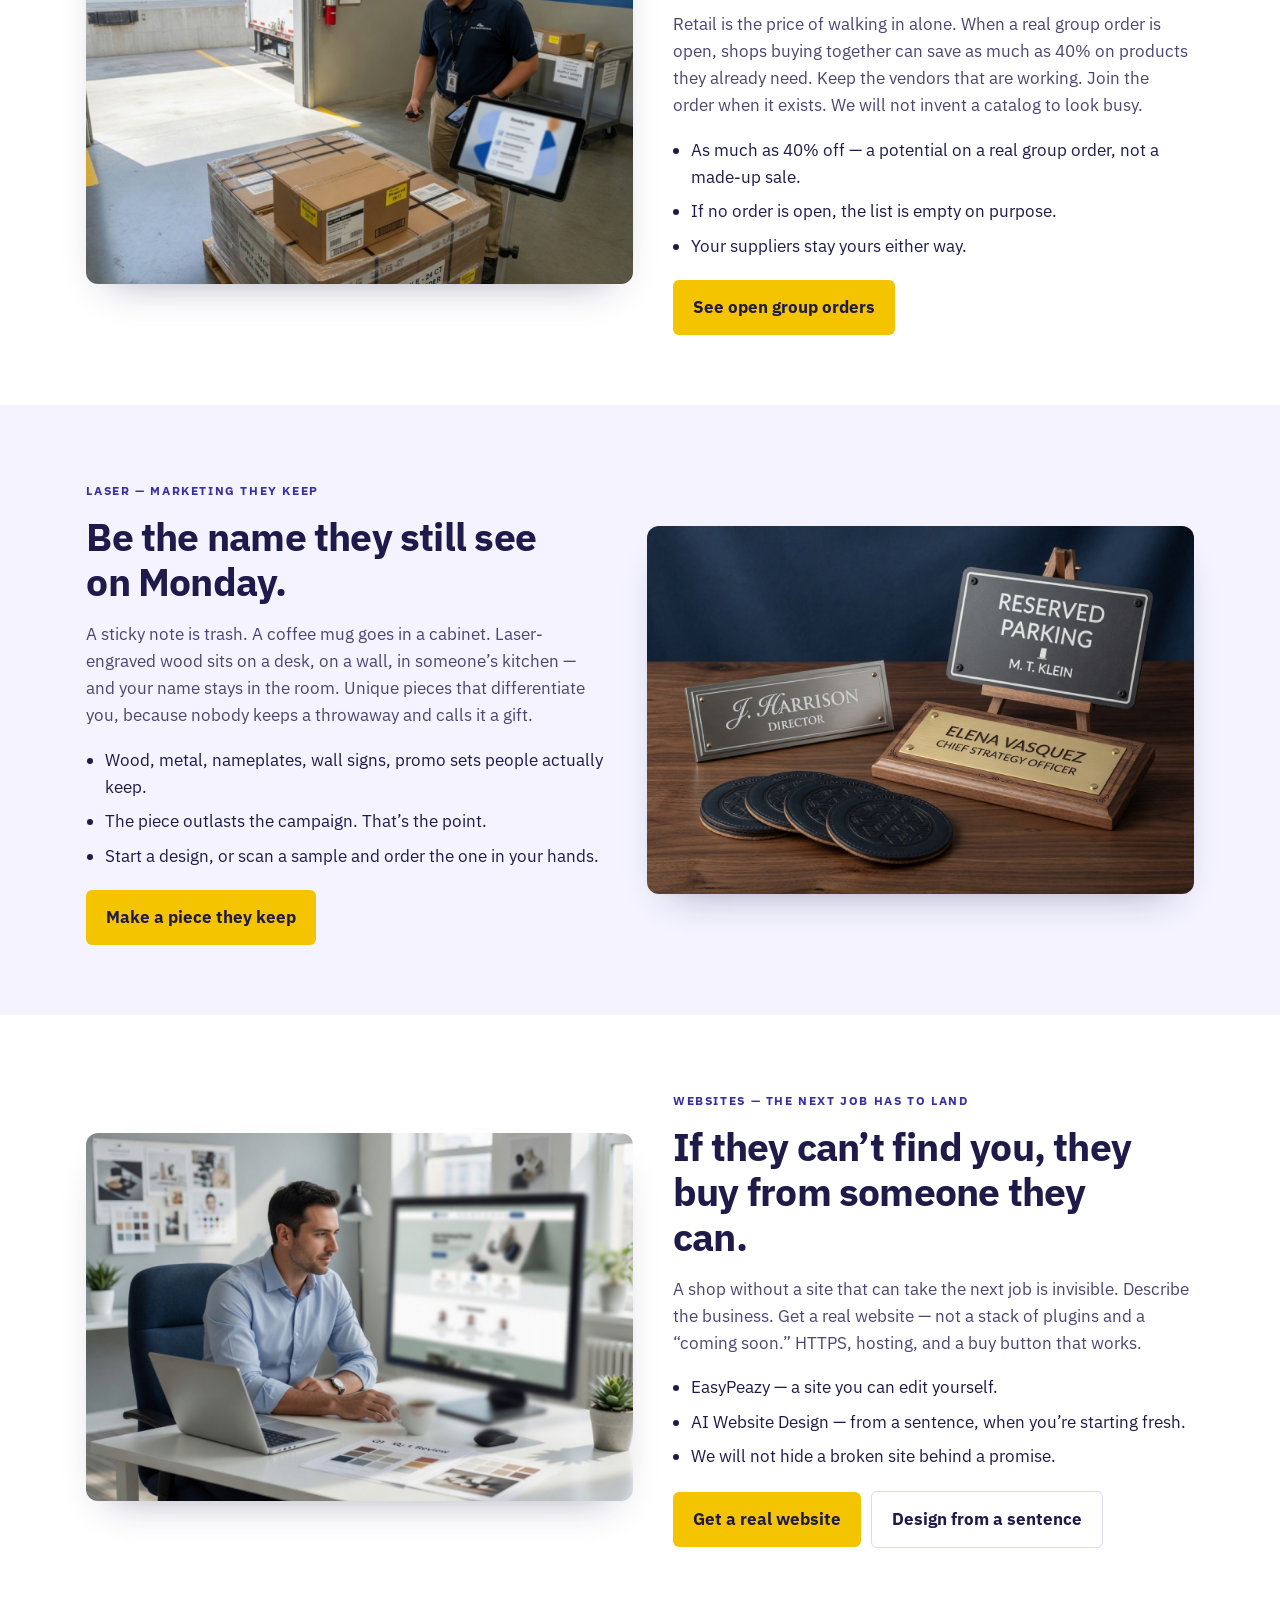
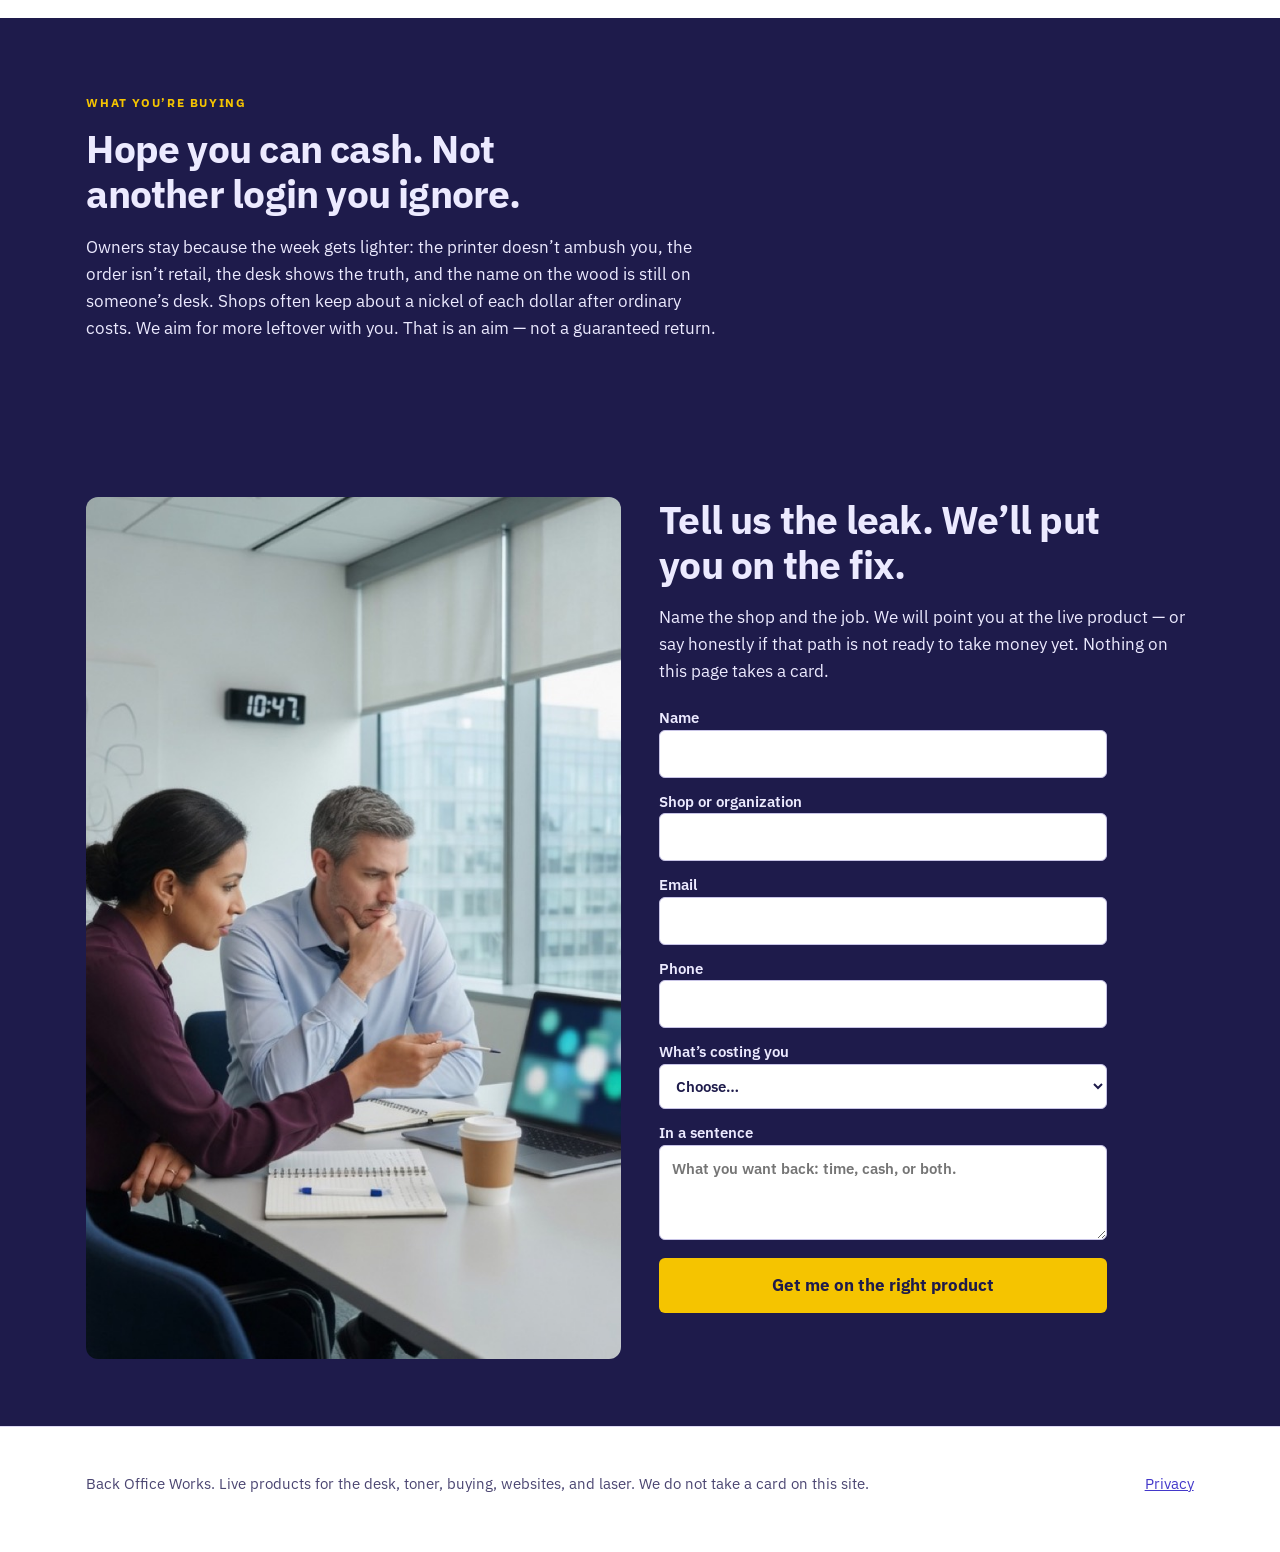
==== commit 4f6d074f: "Rebuild as an indigo sales page that leads with the offer. Sell Operate, toner, group buying, laser," ====
--- a/index.html
+++ b/index.html
@@ -3,17 +3,17 @@
 <head>
   <meta charset="utf-8" />
   <meta name="viewport" content="width=device-width, initial-scale=1" />
-  <title>Back Office Works — software for the shop that is already running</title>
-  <meta name="description" content="Business software for shops that are already running: desk, toner, websites, group buying, and engraved marketing. Typical leftover is about 5%. We aim for 20% — an aim, not a promise. This site does not take a card." />
+  <title>Back Office Works — keep more of what you earn</title>
+  <meta name="description" content="Operate runs the desk. We stop toner run-outs. Group buys can save as much as 40%. Laser-engraved wood is the piece customers keep. A real website that can take the next job. This site does not take a card." />
   <link rel="canonical" href="https://backoffice.works/" />
   <link rel="icon" href="/favicon.svg" type="image/svg+xml" />
-  <meta property="og:title" content="Back Office Works" />
-  <meta property="og:description" content="Software for the jobs a shop actually has. Desk, toner, websites, buying, and marketing pieces." />
+  <meta property="og:title" content="Back Office Works — keep more of what you earn" />
+  <meta property="og:description" content="The back office should make you money — not cost you sleep. Operate, toner, group buying, websites, and laser pieces people keep." />
   <meta property="og:image" content="https://backoffice.works/images/hero-team.jpg" />
   <meta property="og:url" content="https://backoffice.works/" />
   <link rel="preconnect" href="https://fonts.googleapis.com" />
   <link rel="preconnect" href="https://fonts.gstatic.com" crossorigin />
-  <link href="https://fonts.googleapis.com/css2?family=IBM+Plex+Sans:wght@400;500;600;700&family=IBM+Plex+Serif:wght@500;600&display=swap" rel="stylesheet" />
+  <link href="https://fonts.googleapis.com/css2?family=IBM+Plex+Sans:wght@400;500;600;700&display=swap" rel="stylesheet" />
   <link rel="stylesheet" href="/styles.css" />
 </head>
 <body>
@@ -21,261 +21,220 @@
     <div class="bar">
       <a class="mark" href="/"><span class="logo" aria-hidden="true">B</span> Back Office <em>Works</em></a>
       <nav>
-        <a href="#products">Products</a>
-        <a href="#how">How it works</a>
-        <a href="#leftover">The leftover</a>
-        <a class="btn btn-sm" href="#start">Start</a>
+        <a href="#operate">Operate</a>
+        <a href="#toner">Toner</a>
+        <a href="#buying">Buying</a>
+        <a href="#laser">Laser</a>
+        <a href="#web">Websites</a>
+        <a class="btn btn-sm" href="#start">Get started</a>
       </nav>
     </div>
   </header>
 
   <section class="hero">
-    <div class="hero-grid wrap">
-      <div class="hero-copy">
-        <p class="kicker">Software for the shop that is already running</p>
-        <h1>Run the back office. Keep more of the dollar.</h1>
-        <p class="lede">
-          We build and run the unglamorous jobs — the desk, toner, the site, group buying,
-          and marketing pieces — so you can put money back into the shop or into your pocket.
-          Each door opens a live product. Nothing here takes a card.
-        </p>
-        <div class="cta-row">
-          <a class="btn" href="#products">See the products</a>
-          <a class="btn ghost-ink" href="#start">Tell us what’s leaking</a>
-        </div>
-        <p class="trust">Operate · Toner · EasyPeazy · Group buying · Laser</p>
-      </div>
-      <div class="hero-visual">
-        <img class="hero-photo" src="/images/hero-team.jpg" alt="Two professionals in a modern office reviewing an operations dashboard." />
-        <div class="app-window" aria-hidden="true">
-          <div class="app-chrome">
-            <i></i><i></i><i></i>
-            <span>Back Office Works</span>
-          </div>
-          <div class="app-body">
-            <aside>
-              <strong>Your shop</strong>
-              <span class="on">Desk</span>
-              <span>Toner</span>
-              <span>Website</span>
-              <span>Buying</span>
-              <span>Marketing</span>
-            </aside>
-            <div class="app-main">
-              <p class="app-kicker">Jobs in one place</p>
-              <div class="app-tiles">
-                <article><b>People</b><small>Directory</small></article>
-                <article><b>Inventory</b><small>On hand</small></article>
-                <article><b>Printers</b><small>Monitor</small></article>
-                <article><b>Website</b><small>Live site</small></article>
-              </div>
-              <p class="app-aim">Leftover aim <b>5¢</b> → <b>20¢</b></p>
-            </div>
-          </div>
-          <p class="app-foot">Illustration of the suite — not a live account</p>
-        </div>
-      </div>
-    </div>
-  </section>
-
-  <section class="shots" id="products">
+    <img class="hero-bg" src="/images/hero-team.jpg" alt="" />
+    <div class="hero-veil"></div>
+    <div class="hero-copy wrap">
+      <p class="kicker">For the owner who is already in it</p>
+      <h1>The back office should make you money. Not cost you sleep.</h1>
+      <p class="lede">
+        You know the week: the printer dies mid-job, the invoice is high because you bought
+        alone, the website can’t take the next order, and last month’s promo is already in
+        the trash. We built the software and the buying power that close those leaks —
+        so more of what you earn stays in the shop, or in your pocket.
+      </p>
+      <div class="cta-row">
+        <a class="btn btn-yellow" href="https://operate.unitedundergod.org">Start Operate</a>
+        <a class="btn ghost" href="#offers">See how we help</a>
+      </div>
+      <ul class="proof">
+        <li><strong>Operate</strong> people, money, and stock on one desk</li>
+        <li><strong>Toner</strong> arrives before you run out</li>
+        <li><strong>Group buys</strong> can save as much as 40%</li>
+        <li><strong>Laser</strong> pieces customers actually keep</li>
+      </ul>
+    </div>
+  </section>
+
+  <section class="pain" id="offers">
     <div class="wrap">
-      <p class="kicker kicker-ink">Live products</p>
-      <h2>Five tools. Each one already does the job.</h2>
-      <p class="fine">These are the real front doors — not mockups we invented for this page. Open the one that matches the leak.</p>
-      <div class="shot-grid">
-        <a class="shot" href="https://operate.unitedundergod.org">
-          <div class="browser"><img src="/images/product-operate.jpg" alt="Operate homepage" /></div>
-          <span>Operate <em>The desk</em></span>
-        </a>
-        <a class="shot" href="https://toner.management">
-          <div class="browser"><img src="/images/product-toner.jpg" alt="Toner Management homepage" /></div>
-          <span>Toner Management <em>Managed supply</em></span>
-        </a>
-        <a class="shot" href="https://tonerconnect.io">
-          <div class="browser"><img src="/images/product-tonerconnect.jpg" alt="Toner Connect homepage" /></div>
-          <span>Toner Connect <em>Keep your suppliers</em></span>
-        </a>
-        <a class="shot" href="https://easypeazy.site">
-          <div class="browser"><img src="/images/product-easypeazy.jpg" alt="EasyPeazy homepage" /></div>
-          <span>EasyPeazy <em>Websites you can edit</em></span>
-        </a>
-        <a class="shot" href="https://ai-website.design">
-          <div class="browser"><img src="/images/product-aiweb.jpg" alt="AI Website Design homepage" /></div>
-          <span>AI Website Design <em>From a sentence</em></span>
-        </a>
-        <a class="shot" href="https://laser.engrave.market">
-          <div class="browser"><img src="/images/product-laser.jpg" alt="Laser Engrave Market homepage" /></div>
-          <span>Laser Engrave Market <em>Pieces people keep</em></span>
-        </a>
-      </div>
-    </div>
-  </section>
-
-  <section class="how" id="how">
+      <p class="kicker kicker-ink">Sound familiar?</p>
+      <h2>This is the week most owners are already living.</h2>
+      <div class="pain-grid">
+        <article>
+          <h3>The printer is empty. The backup is the wrong one.</h3>
+          <p>You paid too much, you stocked “just in case,” you still ran out in the rush.</p>
+        </article>
+        <article>
+          <h3>You paid retail. Again.</h3>
+          <p>One shop walking in alone is charged like one shop walking in alone.</p>
+        </article>
+        <article>
+          <h3>You can’t see the week without four notebooks.</h3>
+          <p>Who paid, what’s on the shelf, whether this week is even — it’s all in your head.</p>
+        </article>
+        <article>
+          <h3>They took the mug. They will not remember the name.</h3>
+          <p>Throwaway promo is money you spent to be forgotten by Monday.</p>
+        </article>
+      </div>
+    </div>
+  </section>
+
+  <section class="feature" id="operate">
+    <div class="feature-grid wrap">
+      <img src="/images/desk.jpg" alt="An owner running the shop from a laptop at a clean desk." />
+      <div>
+        <p class="kicker kicker-ink">Operate — the business desk</p>
+        <h2>See the shop. Run the shop. Keep more of the dollar.</h2>
+        <p class="fine">
+          You didn’t start a business to hunt through notebooks. Operate is the software
+          that puts people, sales, stock, and this week’s leftover on one desk. Look at
+          the week. Know who owes you. Know what’s on the shelf. Then go back to the work
+          that actually pays.
+        </p>
+        <ul class="benefits">
+          <li>People, money, inventory, and orders — the jobs a shop actually has.</li>
+          <li>See this week instead of reconstructing it on Sunday night.</li>
+          <li>A desk you can run by hand today. Automation when those paths stay proven.</li>
+        </ul>
+        <a class="btn btn-yellow" href="https://operate.unitedundergod.org">Start Operate</a>
+      </div>
+    </div>
+  </section>
+
+  <section class="feature feature-alt" id="toner">
+    <div class="feature-grid wrap">
+      <img src="/images/toner.jpg" alt="A clean print room with copiers and organized toner supply." />
+      <div>
+        <p class="kicker kicker-ink">Toner — the panic is over</p>
+        <h2>Running out of toner is a problem we already solved.</h2>
+        <p class="fine">
+          The frustration is real: you pay too much, you stock backup cartridges, you shop
+          every time a light blinks, and you still run out at the worst moment. Those
+          problems are in the past. We watch the printers. Toner gets to the right desk
+          before anyone is empty. The closet full of spares can go.
+        </p>
+        <ul class="benefits">
+          <li>Monitoring is the product. The cartridge is just how the promise arrives.</li>
+          <li>Managed supply when you want it handled — toner.management.</li>
+          <li>Keep your own suppliers and still automate the order — Toner Connect.</li>
+        </ul>
+        <a class="btn btn-yellow" href="https://toner.management">Stop the run-outs</a>
+        <a class="btn ghost-ink" href="https://tonerconnect.io">Keep my suppliers</a>
+      </div>
+    </div>
+  </section>
+
+  <section class="feature" id="buying">
+    <div class="feature-grid wrap">
+      <img src="/images/buying.jpg" alt="A receiving dock checking in a group supply order." />
+      <div>
+        <p class="kicker kicker-ink">Buying groups — strength in the order</p>
+        <h2>Stop buying like you’re the only shop in town.</h2>
+        <p class="fine">
+          Retail is the price of walking in alone. When a real group order is open, shops
+          buying together can save as much as 40% on products they already need. Keep the
+          vendors that are working. Join the order when it exists. We will not invent a
+          catalog to look busy.
+        </p>
+        <ul class="benefits">
+          <li>As much as 40% off — a potential on a real group order, not a made-up sale.</li>
+          <li>If no order is open, the list is empty on purpose.</li>
+          <li>Your suppliers stay yours either way.</li>
+        </ul>
+        <a class="btn btn-yellow" href="https://operate.unitedundergod.org/buy">See open group orders</a>
+      </div>
+    </div>
+  </section>
+
+  <section class="feature feature-alt" id="laser">
+    <div class="feature-grid wrap">
+      <img src="/images/laser.jpg" alt="Laser-engraved nameplates, a desk plaque, and coasters." />
+      <div>
+        <p class="kicker kicker-ink">Laser — marketing they keep</p>
+        <h2>Be the name they still see on Monday.</h2>
+        <p class="fine">
+          A sticky note is trash. A coffee mug goes in a cabinet. Laser-engraved wood sits
+          on a desk, on a wall, in someone’s kitchen — and your name stays in the room.
+          Unique pieces that differentiate you, because nobody keeps a throwaway and calls
+          it a gift.
+        </p>
+        <ul class="benefits">
+          <li>Wood, metal, nameplates, wall signs, promo sets people actually keep.</li>
+          <li>The piece outlasts the campaign. That’s the point.</li>
+          <li>Start a design, or scan a sample and order the one in your hands.</li>
+        </ul>
+        <a class="btn btn-yellow" href="https://laser.engrave.market">Make a piece they keep</a>
+      </div>
+    </div>
+  </section>
+
+  <section class="feature" id="web">
+    <div class="feature-grid wrap">
+      <img src="/images/website.jpg" alt="A professional reviewing a business website on a large monitor." />
+      <div>
+        <p class="kicker kicker-ink">Websites — the next job has to land</p>
+        <h2>If they can’t find you, they buy from someone they can.</h2>
+        <p class="fine">
+          A shop without a site that can take the next job is invisible. Describe the
+          business. Get a real website — not a stack of plugins and a “coming soon.”
+          HTTPS, hosting, and a buy button that works.
+        </p>
+        <ul class="benefits">
+          <li>EasyPeazy — a site you can edit yourself.</li>
+          <li>AI Website Design — from a sentence, when you’re starting fresh.</li>
+          <li>We will not hide a broken site behind a promise.</li>
+        </ul>
+        <a class="btn btn-yellow" href="https://easypeazy.site">Get a real website</a>
+        <a class="btn ghost-ink" href="https://ai-website.design">Design from a sentence</a>
+      </div>
+    </div>
+  </section>
+
+  <section class="hope">
     <div class="wrap">
-      <p class="kicker kicker-ink">How it works</p>
-      <h2>Name the leak. Open the live tool.</h2>
-      <div class="steps">
-        <article>
-          <span>01</span>
-          <h3>Say what’s eating the leftover</h3>
-          <p>Desk, printers, the site, buying, or marketing. One sentence is enough.</p>
-        </article>
-        <article>
-          <span>02</span>
-          <h3>We point you at the product that already does it</h3>
-          <p>Not a new stack. The live door — or an honest no if that path is not ready to take money.</p>
-        </article>
-        <article>
-          <span>03</span>
-          <h3>Keep more of each dollar</h3>
-          <p>Twenty percent is a target we pursue with you. It is not a guaranteed return.</p>
-        </article>
-      </div>
-    </div>
-  </section>
-
-  <section class="feature">
-    <div class="feature-grid wrap">
-      <img src="/images/desk.jpg" alt="A shop owner working the desk from a laptop in a professional office." />
-      <div>
-        <p class="kicker kicker-ink">The desk</p>
-        <h2>Run the shop from one place</h2>
-        <p class="fine">People, money, stock, and this week’s leftover — without five notebooks.</p>
-        <ul>
-          <li>A desk for the jobs a shop actually has: people, sales, orders, inventory.</li>
-          <li>Free does every common job by hand. Automation stays off until those paths stay proven.</li>
-          <li>Your own suppliers stay yours. We do not replace a vendor that is working.</li>
-        </ul>
-        <a class="btn" href="https://operate.unitedundergod.org">Open Operate</a>
-      </div>
-    </div>
-  </section>
-
-  <section class="feature feature-alt">
-    <div class="feature-grid wrap">
-      <img src="/images/toner.jpg" alt="A maintained office print room with copiers and organized toner supply." />
-      <div>
-        <p class="kicker kicker-ink">Toner</p>
-        <h2>Stop run-outs and stockpiles</h2>
-        <p class="fine">Monitoring is the product. Toner is just the vehicle.</p>
-        <ul>
-          <li>Managed supply when you want it handled: toner.management.</li>
-          <li>Keep your current suppliers and still automate orders: Toner Connect.</li>
-          <li>Same family as toner-management.com — one platform, the door you signed up for.</li>
-        </ul>
-        <a class="btn" href="https://toner.management">Toner Management</a>
-        <a class="btn ghost-ink" href="https://tonerconnect.io">Toner Connect</a>
-      </div>
-    </div>
-  </section>
-
-  <section class="feature">
-    <div class="feature-grid wrap">
-      <img src="/images/website.jpg" alt="A designer reviewing a business website on a large monitor." />
-      <div>
-        <p class="kicker kicker-ink">Websites</p>
-        <h2>A site that can take the next job</h2>
-        <p class="fine">Describe the shop. Get a real website — not a stack of plugins.</p>
-        <ul>
-          <li>EasyPeazy for a shop or church site that you can edit yourself.</li>
-          <li>AI Website Design when you are describing a new one from a sentence.</li>
-          <li>HTTPS, hosting, and a basic buy button. We do not hide a broken site behind “coming soon.”</li>
-        </ul>
-        <a class="btn" href="https://easypeazy.site">EasyPeazy</a>
-        <a class="btn ghost-ink" href="https://ai-website.design">AI Website Design</a>
-      </div>
-    </div>
-  </section>
-
-  <section class="feature feature-alt">
-    <div class="feature-grid wrap">
-      <img src="/images/buying.jpg" alt="A receiving dock with a pallet of supplies being checked in." />
-      <div>
-        <p class="kicker kicker-ink">Buying</p>
-        <h2>Buy together when a real order is open</h2>
-        <p class="fine">Keep your vendors. Join a group order only when one actually exists.</p>
-        <ul>
-          <li>Live group orders from the shared buying list — not a fake catalog.</li>
-          <li>If none is open, the list is empty. We will not invent a sale.</li>
-          <li>Your suppliers stay on the desk either way.</li>
-        </ul>
-        <a class="btn" href="https://operate.unitedundergod.org/buy">Open group buying</a>
-      </div>
-    </div>
-  </section>
-
-  <section class="feature">
-    <div class="feature-grid wrap">
-      <img src="/images/laser.jpg" alt="Laser-engraved nameplates, a desk plaque, coasters, and a parking sign." />
-      <div>
-        <p class="kicker kicker-ink">Marketing pieces</p>
-        <h2>Things people keep, not throw away</h2>
-        <p class="fine">Laser-engraved gifts, promo, nameplates, and wall signs.</p>
-        <ul>
-          <li>Gifts, promotional sets, home and apartment signs, nameplates, wall lines.</li>
-          <li>Same shop at laser.engrave.market and laser.unitedundergod.org.</li>
-          <li>Start a design, or scan a sample QR and order the piece in your hands.</li>
-        </ul>
-        <a class="btn" href="https://laser.engrave.market">Open laser engraving</a>
-      </div>
-    </div>
-  </section>
-
-  <section id="leftover" class="aim-block">
-    <div class="wrap aim-grid">
-      <div>
-        <p class="kicker kicker-ink">The leftover</p>
-        <h2>Five cents is common. Twenty is the aim.</h2>
-        <p class="fine">
-          Most shops keep about a nickel of every dollar after ordinary costs. We work the
-          unglamorous jobs — with as much automation as is actually proven — so more of each
-          dollar stays. Twenty percent is a target we pursue with you. It is not a guaranteed return.
-        </p>
-        <div class="aim">
-          <article class="typical">
-            <strong>5¢</strong>
-            <span>What many shops keep on a dollar, after the usual leaks.</span>
-          </article>
-          <article class="hope">
-            <strong>20¢</strong>
-            <span>What we aim for, so there is more to put back in — or take home.</span>
-          </article>
-        </div>
-      </div>
+      <p class="kicker kicker-ink">What you’re buying</p>
+      <h2>Hope you can cash. Not another login you ignore.</h2>
+      <p class="fine">
+        Owners stay because the week gets lighter: the printer doesn’t ambush you, the
+        order isn’t retail, the desk shows the truth, and the name on the wood is still
+        on someone’s desk. Shops often keep about a nickel of each dollar after ordinary
+        costs. We aim for more leftover with you. That is an aim — not a guaranteed return.
+      </p>
     </div>
   </section>
 
   <div class="form-block" id="start">
     <div class="wrap form-grid">
-      <img src="/images/meeting.jpg" alt="Two colleagues reviewing the next step at a conference table." />
-      <div>
-        <h2>Tell us what is eating the leftover.</h2>
-        <p class="fine">
-          Name the shop and the job. We will point you at the live door — or say honestly if that
-          path is not ready to take money yet.
+      <img src="/images/meeting.jpg" alt="Two colleagues deciding the next step at a conference table." />
+      <div>
+        <h2>Tell us the leak. We’ll put you on the fix.</h2>
+        <p class="fine">
+          Name the shop and the job. We will point you at the live product — or say
+          honestly if that path is not ready to take money yet. Nothing on this page
+          takes a card.
         </p>
         <form id="start-form">
           <label>Name <input name="name" required autocomplete="name" /></label>
           <label>Shop or organization <input name="shop" required /></label>
           <label>Email <input name="email" type="email" required autocomplete="email" /></label>
           <label>Phone <input name="phone" type="tel" autocomplete="tel" /></label>
-          <label>What is leaking
+          <label>What’s costing you
             <select name="job" required>
               <option value="">Choose…</option>
-              <option>The desk / daily operations</option>
-              <option>Toner and printers</option>
-              <option>The website</option>
-              <option>Buying and vendors</option>
-              <option>Marketing products / engraving</option>
+              <option>I can’t see the week / run the desk</option>
+              <option>Toner costs, stockpiles, and run-outs</option>
+              <option>Paying retail when I should buy with others</option>
+              <option>Marketing that gets thrown away</option>
+              <option>The website can’t take the next job</option>
               <option>More than one of these</option>
             </select>
           </label>
           <label>In a sentence
             <textarea name="notes" rows="3" required placeholder="What you want back: time, cash, or both."></textarea>
           </label>
-          <button class="btn" type="submit">Send</button>
+          <button class="btn btn-yellow" type="submit">Get me on the right product</button>
           <p class="fine" id="status"></p>
         </form>
       </div>
@@ -284,7 +243,7 @@
 
   <footer>
     <div class="wrap foot">
-      <p>Back Office Works. Each door opens the product that does that job. We do not take a card on this site.</p>
+      <p>Back Office Works. Live products for the desk, toner, buying, websites, and laser. We do not take a card on this site.</p>
       <p><a href="/privacy">Privacy</a></p>
     </div>
   </footer>
--- a/styles.css
+++ b/styles.css
@@ -1,13 +1,14 @@
 :root {
-  --ink: #122033;
-  --paper: #f4f6f9;
-  --card: #ffffff;
-  --muted: #4b5568;
-  --line: #d7dee8;
-  --navy: #1e4a73;
-  --navy-deep: #16385a;
-  --navy-ink: #0e1c30;
-  --aim: #1f6b4a;
+  --ink: #1e1b4b;
+  --paper: #ffffff;
+  --mist: #f4f3ff;
+  --muted: #4b4672;
+  --line: #ddd9f3;
+  --indigo: #3730a3;
+  --indigo-mid: #4338ca;
+  --indigo-deep: #1e1b4b;
+  --yellow: #f5c400;
+  --yellow-ink: #1e1b4b;
   --max: 72rem;
 }
 * { box-sizing: border-box; }
@@ -20,7 +21,7 @@
   line-height: 1.6;
   font-size: 1.0625rem;
 }
-a { color: var(--navy); }
+a { color: var(--indigo-mid); }
 img { max-width: 100%; display: block; }
 
 header {
@@ -48,347 +49,222 @@
   display: flex;
   align-items: center;
   gap: 0.55rem;
-  font-weight: 600;
+  font-weight: 700;
   text-decoration: none;
-  color: var(--navy-ink);
-  letter-spacing: 0.01em;
+  color: var(--indigo-deep);
   font-size: 1.02rem;
   white-space: nowrap;
 }
-.mark em, .mark span:not(.logo) { font-style: normal; color: var(--navy); font-weight: 600; }
+.mark em { font-style: normal; color: var(--indigo); font-weight: 700; }
 .logo {
   width: 1.7rem;
   height: 1.7rem;
   border-radius: 5px;
-  background: var(--navy);
+  background: var(--indigo-deep);
   color: #fff !important;
   display: grid;
   place-items: center;
   font-size: 0.92rem;
   font-weight: 700;
+  box-shadow: 0.35rem 0.35rem 0 0 var(--yellow);
 }
 nav {
   display: flex;
   align-items: center;
   flex-wrap: wrap;
   justify-content: flex-end;
-  gap: 0.2rem 0.15rem;
 }
 nav a {
-  margin-left: 0.85rem;
+  margin-left: 0.9rem;
   text-decoration: none;
   color: var(--ink);
   font-size: 0.92rem;
   font-weight: 600;
 }
-nav a:hover { color: var(--navy); }
+nav a:hover { color: var(--indigo); }
 
 .btn {
   display: inline-block;
-  background: var(--navy);
-  color: #f7f9fc;
+  background: var(--indigo);
+  color: #fff;
   text-decoration: none;
-  padding: 0.82rem 1.2rem;
-  font-weight: 600;
+  padding: 0.85rem 1.25rem;
+  font: inherit;
+  font-weight: 700;
   border-radius: 6px;
   border: 0;
-  font: inherit;
-  font-weight: 600;
   cursor: pointer;
 }
-.btn:hover { background: var(--navy-deep); }
+.btn:hover { background: var(--indigo-mid); }
 .btn-sm {
-  padding: 0.45rem 0.9rem;
+  padding: 0.45rem 0.95rem;
   font-size: 0.88rem;
-  margin-left: 0.85rem;
-  color: #f7f9fc;
-}
+  margin-left: 0.9rem;
+  background: var(--yellow);
+  color: var(--yellow-ink);
+}
+.btn-sm:hover { background: #ffd21f; color: var(--yellow-ink); }
+.btn-yellow {
+  background: var(--yellow);
+  color: var(--yellow-ink);
+}
+.btn-yellow:hover { background: #ffd21f; color: var(--yellow-ink); }
 .btn.ghost {
   background: transparent;
-  color: #f7f9fc;
-  border: 1px solid rgba(247, 249, 252, 0.72);
-}
+  color: #fff;
+  border: 1px solid rgba(255, 255, 255, 0.7);
+}
+.btn.ghost:hover { background: rgba(255, 255, 255, 0.1); }
 .btn.ghost-ink {
   background: transparent;
   color: var(--ink);
   border: 1px solid var(--line);
   margin-left: 0.4rem;
 }
-.btn.ghost-ink:hover { border-color: var(--navy); color: var(--navy); background: #fff; }
+.btn.ghost-ink:hover { border-color: var(--indigo); color: var(--indigo); }
 
 .hero {
+  position: relative;
+  min-height: 86vh;
+  display: grid;
+  align-items: end;
+  color: #fff;
+  overflow: hidden;
+}
+.hero-bg {
+  position: absolute;
+  inset: 0;
+  width: 100%;
+  height: 100%;
+  object-fit: cover;
+  object-position: 70% 40%;
+}
+.hero-veil {
+  position: absolute;
+  inset: 0;
   background:
-    radial-gradient(1200px 420px at 80% -10%, rgba(30, 74, 115, 0.12), transparent 60%),
-    #fff;
-  padding: 3.2rem 0 3.4rem;
-  border-bottom: 1px solid var(--line);
-}
-.hero-grid {
-  display: grid;
-  grid-template-columns: minmax(0, 1.05fr) minmax(0, 1fr);
-  gap: 2.4rem;
-  align-items: center;
+    linear-gradient(90deg, rgba(30, 27, 75, 0.92) 0%, rgba(30, 27, 75, 0.72) 48%, rgba(30, 27, 75, 0.28) 100%),
+    linear-gradient(180deg, rgba(30, 27, 75, 0.15) 0%, rgba(30, 27, 75, 0.55) 100%);
+}
+.hero-copy {
+  position: relative;
+  z-index: 1;
+  padding: 6rem 1.4rem 3.4rem;
+  width: 100%;
 }
 .kicker {
   display: inline-block;
-  letter-spacing: 0.12em;
+  letter-spacing: 0.14em;
   text-transform: uppercase;
   font-size: 0.72rem;
   font-weight: 700;
-  margin: 0 0 0.75rem;
-  color: var(--navy);
+  margin: 0 0 0.85rem;
+  color: var(--yellow);
   max-width: 100%;
 }
-.kicker-ink { color: var(--navy); }
+.kicker-ink { color: var(--indigo); }
+h1, h2, h3 {
+  font-family: "IBM Plex Sans", "Segoe UI", sans-serif;
+  font-weight: 700;
+  letter-spacing: -0.02em;
+}
 h1 {
-  font-family: "IBM Plex Serif", Georgia, serif;
-  font-weight: 600;
-  font-size: clamp(2.05rem, 4.4vw, 3.35rem);
-  line-height: 1.12;
+  font-size: clamp(2.15rem, 5vw, 3.6rem);
+  line-height: 1.08;
   margin: 0 0 1rem;
   max-width: 16ch;
   text-wrap: balance;
-  color: var(--navy-ink);
 }
 .lede {
-  font-size: 1.12rem;
-  max-width: 36rem;
-  color: var(--muted);
+  font-size: 1.14rem;
+  max-width: 38rem;
+  color: #eceaff;
   line-height: 1.55;
   margin: 0;
 }
-.cta-row { display: flex; flex-wrap: wrap; gap: 0.7rem; margin-top: 1.6rem; }
-.cta-row .ghost-ink { margin-left: 0; }
-.trust {
-  margin: 1.15rem 0 0;
-  font-size: 0.86rem;
-  font-weight: 600;
-  color: #6b7789;
-  letter-spacing: 0.02em;
-}
-
-.hero-visual { position: relative; }
-.hero-photo {
-  width: 100%;
-  height: 22rem;
-  object-fit: cover;
-  object-position: 60% 40%;
-  border-radius: 12px;
-  box-shadow: 0 22px 50px -28px rgba(14, 28, 48, 0.55);
-}
-.app-window {
-  position: absolute;
-  left: 4%;
-  right: 18%;
-  bottom: -1.35rem;
+.cta-row { display: flex; flex-wrap: wrap; gap: 0.7rem; margin-top: 1.7rem; }
+.proof {
+  display: grid;
+  grid-template-columns: repeat(4, minmax(0, 1fr));
+  gap: 0.75rem;
+  list-style: none;
+  padding: 0;
+  margin: 2rem 0 0;
+  max-width: 58rem;
+}
+.proof li {
+  background: rgba(255, 255, 255, 0.08);
+  border: 1px solid rgba(245, 196, 0, 0.35);
+  border-radius: 8px;
+  padding: 0.8rem 0.85rem;
+  font-size: 0.9rem;
+  color: #eceaff;
+}
+.proof strong {
+  display: block;
+  color: var(--yellow);
+  font-size: 0.78rem;
+  letter-spacing: 0.08em;
+  text-transform: uppercase;
+  margin-bottom: 0.2rem;
+}
+
+section { padding: 4.4rem 0; }
+h2 {
+  font-size: clamp(1.7rem, 3.2vw, 2.45rem);
+  line-height: 1.15;
+  margin: 0 0 0.75rem;
+  max-width: 20ch;
+  color: var(--indigo-deep);
+}
+h3 { font-size: 1.15rem; margin: 0 0 0.4rem; }
+.fine { color: var(--muted); max-width: 40rem; }
+
+.pain { background: var(--mist); }
+.pain-grid {
+  display: grid;
+  grid-template-columns: 1fr 1fr;
+  gap: 1rem;
+  margin-top: 1.8rem;
+}
+.pain-grid article {
   background: #fff;
   border: 1px solid var(--line);
   border-radius: 10px;
-  box-shadow: 0 18px 40px -20px rgba(14, 28, 48, 0.45);
-  overflow: hidden;
-}
-.app-chrome {
-  display: flex;
-  align-items: center;
-  gap: 0.35rem;
-  padding: 0.45rem 0.7rem;
-  background: #eef2f7;
-  border-bottom: 1px solid var(--line);
-  font-size: 0.72rem;
-  font-weight: 600;
-  color: #5b6778;
-}
-.app-chrome i {
-  width: 0.48rem;
-  height: 0.48rem;
-  border-radius: 50%;
-  background: #d5dde6;
-  display: block;
-}
-.app-chrome i:nth-child(1) { background: #e8b4b4; }
-.app-chrome i:nth-child(2) { background: #e6d08a; }
-.app-chrome i:nth-child(3) { background: #a8d0b8; }
-.app-body { display: grid; grid-template-columns: 7.2rem 1fr; min-height: 9.6rem; }
-.app-body aside {
-  background: var(--navy-ink);
-  color: #d7e3f0;
-  padding: 0.7rem 0.65rem;
-  display: grid;
-  align-content: start;
-  gap: 0.28rem;
-  font-size: 0.72rem;
-}
-.app-body aside strong { color: #fff; font-size: 0.74rem; margin-bottom: 0.25rem; }
-.app-body aside span { opacity: 0.78; }
-.app-body aside .on {
-  background: var(--navy);
-  color: #fff;
-  opacity: 1;
-  border-radius: 4px;
-  padding: 0.2rem 0.35rem;
-}
-.app-main { padding: 0.7rem 0.75rem 0.65rem; }
-.app-kicker {
-  margin: 0 0 0.45rem;
-  font-size: 0.68rem;
-  font-weight: 700;
-  letter-spacing: 0.1em;
-  text-transform: uppercase;
-  color: var(--navy);
-}
-.app-tiles {
-  display: grid;
-  grid-template-columns: 1fr 1fr;
-  gap: 0.4rem;
-}
-.app-tiles article {
-  border: 1px solid var(--line);
-  border-radius: 6px;
-  padding: 0.4rem 0.5rem;
-  background: #f8fafc;
-}
-.app-tiles b { display: block; font-size: 0.78rem; }
-.app-tiles small { color: var(--muted); font-size: 0.7rem; }
-.app-aim {
-  margin: 0.5rem 0 0;
-  font-size: 0.75rem;
-  color: var(--muted);
-}
-.app-aim b:last-child { color: var(--aim); }
-.app-foot {
-  margin: 0;
-  padding: 0.4rem 0.7rem;
-  font-size: 0.68rem;
-  color: #6b7789;
-  background: #f4f6f9;
-  border-top: 1px solid var(--line);
-}
-
-section { padding: 4.2rem 0; }
-h2 {
-  font-family: "IBM Plex Serif", Georgia, serif;
-  font-size: clamp(1.65rem, 3vw, 2.3rem);
-  line-height: 1.18;
-  margin: 0 0 0.7rem;
-  max-width: 22ch;
-  color: var(--navy-ink);
-}
-h3 {
-  font-family: "IBM Plex Serif", Georgia, serif;
-  font-size: 1.2rem;
-  margin: 0.35rem 0 0.4rem;
-}
-.fine { color: var(--muted); max-width: 40rem; }
-
-.shots { background: #fff; border-top: 1px solid var(--line); }
-.shot-grid {
-  display: grid;
-  grid-template-columns: repeat(3, minmax(0, 1fr));
-  gap: 1.1rem;
-  margin-top: 1.8rem;
-}
-.shot {
-  text-decoration: none;
-  color: inherit;
-  background: var(--card);
-  border: 1px solid var(--line);
-  border-radius: 10px;
-  overflow: hidden;
-  box-shadow: 0 10px 28px -22px rgba(14, 28, 48, 0.4);
-}
-.shot { transition: transform 0.15s ease, border-color 0.15s ease; }
-.shot:hover { border-color: #b9c7d8; transform: translateY(-2px); }
-.browser {
-  background: #e8eef4;
-  border-bottom: 1px solid var(--line);
-}
-.browser img {
-  width: 100%;
-  height: 8.8rem;
-  object-fit: cover;
-  object-position: top;
-}
-.shot span {
-  display: flex;
-  justify-content: space-between;
-  gap: 0.5rem;
-  padding: 0.8rem 0.9rem 0.85rem;
-  font-weight: 700;
-  font-size: 0.92rem;
-}
-.shot em { font-style: normal; font-weight: 500; color: var(--muted); font-size: 0.82rem; }
-
-.how { background: var(--paper); }
-.steps {
-  display: grid;
-  grid-template-columns: repeat(3, minmax(0, 1fr));
-  gap: 1rem;
-  margin-top: 1.7rem;
-}
-.steps article {
-  background: #fff;
-  border: 1px solid var(--line);
-  border-radius: 10px;
-  padding: 1.3rem 1.25rem 1.2rem;
-}
-.steps span {
-  font-size: 0.78rem;
-  font-weight: 700;
-  letter-spacing: 0.12em;
-  color: var(--navy);
-}
-.steps p { margin: 0; color: var(--muted); font-size: 0.98rem; }
-
-.feature { background: #fff; padding: 3.4rem 0; }
-.feature-alt { background: var(--paper); }
+  padding: 1.3rem 1.35rem;
+  border-top: 4px solid var(--yellow);
+}
+.pain-grid p { margin: 0; color: var(--muted); }
+
+.feature { background: #fff; }
+.feature-alt { background: var(--mist); }
 .feature-grid {
   display: grid;
   grid-template-columns: minmax(0, 1.05fr) minmax(0, 1fr);
-  gap: 2.4rem;
+  gap: 2.5rem;
   align-items: center;
 }
 .feature-alt .feature-grid { grid-template-columns: minmax(0, 1fr) minmax(0, 1.05fr); }
 .feature-alt .feature-grid img { order: 2; }
 .feature-grid img {
   width: 100%;
-  height: 22rem;
+  height: 23rem;
   object-fit: cover;
   border-radius: 12px;
-  box-shadow: 0 18px 40px -26px rgba(14, 28, 48, 0.45);
-}
-.feature ul {
-  margin: 0.9rem 0 1.2rem;
+  box-shadow: 0 18px 40px -24px rgba(30, 27, 75, 0.45);
+}
+.benefits {
+  margin: 1rem 0 1.3rem;
   padding-left: 1.15rem;
 }
-.feature li { margin: 0.4rem 0; }
-
-.aim-block { background: #fff; border-top: 1px solid var(--line); }
-.aim {
-  display: grid;
-  grid-template-columns: 1fr 1fr;
-  gap: 1rem;
-  margin-top: 1.8rem;
-  max-width: 38rem;
-}
-.aim article {
-  background: var(--paper);
-  border: 1px solid var(--line);
-  border-radius: 10px;
-  padding: 1.3rem 1.4rem 1.2rem;
-}
-.aim strong {
-  font-family: "IBM Plex Serif", Georgia, serif;
-  font-size: 2.6rem;
-  display: block;
-  line-height: 1;
-}
-.aim .typical strong { color: #6b7280; }
-.aim .hope strong { color: var(--aim); }
-.aim span { display: block; margin-top: 0.45rem; font-size: 0.98rem; color: var(--muted); }
-
-.form-block { background: var(--navy-ink); color: #e6edf5; padding: 4.2rem 0; }
-.form-block h2, .form-block .fine { color: #e6edf5; }
-.form-block .fine { opacity: 0.92; }
+.benefits li { margin: 0.45rem 0; }
+
+.hope { background: var(--indigo-deep); color: #eceaff; }
+.hope h2, .hope .fine { color: #eceaff; }
+.hope .kicker { color: var(--yellow); }
+
+.form-block { background: var(--indigo-deep); color: #eceaff; padding: 4.2rem 0; }
+.form-block h2, .form-block .fine { color: #eceaff; }
 .form-grid {
   display: grid;
   grid-template-columns: minmax(0, 1fr) minmax(0, 1fr);
@@ -397,8 +273,8 @@
 }
 .form-grid img {
   width: 100%;
+  min-height: 22rem;
   height: 100%;
-  min-height: 22rem;
   object-fit: cover;
   border-radius: 12px;
 }
@@ -407,20 +283,20 @@
 input, select, textarea {
   width: 100%;
   padding: 0.7rem 0.75rem;
-  border: 1px solid #c5d0dc;
+  border: 1px solid #c7c3e6;
   border-radius: 6px;
-  background: #ffffff;
+  background: #fff;
   color: var(--ink);
   font: inherit;
 }
-.ok { color: #b7e0c8; font-weight: 700; }
+.ok { color: var(--yellow); font-weight: 700; }
 
 footer {
   padding: 1.8rem 0 2.6rem;
   font-size: 0.95rem;
   color: var(--muted);
   border-top: 1px solid var(--line);
-  background: #ffffff;
+  background: #fff;
 }
 .foot {
   display: flex;
@@ -429,28 +305,23 @@
   flex-wrap: wrap;
 }
 .legal { background: #fff; min-height: 60vh; }
-.legal h1 { font-size: clamp(1.8rem, 3vw, 2.3rem); max-width: none; }
+.legal h1 { font-size: clamp(1.8rem, 3vw, 2.3rem); max-width: none; color: var(--indigo-deep); }
 
 @media (max-width: 900px) {
-  .hero-grid,
   .feature-grid,
   .feature-alt .feature-grid,
   .form-grid,
-  .shot-grid,
-  .steps {
+  .pain-grid,
+  .proof {
     grid-template-columns: 1fr;
   }
   .feature-alt .feature-grid img { order: 0; }
-  .hero-photo, .feature-grid img, .form-grid img { height: 16.5rem; }
-  .app-window { position: relative; left: auto; right: auto; bottom: auto; margin-top: -2.4rem; }
-  .cta-row .btn { margin-left: 0; }
-  .shot-grid { grid-template-columns: 1fr 1fr; }
+  .feature-grid img, .form-grid img { height: 16.5rem; min-height: 0; }
+  .hero { min-height: 0; }
+  .hero-copy { padding-top: 4.5rem; }
 }
 @media (max-width: 720px) {
   nav a:not(.btn) { display: none; }
-  .aim { grid-template-columns: 1fr; }
-  .shot-grid { grid-template-columns: 1fr; }
-  .app-body { grid-template-columns: 5.6rem 1fr; }
   .kicker { display: block; letter-spacing: 0.08em; }
   .cta-row { flex-direction: column; }
   .cta-row .btn { width: 100%; text-align: center; }
